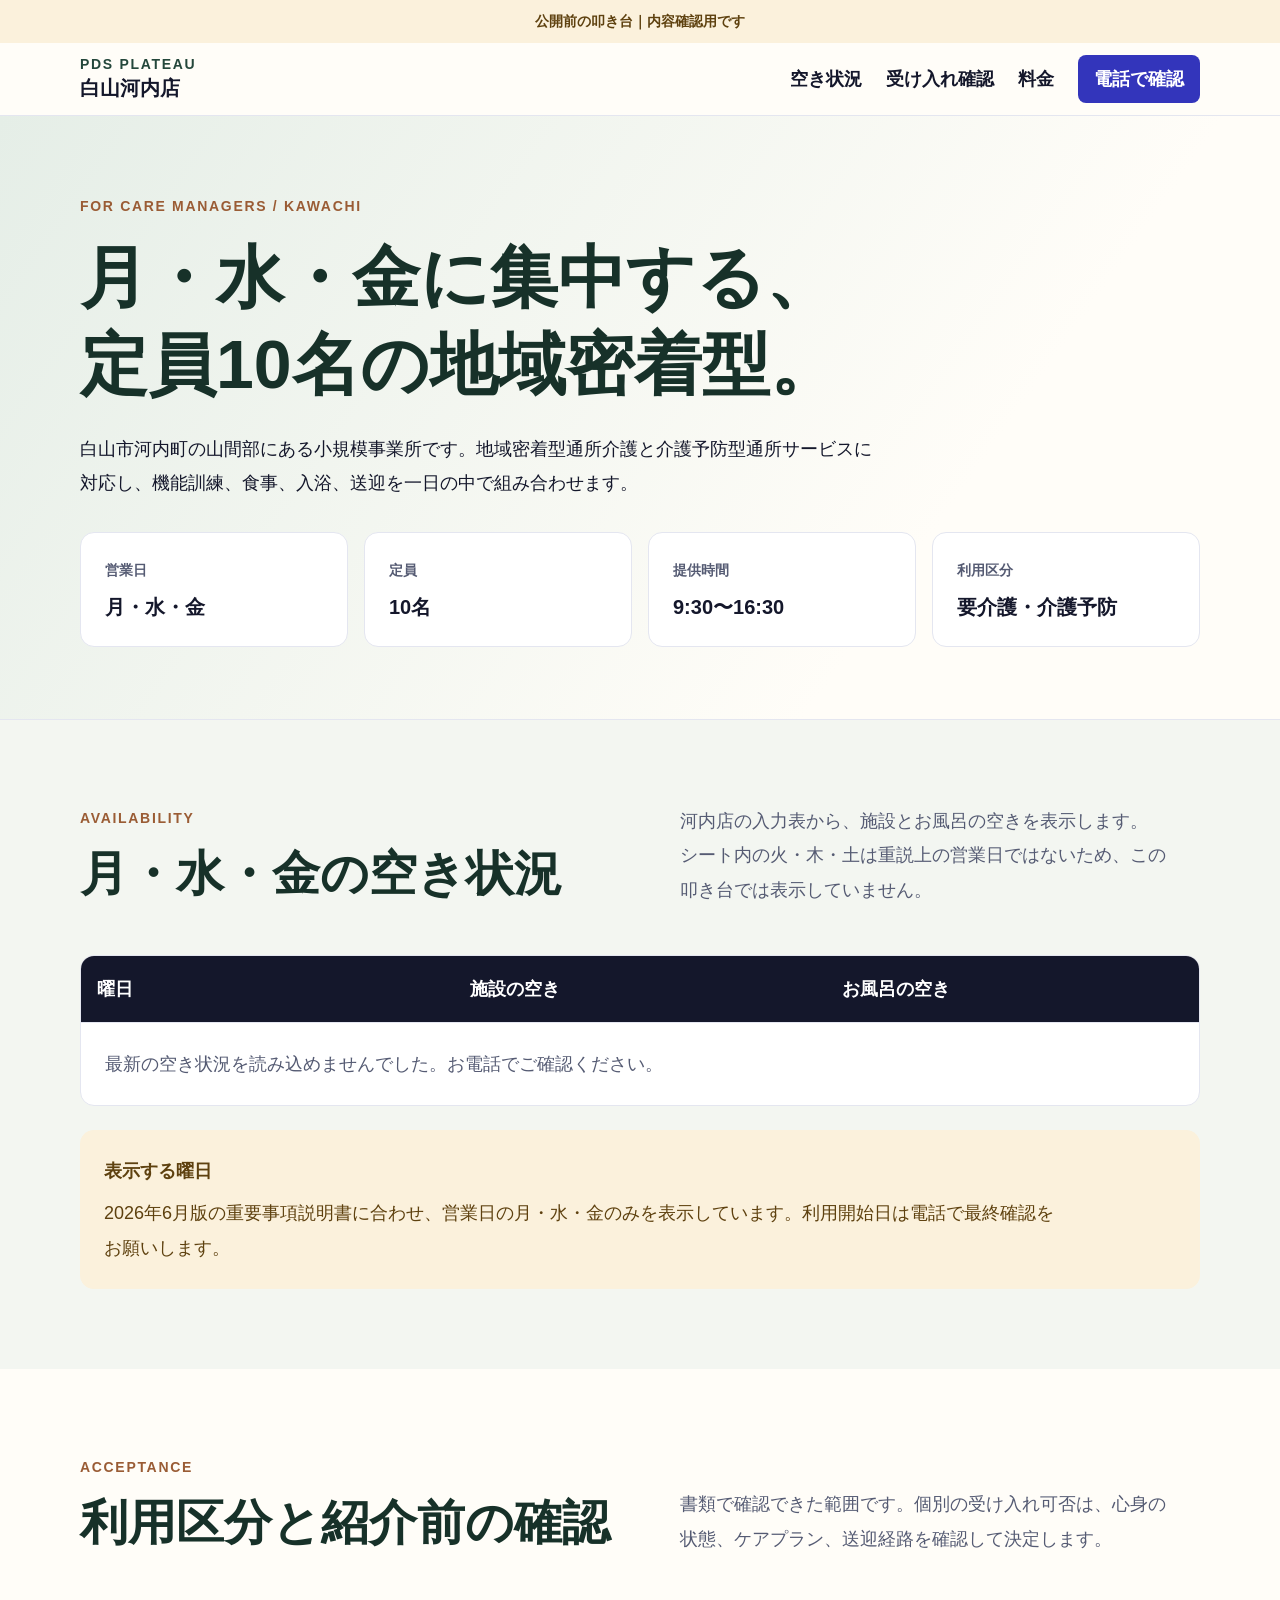
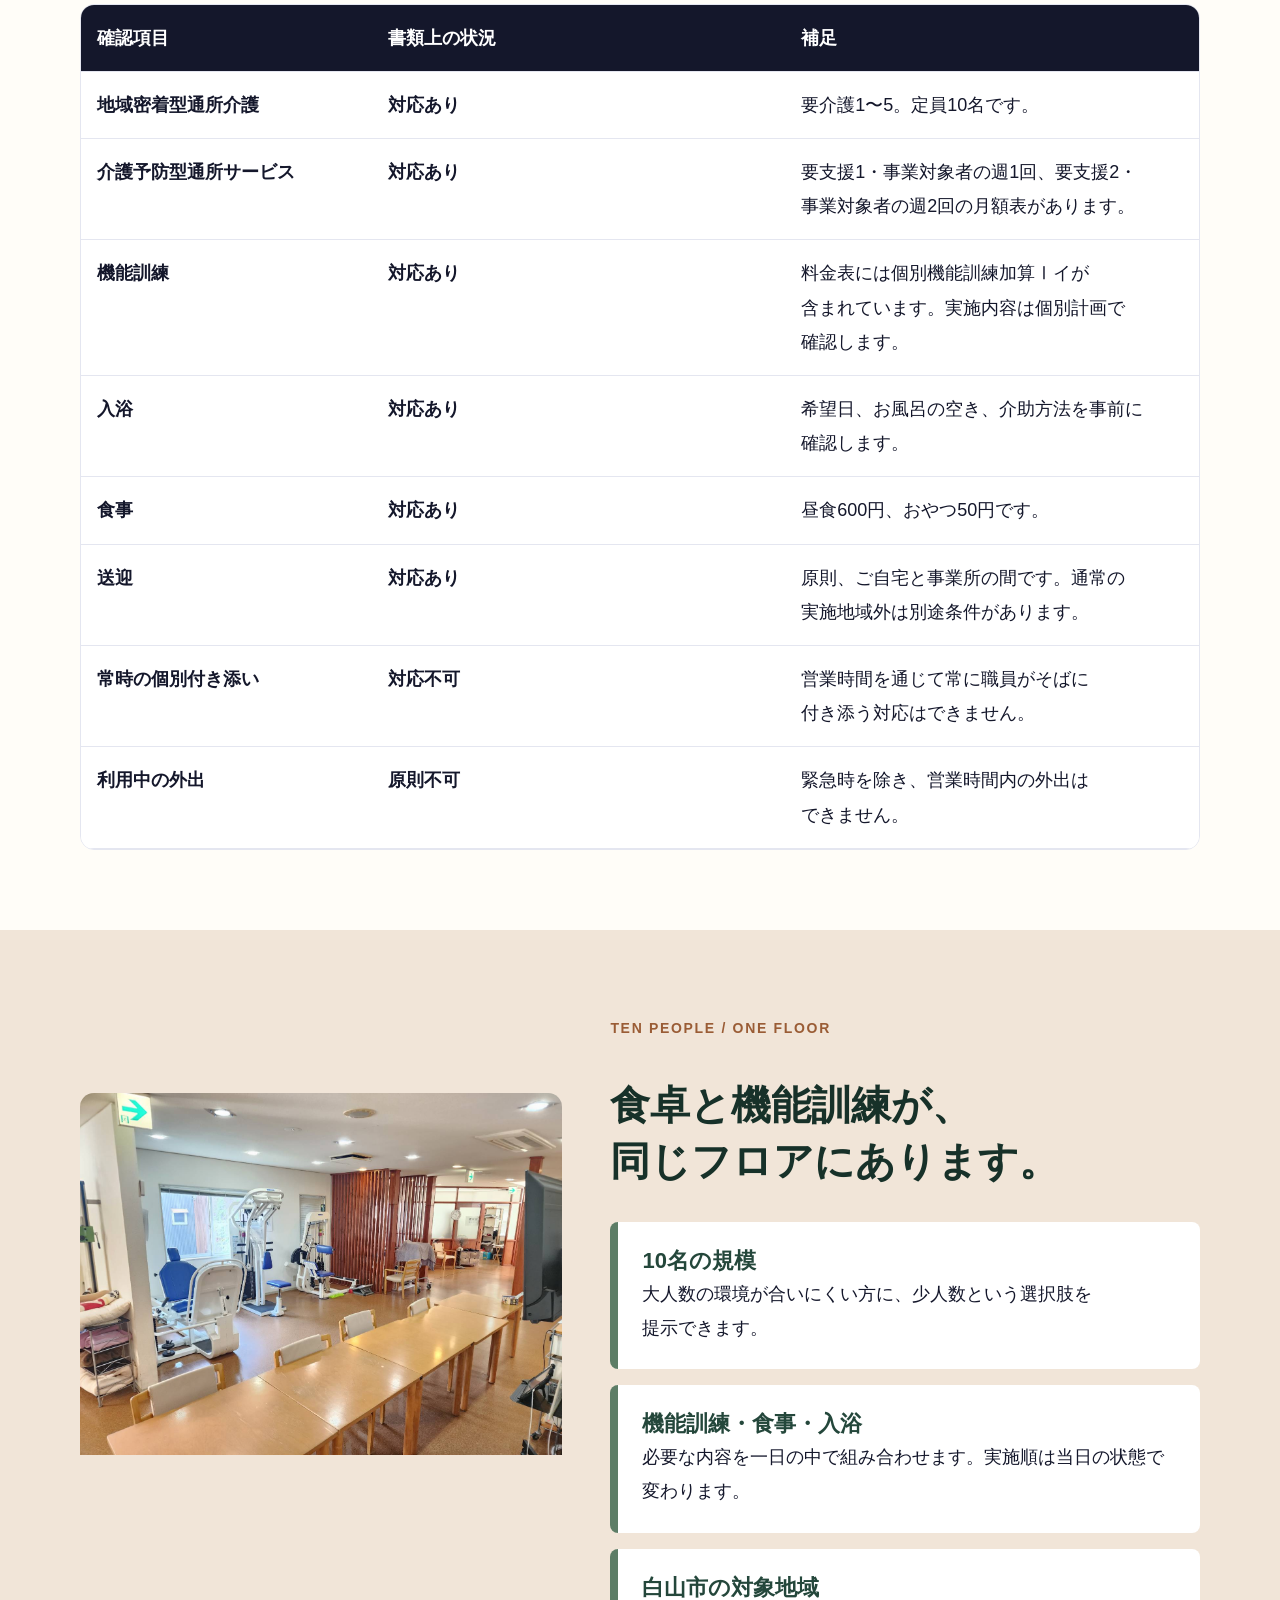
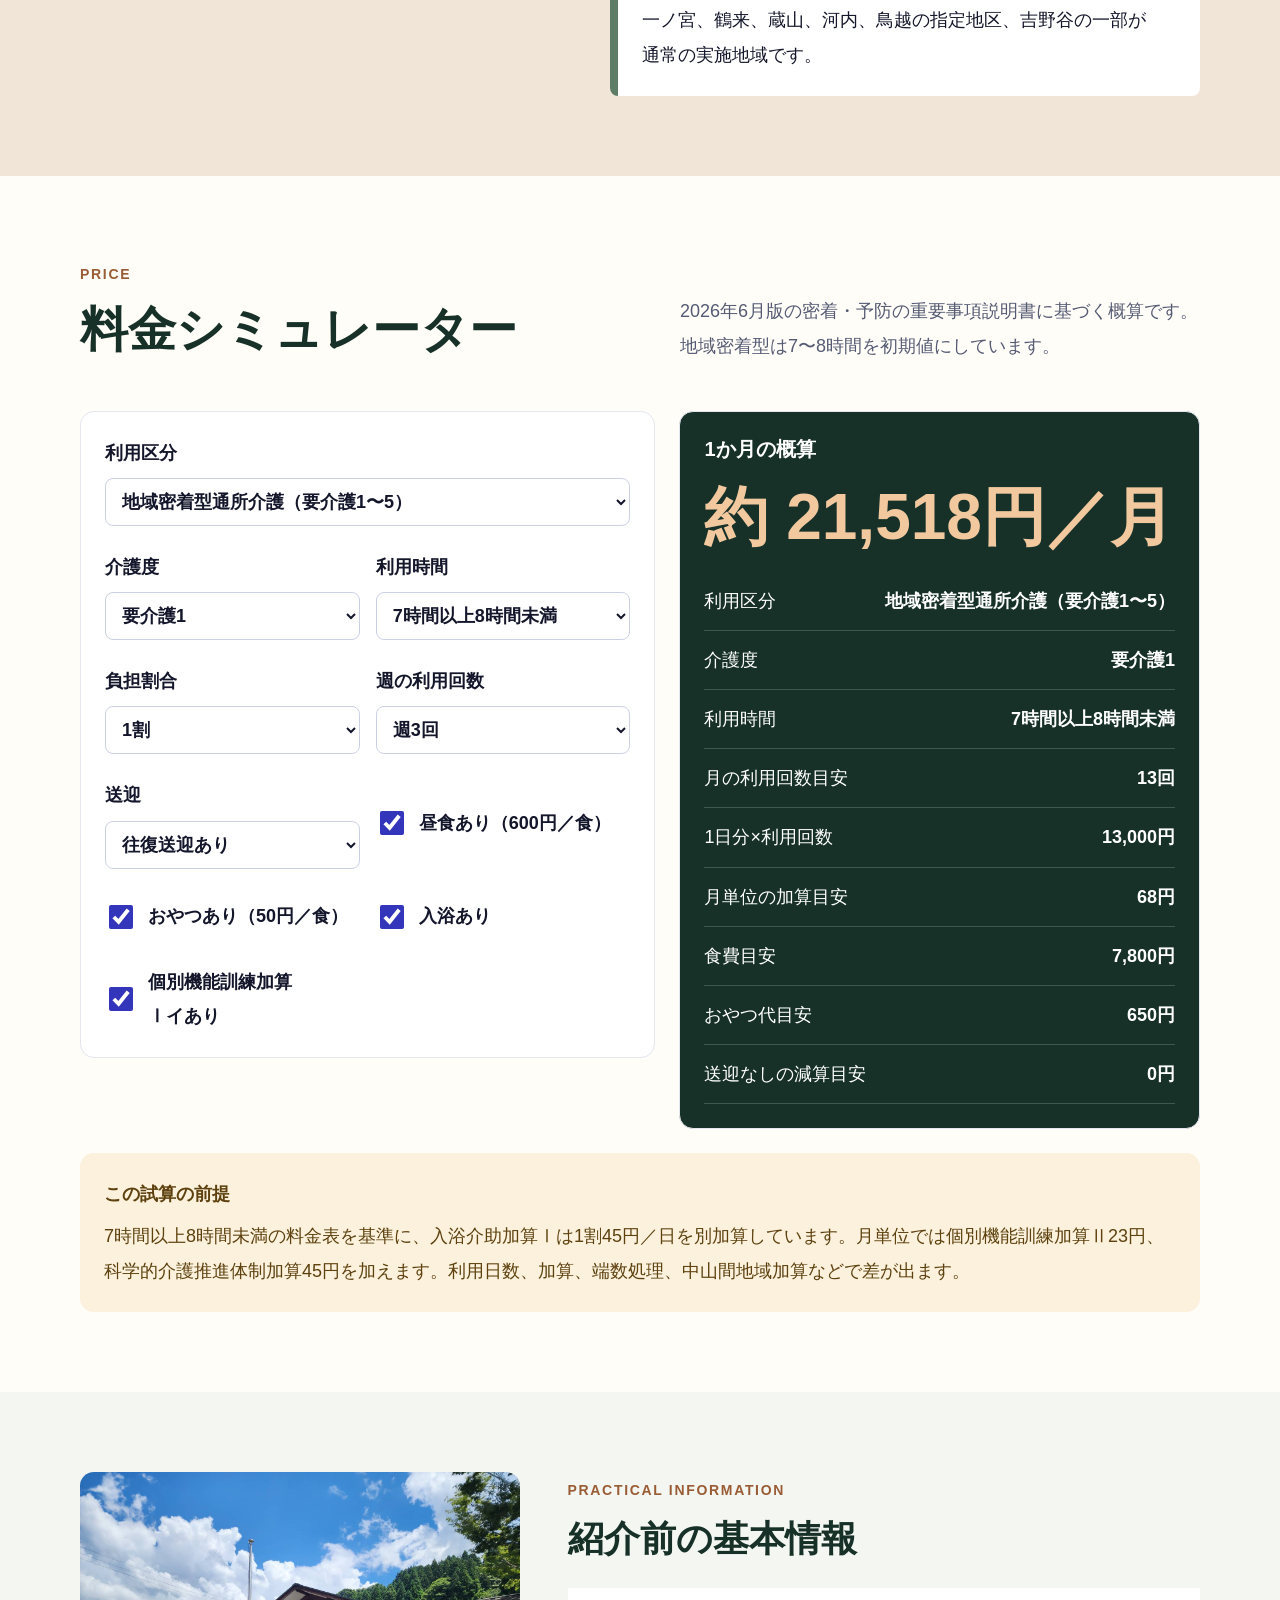
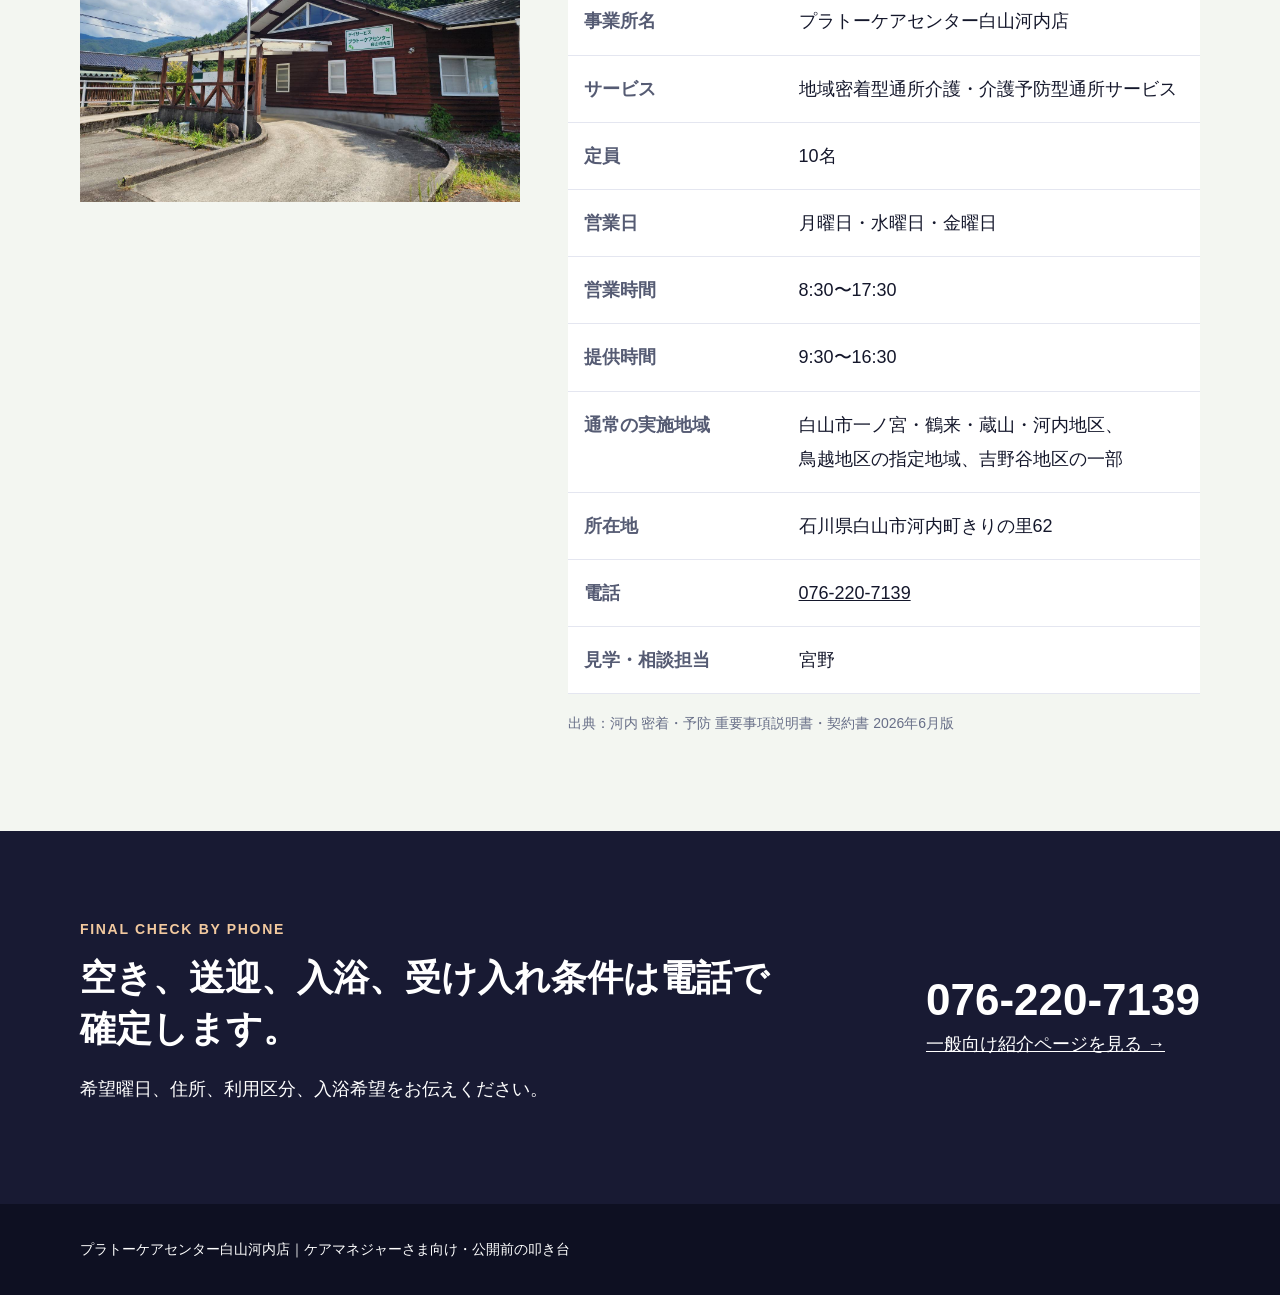
==== kawachi-caremanager.html @ 5f239e59 "河内店の確認用LPを準備" ====
<!doctype html>
<html lang="ja">
<head>
  <meta charset="utf-8">
  <meta name="viewport" content="width=device-width,initial-scale=1">
  <meta name="robots" content="noindex,nofollow">
  <meta name="description" content="ケアマネジャーさま向けに、プラトーケアセンター白山河内店の営業日、空き状況、受け入れ確認、料金をまとめています。">
  <title>ケアマネジャーさま向け｜プラトーケアセンター白山河内店</title>
  <link rel="stylesheet" href="assets/kawachi.css">
</head>
<body>
  <a class="skip" href="#main">本文へ移動</a>
  <div class="draft-banner">公開前の叩き台｜内容確認用です</div>
  <nav class="site-nav" aria-label="ページ内ナビゲーション">
    <div class="inner nav-row">
      <a class="brand" href="kawachi.html"><small>PDS PLATEAU</small>白山河内店</a>
      <div class="nav-links">
        <a href="#availability">空き状況</a>
        <a href="#acceptance">受け入れ確認</a>
        <a href="#price">料金</a>
        <a class="nav-cta" href="tel:0762207139">電話で確認</a>
      </div>
    </div>
  </nav>

  <main id="main">
    <header class="practical-hero">
      <div class="inner">
        <span class="eyebrow">FOR CARE MANAGERS / KAWACHI</span>
        <h1>月・水・金に集中する、<br>定員10名の地域密着型。</h1>
        <p>白山市河内町の山間部にある小規模事業所です。地域密着型通所介護と介護予防型通所サービスに対応し、機能訓練、食事、入浴、送迎を一日の中で組み合わせます。</p>
        <div class="quick-facts">
          <div class="quick-fact"><span>営業日</span><strong>月・水・金</strong></div>
          <div class="quick-fact"><span>定員</span><strong>10名</strong></div>
          <div class="quick-fact"><span>提供時間</span><strong>9:30〜16:30</strong></div>
          <div class="quick-fact"><span>利用区分</span><strong>要介護・介護予防</strong></div>
        </div>
      </div>
    </header>

    <section id="availability" class="mist">
      <div class="inner">
        <div class="section-head"><div><span class="eyebrow">AVAILABILITY</span><h2>月・水・金の空き状況</h2></div><p>河内店の入力表から、施設とお風呂の空きを表示します。シート内の火・木・土は重説上の営業日ではないため、この叩き台では表示していません。</p></div>
        <div class="availability-wrap">
          <table class="availability-table"><thead><tr><th>曜日</th><th>施設の空き</th><th>お風呂の空き</th></tr></thead><tbody id="availabilityBody"></tbody></table>
          <p id="availabilityMessage" class="availability-message">最新情報を読み込んでいます。</p>
        </div>
        <div class="notice"><strong>表示する曜日</strong>2026年6月版の重要事項説明書に合わせ、営業日の月・水・金のみを表示しています。利用開始日は電話で最終確認をお願いします。</div>
      </div>
    </section>

    <section id="acceptance">
      <div class="inner">
        <div class="section-head"><div><span class="eyebrow">ACCEPTANCE</span><h2>利用区分と紹介前の確認</h2></div><p>書類で確認できた範囲です。個別の受け入れ可否は、心身の状態、ケアプラン、送迎経路を確認して決定します。</p></div>
        <div class="availability-wrap">
          <table class="acceptance-table">
            <thead><tr><th>確認項目</th><th>書類上の状況</th><th>補足</th></tr></thead>
            <tbody>
              <tr><th scope="row">地域密着型通所介護</th><td>対応あり</td><td>要介護1〜5。定員10名です。</td></tr>
              <tr><th scope="row">介護予防型通所サービス</th><td>対応あり</td><td>要支援1・事業対象者の週1回、要支援2・事業対象者の週2回の月額表があります。</td></tr>
              <tr><th scope="row">機能訓練</th><td>対応あり</td><td>料金表には個別機能訓練加算Ⅰイが含まれています。実施内容は個別計画で確認します。</td></tr>
              <tr><th scope="row">入浴</th><td>対応あり</td><td>希望日、お風呂の空き、介助方法を事前に確認します。</td></tr>
              <tr><th scope="row">食事</th><td>対応あり</td><td>昼食600円、おやつ50円です。</td></tr>
              <tr><th scope="row">送迎</th><td>対応あり</td><td>原則、ご自宅と事業所の間です。通常の実施地域外は別途条件があります。</td></tr>
              <tr><th scope="row">常時の個別付き添い</th><td>対応不可</td><td>営業時間を通じて常に職員がそばに付き添う対応はできません。</td></tr>
              <tr><th scope="row">利用中の外出</th><td>原則不可</td><td>緊急時を除き、営業時間内の外出はできません。</td></tr>
            </tbody>
          </table>
        </div>
      </div>
    </section>

    <section class="wood-soft">
      <div class="inner cm-story">
        <div class="cm-story-photo"><img src="assets/kawachi/room.jpg" alt="食卓と機能訓練機器が同じフロアにある河内店の室内"></div>
        <div>
          <span class="eyebrow">TEN PEOPLE / ONE FLOOR</span>
          <h2>食卓と機能訓練が、同じフロアにあります。</h2>
          <div class="cm-points">
            <div class="cm-point"><strong>10名の規模</strong><span>大人数の環境が合いにくい方に、少人数という選択肢を提示できます。</span></div>
            <div class="cm-point"><strong>機能訓練・食事・入浴</strong><span>必要な内容を一日の中で組み合わせます。実施順は当日の状態で変わります。</span></div>
            <div class="cm-point"><strong>白山市の対象地域</strong><span>一ノ宮、鶴来、蔵山、河内、鳥越の指定地区、吉野谷の一部が通常の実施地域です。</span></div>
          </div>
        </div>
      </div>
    </section>

    <section id="price">
      <div class="inner">
        <div class="section-head"><div><span class="eyebrow">PRICE</span><h2>料金シミュレーター</h2></div><p>2026年6月版の密着・予防の重要事項説明書に基づく概算です。地域密着型は7〜8時間を初期値にしています。</p></div>
        <div class="simulator">
          <div class="sim-panel"><div class="form-grid">
            <label class="field field-wide">利用区分<select id="serviceType"><option value="daycare">地域密着型通所介護（要介護1〜5）</option><option value="preventive1">介護予防型（週1回）</option><option value="preventive2">介護予防型（週2回）</option></select></label>
            <label class="field" id="careLevelField">介護度<select id="careLevel"><option value="0">要介護1</option><option value="1">要介護2</option><option value="2">要介護3</option><option value="3">要介護4</option><option value="4">要介護5</option></select></label>
            <label class="field" id="timeSlotField">利用時間<select id="timeSlot"><option value="short3">3時間以上4時間未満</option><option value="short4">4時間以上5時間未満</option><option value="short5">5時間以上6時間未満</option><option value="short6">6時間以上7時間未満</option><option value="standard7" selected>7時間以上8時間未満</option></select></label>
            <label class="field">負担割合<select id="burden"><option value="1">1割</option><option value="2">2割</option><option value="3">3割</option></select></label>
            <label class="field" id="weeklyField">週の利用回数<select id="weekly"><option value="1">週1回</option><option value="2">週2回</option><option value="3" selected>週3回</option></select></label>
            <label class="field">送迎<select id="transport"><option value="0">往復送迎あり</option><option value="1">片道送迎なし</option><option value="2">往復送迎なし</option></select></label>
            <label class="check-field"><input id="lunch" type="checkbox" checked> 昼食あり（600円／食）</label>
            <label class="check-field"><input id="snack" type="checkbox" checked> おやつあり（50円／食）</label>
            <label class="check-field" id="bathField"><input id="bath" type="checkbox" checked> 入浴あり</label>
            <label class="check-field" id="trainingField"><input id="training" type="checkbox" checked> 個別機能訓練加算Ⅰイあり</label>
          </div></div>
          <aside class="result-panel" aria-live="polite"><h3>1か月の概算</h3><div id="totalPrice" class="total">—</div><ul id="breakdown" class="breakdown"></ul></aside>
        </div>
        <div class="notice"><strong>この試算の前提</strong>7時間以上8時間未満の料金表を基準に、入浴介助加算Ⅰは1割45円／日を別加算しています。月単位では個別機能訓練加算Ⅱ23円、科学的介護推進体制加算45円を加えます。利用日数、加算、端数処理、中山間地域加算などで差が出ます。</div>
      </div>
    </section>

    <section class="mist">
      <div class="inner facts-grid">
        <div class="facts-photo"><img src="assets/kawachi/exterior.jpg" alt="山を背景にした河内店の木造外観"></div>
        <div><span class="eyebrow">PRACTICAL INFORMATION</span><h2 style="font:900 36px/1.4 var(--pds-font-ui);margin:8px 0 24px;color:var(--forest-deep)">紹介前の基本情報</h2>
          <table class="fact-table"><tbody>
            <tr><th>事業所名</th><td>プラトーケアセンター白山河内店</td></tr>
            <tr><th>サービス</th><td>地域密着型通所介護・介護予防型通所サービス</td></tr>
            <tr><th>定員</th><td>10名</td></tr>
            <tr><th>営業日</th><td>月曜日・水曜日・金曜日</td></tr>
            <tr><th>営業時間</th><td>8:30〜17:30</td></tr>
            <tr><th>提供時間</th><td>9:30〜16:30</td></tr>
            <tr><th>通常の実施地域</th><td>白山市一ノ宮・鶴来・蔵山・河内地区、鳥越地区の指定地域、吉野谷地区の一部</td></tr>
            <tr><th>所在地</th><td>石川県白山市河内町きりの里62</td></tr>
            <tr><th>電話</th><td><a href="tel:0762207139">076-220-7139</a></td></tr>
            <tr><th>見学・相談担当</th><td>宮野</td></tr>
          </tbody></table>
          <p class="source-note">出典：河内 密着・予防 重要事項説明書・契約書 2026年6月版</p>
        </div>
      </div>
    </section>

    <section class="contact-band"><div class="inner contact-row"><div><span class="eyebrow" style="color:#F2C99F">FINAL CHECK BY PHONE</span><h2>空き、送迎、入浴、受け入れ条件は電話で確定します。</h2><p>希望曜日、住所、利用区分、入浴希望をお伝えください。</p></div><div><a class="phone" href="tel:0762207139">076-220-7139</a><br><a href="kawachi.html">一般向け紹介ページを見る →</a></div></div></section>
  </main>

  <footer><div class="inner">プラトーケアセンター白山河内店｜ケアマネジャーさま向け・公開前の叩き台</div></footer>
  <script src="assets/facility-tools.js"></script>
  <script src="assets/kawachi-config.js"></script>
  <script>PDSFacilityTools.init(PDSKawachiConfig);</script>
</body>
</html>
---- assets/kawachi.css ----
@import url("tokens.css");

:root{
  --forest:#24473B;
  --forest-deep:#173129;
  --leaf:#5D7D66;
  --wood:#9A5C35;
  --wood-soft:#F1E5D8;
  --mist:#F3F6F1;
  --paper:#FFFDF8;
  --ink:#14172B;
}

*{box-sizing:border-box;}
html{scroll-behavior:smooth;}
body{margin:0;background:var(--paper);color:var(--ink);font-family:var(--pds-font-body);font-size:18px;line-height:1.9;word-break:auto-phrase;}
img{display:block;width:100%;height:100%;object-fit:cover;}
a{color:inherit;}
button,select,input{font:inherit;}
.skip{position:absolute;left:-9999px;top:8px;z-index:100;background:#fff;padding:12px 16px;}
.skip:focus{left:8px;}
.draft-banner{background:var(--pds-warning-bg);color:#5E410F;padding:8px 16px;text-align:center;font-size:14px;font-weight:700;}
.inner{width:min(1120px,calc(100% - 48px));margin-inline:auto;}
.site-nav{position:sticky;top:0;z-index:30;background:rgba(255,253,248,.96);border-bottom:1px solid var(--pds-border);backdrop-filter:blur(12px);}
.nav-row{min-height:72px;display:flex;align-items:center;justify-content:space-between;gap:24px;}
.brand{text-decoration:none;font:900 20px/1.4 var(--pds-font-ui);}
.brand small{display:block;color:var(--forest);font-size:14px;letter-spacing:.12em;}
.nav-links{display:flex;align-items:center;gap:24px;font-weight:700;}
.nav-links a{text-decoration:none;}
.nav-cta{min-height:48px;padding:0 16px;border-radius:8px;display:inline-flex;align-items:center;background:var(--pds-primary);color:#fff;}

.hero{position:relative;min-height:720px;display:grid;align-items:end;overflow:hidden;background:var(--forest-deep);}
.hero-media{position:absolute;inset:0;}
.hero-media::after{content:"";position:absolute;inset:0;background:linear-gradient(90deg,rgba(20,36,31,.78) 0%,rgba(20,36,31,.30) 56%,rgba(20,36,31,.04) 100%);}
.hero-media img{object-position:center 52%;}
.hero-copy{position:relative;z-index:1;padding-block:96px;}
.hero-paper{width:min(700px,100%);padding:48px;border-left:8px solid #D3A06D;background:rgba(255,253,248,.94);box-shadow:0 32px 80px rgba(0,0,0,.25);}
.eyebrow{display:inline-block;color:var(--wood);font:900 14px/1.4 var(--pds-font-ui);letter-spacing:.12em;text-transform:uppercase;}
.hero h1,.practical-hero h1{font:900 clamp(40px,6vw,68px)/1.28 var(--pds-font-ui);margin:12px 0 24px;color:var(--forest-deep);}
.hero-lead{font-size:20px;margin:0 0 32px;max-width:620px;}
.hero-actions{display:flex;flex-wrap:wrap;gap:12px;align-items:center;}
.btn{min-height:48px;min-width:88px;padding:0 16px;border:2px solid transparent;border-radius:8px;display:inline-flex;align-items:center;justify-content:center;text-decoration:none;font-weight:700;}
.btn-primary{background:var(--pds-primary);color:#fff;}
.btn-secondary{background:#fff;color:var(--pds-primary);border-color:var(--pds-primary);}

.fact-strip{background:var(--forest-deep);color:#fff;}
.fact-strip-grid{display:grid;grid-template-columns:1.2fr .8fr 1fr 1.4fr;}
.fact-strip-item{padding:24px;border-left:1px solid rgba(255,255,255,.18);}
.fact-strip-item:last-child{border-right:1px solid rgba(255,255,255,.18);}
.fact-strip-item span{display:block;color:#D7E6DC;font-size:14px;font-weight:700;}
.fact-strip-item strong{display:block;margin-top:4px;font:900 22px/1.5 var(--pds-font-ui);}

section{padding-block:80px;}
.mist{background:var(--mist);}
.wood-soft{background:var(--wood-soft);}
.section-head{display:grid;grid-template-columns:minmax(0,1fr) minmax(280px,520px);gap:48px;align-items:end;margin-bottom:48px;}
.section-head>*{min-width:0;}
.section-head h2{font:900 clamp(32px,4vw,48px)/1.35 var(--pds-font-ui);margin:8px 0 0;color:var(--forest-deep);}
.section-head p{margin:0;color:var(--pds-text-sub);}

.fit-layout{display:grid;grid-template-columns:1.12fr .88fr;gap:24px;align-items:stretch;}
.fit-main{padding:40px;border-radius:14px;background:var(--forest-deep);color:#fff;}
.fit-main h3{font:900 32px/1.45 var(--pds-font-ui);margin:8px 0 24px;}
.fit-main ul{margin:0;padding-left:24px;}
.fit-main li+li{margin-top:12px;}
.fit-side{display:grid;gap:16px;}
.fit-card{padding:32px;border-radius:14px;background:#fff;border:1px solid var(--pds-border);}
.fit-card strong{display:block;font:900 24px/1.5 var(--pds-font-ui);color:var(--forest);}
.fit-card p{margin:12px 0 0;}
.mismatch{margin-top:24px;padding:24px 32px;border-left:8px solid var(--pds-warning);border-radius:8px;background:var(--pds-warning-bg);}

.room-story{display:grid;grid-template-columns:1.24fr .76fr;gap:0;align-items:stretch;}
.room-photo{min-height:600px;overflow:hidden;border-radius:14px 0 0 14px;}
.room-copy{padding:48px;background:#fff;border:1px solid var(--pds-border);border-left:0;border-radius:0 14px 14px 0;display:flex;flex-direction:column;justify-content:center;}
.room-copy h2,.bath-copy h2{font:900 40px/1.4 var(--pds-font-ui);margin:8px 0 24px;color:var(--forest-deep);}
.vertical-label{font:900 18px/1.2 var(--pds-font-ui);color:var(--wood);letter-spacing:.18em;writing-mode:vertical-rl;position:absolute;right:16px;top:16px;}
.room-copy-wrap{position:relative;}

.bath-layout{display:grid;grid-template-columns:.82fr 1.18fr;gap:48px;align-items:center;}
.bath-layout>*{min-width:0;}
.bath-copy{padding:40px;background:var(--paper);border-top:8px solid var(--wood);border-radius:14px;box-shadow:0 24px 64px rgba(74,53,34,.12);}
.bath-photo{min-height:560px;border-radius:14px;overflow:hidden;box-shadow:0 24px 64px rgba(74,53,34,.16);}
.bath-points{display:grid;grid-template-columns:1fr 1fr;gap:16px;margin-top:24px;}
.bath-point{padding:16px;border-radius:8px;background:#fff;border:1px solid #E1C8B0;}
.bath-point strong{display:block;color:var(--wood);}

.day-flow{display:grid;grid-template-columns:repeat(5,1fr);border-top:1px solid var(--pds-border);border-bottom:1px solid var(--pds-border);}
.day-step{min-height:210px;padding:24px 16px;border-left:1px solid var(--pds-border);}
.day-step:first-child{border-left:0;}
.day-step time{display:block;color:var(--forest);font-weight:900;font-variant-numeric:tabular-nums;}
.day-step strong{display:block;font:700 20px/1.5 var(--pds-font-ui);margin:8px 0;}

.availability-wrap{max-width:100%;overflow-x:auto;border:1px solid var(--pds-border);border-radius:14px;background:#fff;}
.availability-table,.fact-table,.acceptance-table{width:100%;border-collapse:collapse;background:#fff;table-layout:fixed;}
.availability-table{min-width:600px;}
.availability-table th,.availability-table td,.fact-table th,.fact-table td,.acceptance-table th,.acceptance-table td{padding:16px;border-bottom:1px solid var(--pds-border);text-align:left;vertical-align:top;}
.availability-table thead th,.acceptance-table thead th{background:#14172B;color:#fff;}
.availability-table tbody th{width:24%;background:#E4EEE7;color:var(--forest-deep);}
.availability-table td{height:64px;}
.status{display:inline-flex;align-items:center;min-height:36px;padding:4px 12px;border-radius:999px;font-weight:700;}
.status-many{color:var(--pds-success);background:var(--pds-success-bg);}
.status-few{color:var(--pds-warning);background:var(--pds-warning-bg);}
.status-none{color:var(--pds-danger);background:var(--pds-danger-bg);}
.status-info{color:var(--pds-info);background:var(--pds-info-bg);}
.availability-message{padding:24px;margin:0;color:var(--pds-text-sub);}

.simulator{display:grid;grid-template-columns:1.05fr .95fr;gap:24px;align-items:start;}
.simulator>*{min-width:0;}
.sim-panel,.result-panel{padding:24px;border:1px solid var(--pds-border);border-radius:14px;background:#fff;}
.form-grid{display:grid;grid-template-columns:1fr 1fr;gap:24px 16px;}
.field{display:grid;gap:8px;font-weight:700;}
.field select{width:100%;min-height:48px;padding:0 12px;border:1px solid var(--pds-border-input);border-radius:8px;background:#fff;color:var(--ink);}
.field-wide{grid-column:1/-1;}
.check-field{display:flex;align-items:center;gap:12px;min-height:48px;font-weight:700;}
.check-field input{width:24px;height:24px;accent-color:var(--pds-primary);}
.hidden{display:none!important;}
.result-panel{position:sticky;top:96px;background:var(--forest-deep);color:#fff;}
.result-panel h3{margin:0;font:700 20px var(--pds-font-ui);}
.total{margin:16px 0;color:#F2C99F;font:900 clamp(40px,6vw,64px)/1.2 var(--pds-font-ui);font-variant-numeric:tabular-nums;}
.breakdown{list-style:none;padding:0;margin:0;}
.breakdown li{display:flex;justify-content:space-between;gap:24px;padding:12px 0;border-bottom:1px solid rgba(255,255,255,.18);}
.breakdown b{text-align:right;font-variant-numeric:tabular-nums;}
.notice{margin-top:24px;padding:24px;border-radius:14px;background:var(--pds-warning-bg);color:#5E410F;}
.notice strong{display:block;margin-bottom:8px;}

.facts-grid{display:grid;grid-template-columns:.82fr 1.18fr;gap:48px;align-items:start;}
.facts-photo{min-height:560px;border-radius:14px;overflow:hidden;}
.fact-table th{width:34%;color:var(--pds-text-sub);}
.fact-table td{overflow-wrap:anywhere;}
.source-note{font-size:14px;color:var(--pds-text-muted);margin-top:16px;}
.contact-band{background:#181A33;color:#fff;}
.contact-row{display:grid;grid-template-columns:1fr auto;gap:48px;align-items:center;}
.contact-row>*{min-width:0;}
.contact-row h2{font:900 36px/1.4 var(--pds-font-ui);margin:8px 0;}
.phone{font:900 clamp(28px,4vw,44px)/1.2 var(--pds-font-ui);text-decoration:none;font-variant-numeric:tabular-nums;}
footer{padding:32px 0;background:#0E1022;color:#fff;font-size:14px;}

.practical-hero{padding-block:72px;background:linear-gradient(125deg,#E5EEE7,#FFFDF8 72%);border-bottom:1px solid var(--pds-border);}
.practical-hero p{max-width:820px;margin:16px 0 0;}
.quick-facts{display:grid;grid-template-columns:repeat(4,1fr);gap:16px;margin-top:32px;}
.quick-fact{padding:24px;border:1px solid var(--pds-border);border-radius:14px;background:#fff;}
.quick-fact span{display:block;color:var(--pds-text-sub);font-size:14px;font-weight:700;}
.quick-fact strong{display:block;margin-top:8px;font:900 20px/1.5 var(--pds-font-ui);}
.acceptance-table th:first-child{width:26%;}
.acceptance-table td:nth-child(2){width:20%;font-weight:900;}
.cm-story{display:grid;grid-template-columns:.9fr 1.1fr;gap:48px;align-items:center;}
.cm-story-photo{min-height:520px;border-radius:14px;overflow:hidden;}
.cm-story h2{font:900 40px/1.4 var(--pds-font-ui);color:var(--forest-deep);}
.cm-points{display:grid;gap:16px;}
.cm-point{padding:24px;border-left:8px solid var(--leaf);border-radius:8px;background:#fff;}
.cm-point strong{display:block;font:900 22px/1.4 var(--pds-font-ui);color:var(--forest);}

@media(max-width:900px){
  .nav-links a:not(.nav-cta){display:none;}
  .section-head,.fit-layout,.room-story,.bath-layout,.simulator,.facts-grid,.contact-row,.cm-story{grid-template-columns:1fr;}
  .fact-strip-grid,.quick-facts{grid-template-columns:1fr 1fr;}
  .room-photo{min-height:520px;border-radius:14px 14px 0 0;}
  .room-copy{border-left:1px solid var(--pds-border);border-top:0;border-radius:0 0 14px 14px;}
  .result-panel{position:static;}
}

@media(max-width:620px){
  .inner{width:min(100% - 32px,1120px);}
  .hero{min-height:640px;}
  .hero-copy{padding-block:48px;}
  .hero-paper{padding:32px 24px;}
  .fact-strip-grid,.quick-facts,.form-grid,.day-flow,.bath-points{grid-template-columns:1fr;}
  .fact-strip-item{border-right:1px solid rgba(255,255,255,.18);}
  section{padding-block:64px;}
  .section-head{gap:16px;margin-bottom:32px;}
  .fit-main,.room-copy,.bath-copy{padding:24px;}
  .room-photo,.bath-photo,.facts-photo,.cm-story-photo{min-height:360px;}
  .vertical-label{display:none;}
  .day-step{min-height:auto;border-left:0;border-bottom:1px solid var(--pds-border);}
  .contact-row{gap:24px;}
  .breakdown li{display:grid;gap:4px;}
  .breakdown b{text-align:left;}
}

@media(prefers-reduced-motion:reduce){html{scroll-behavior:auto;}}
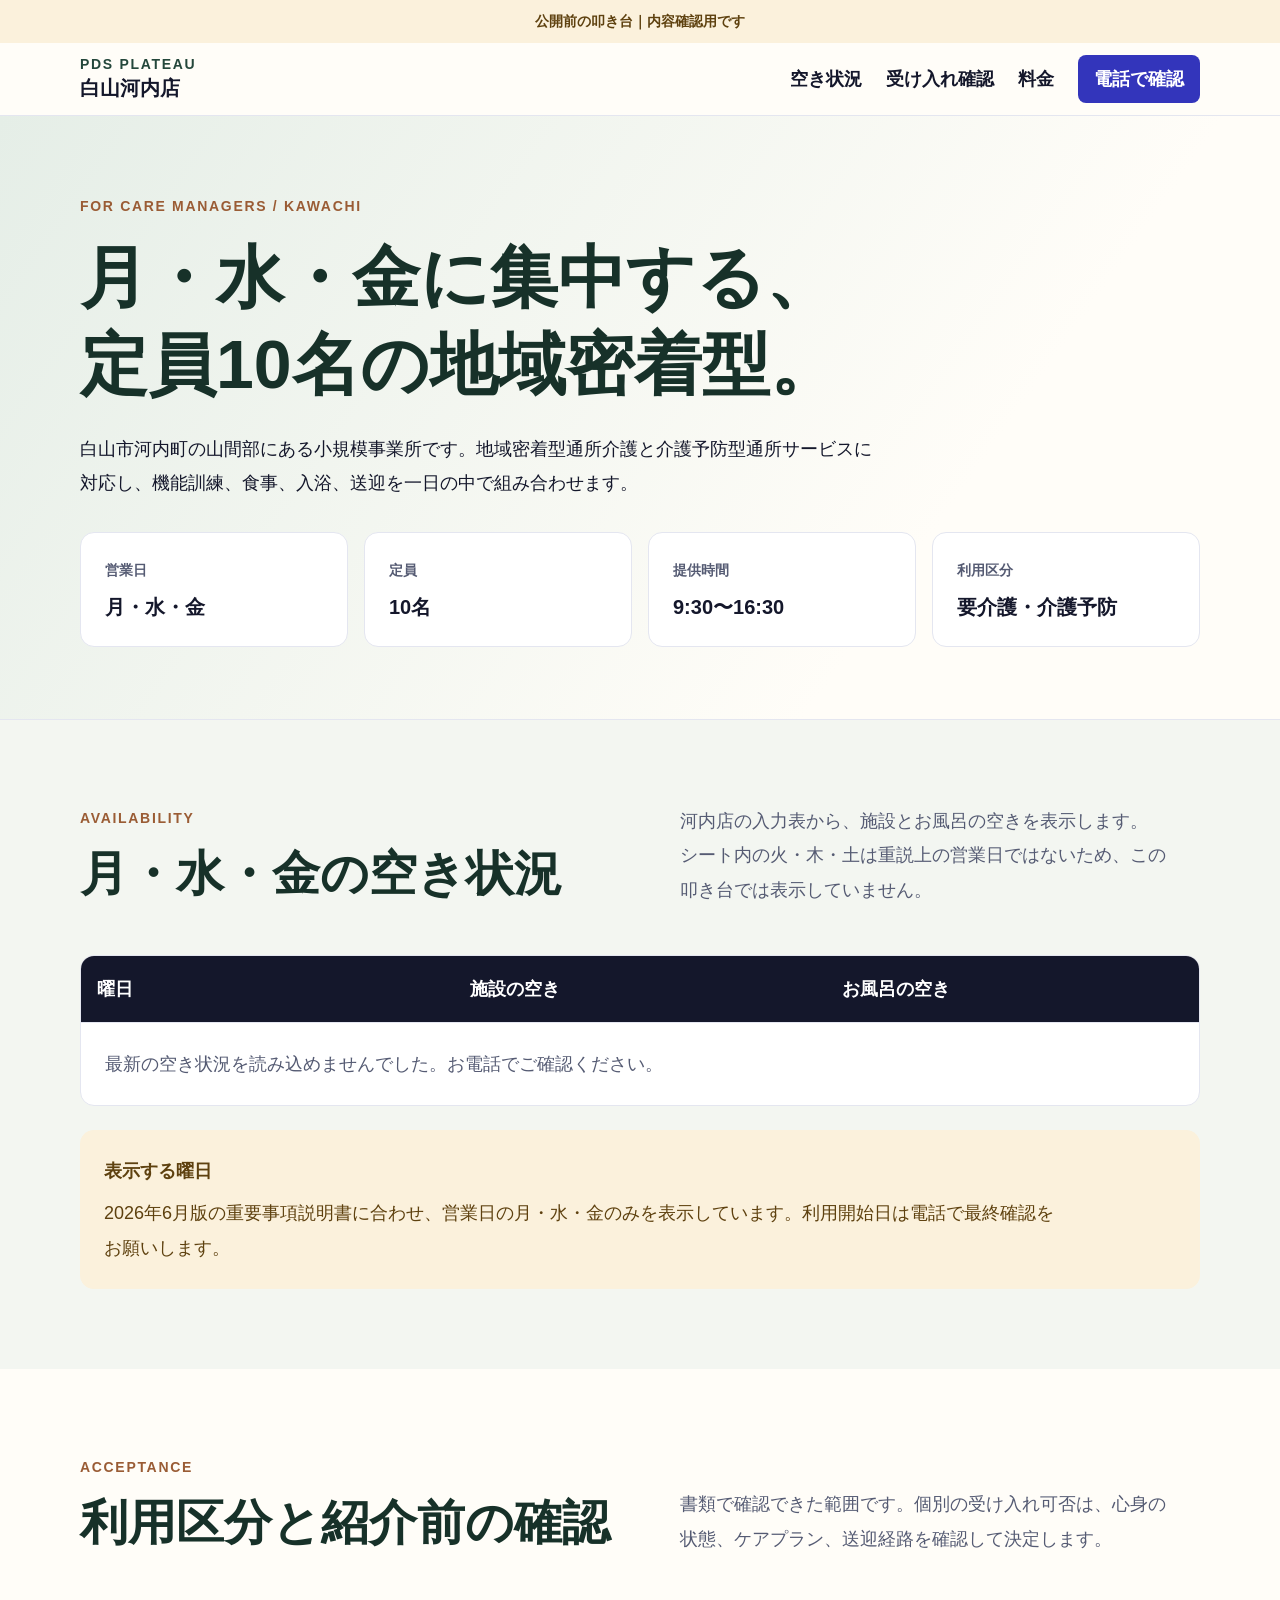
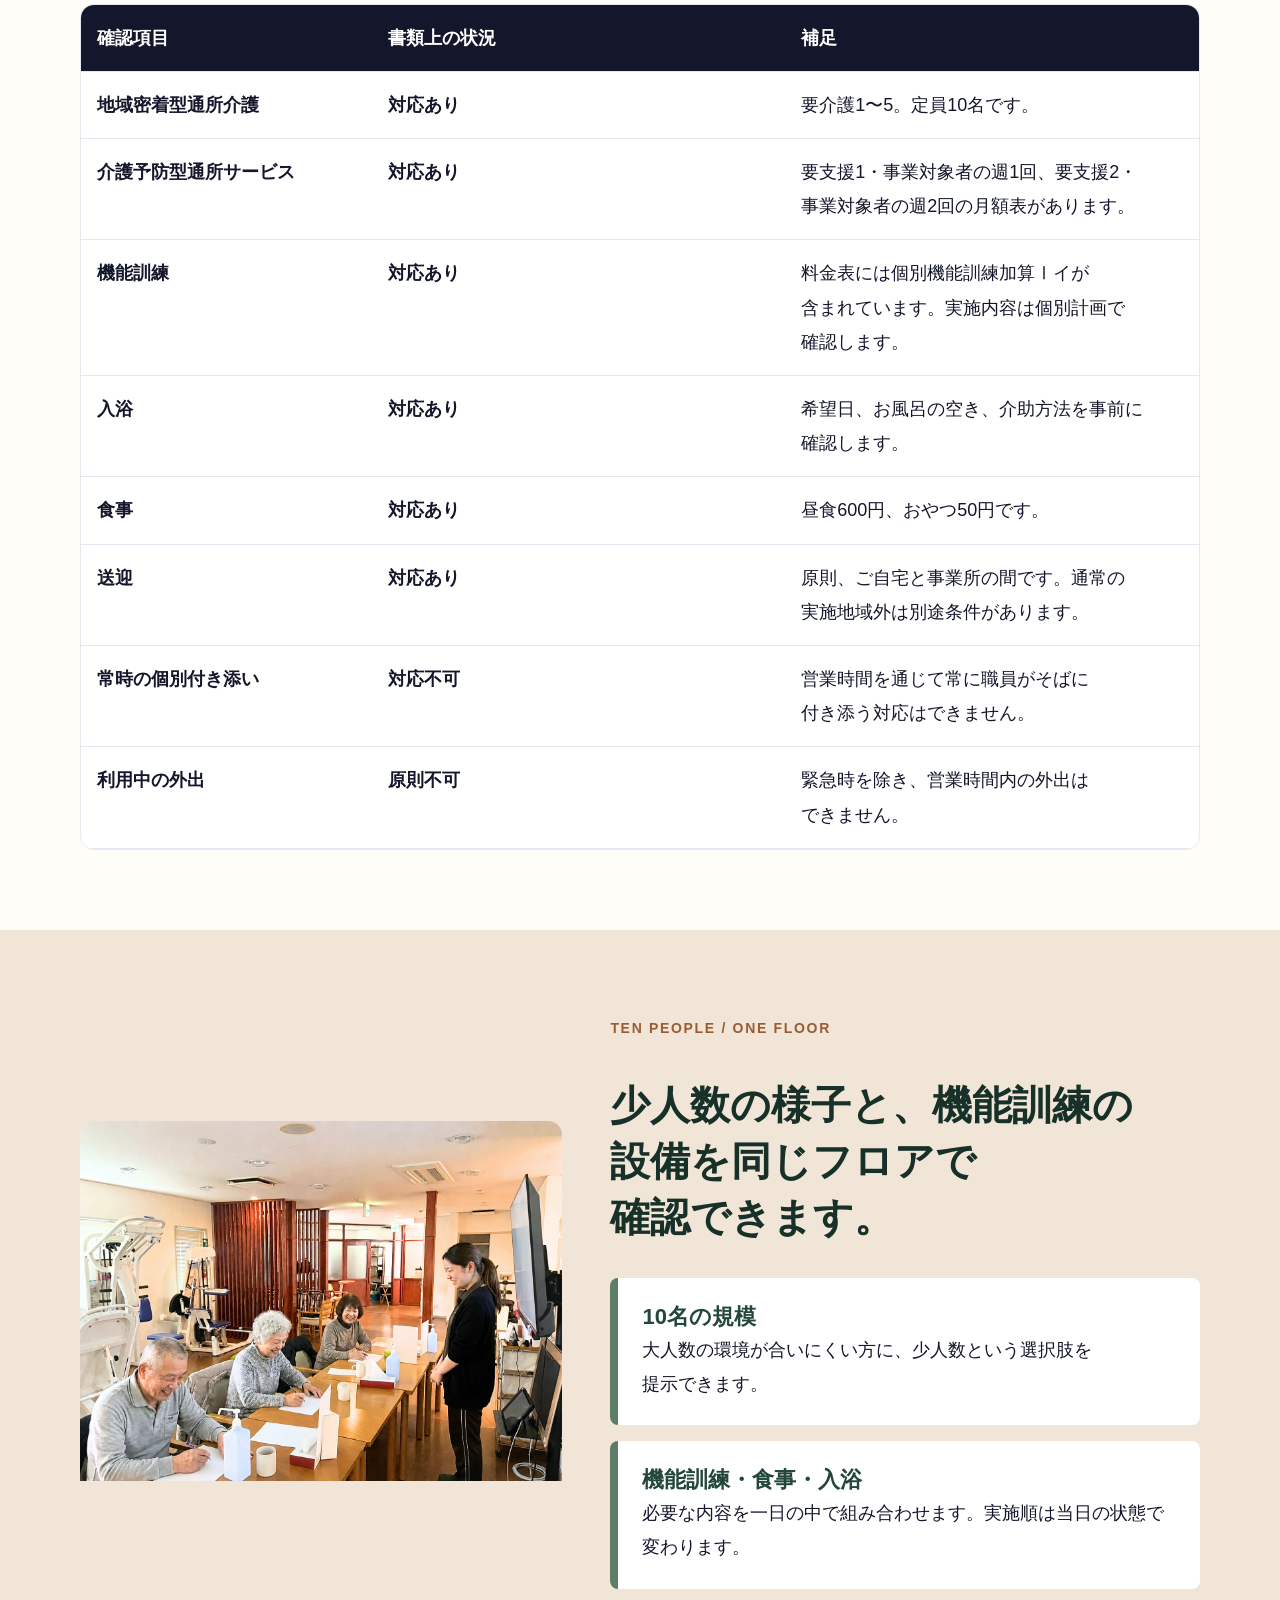
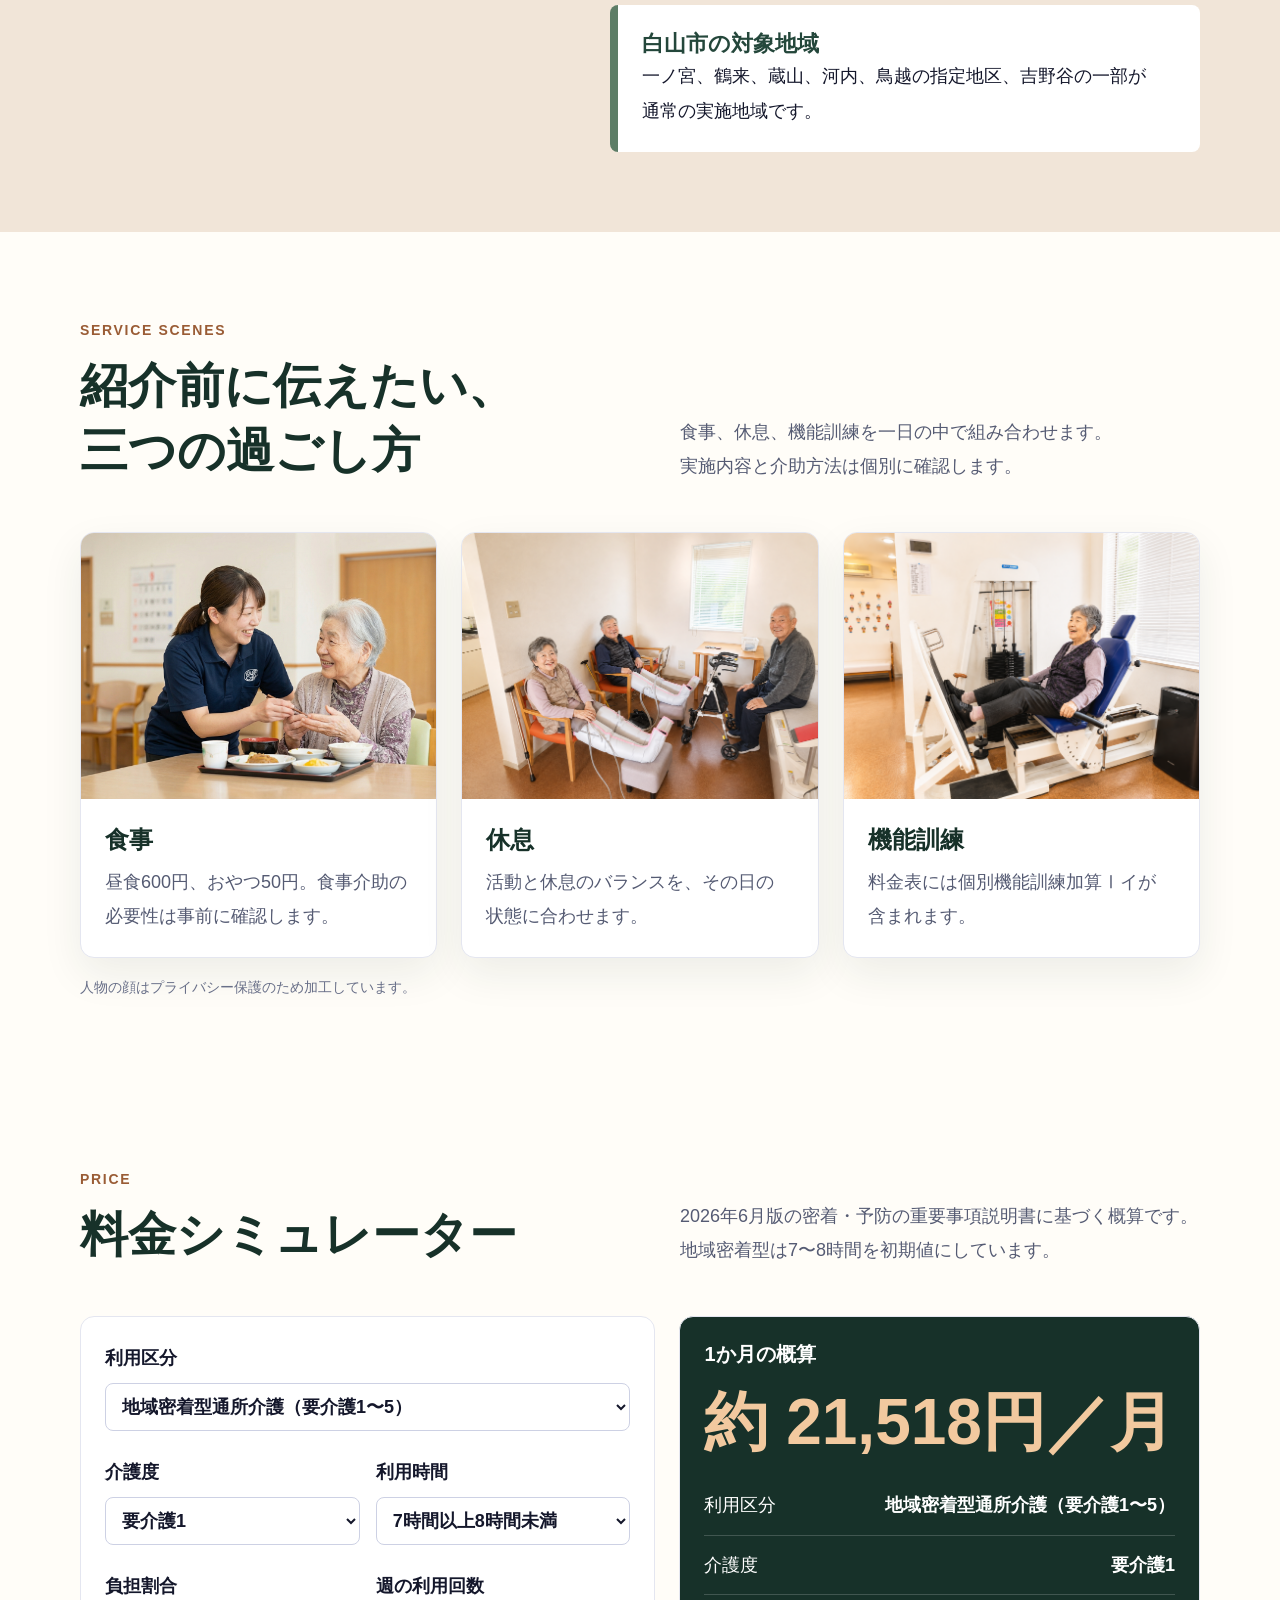
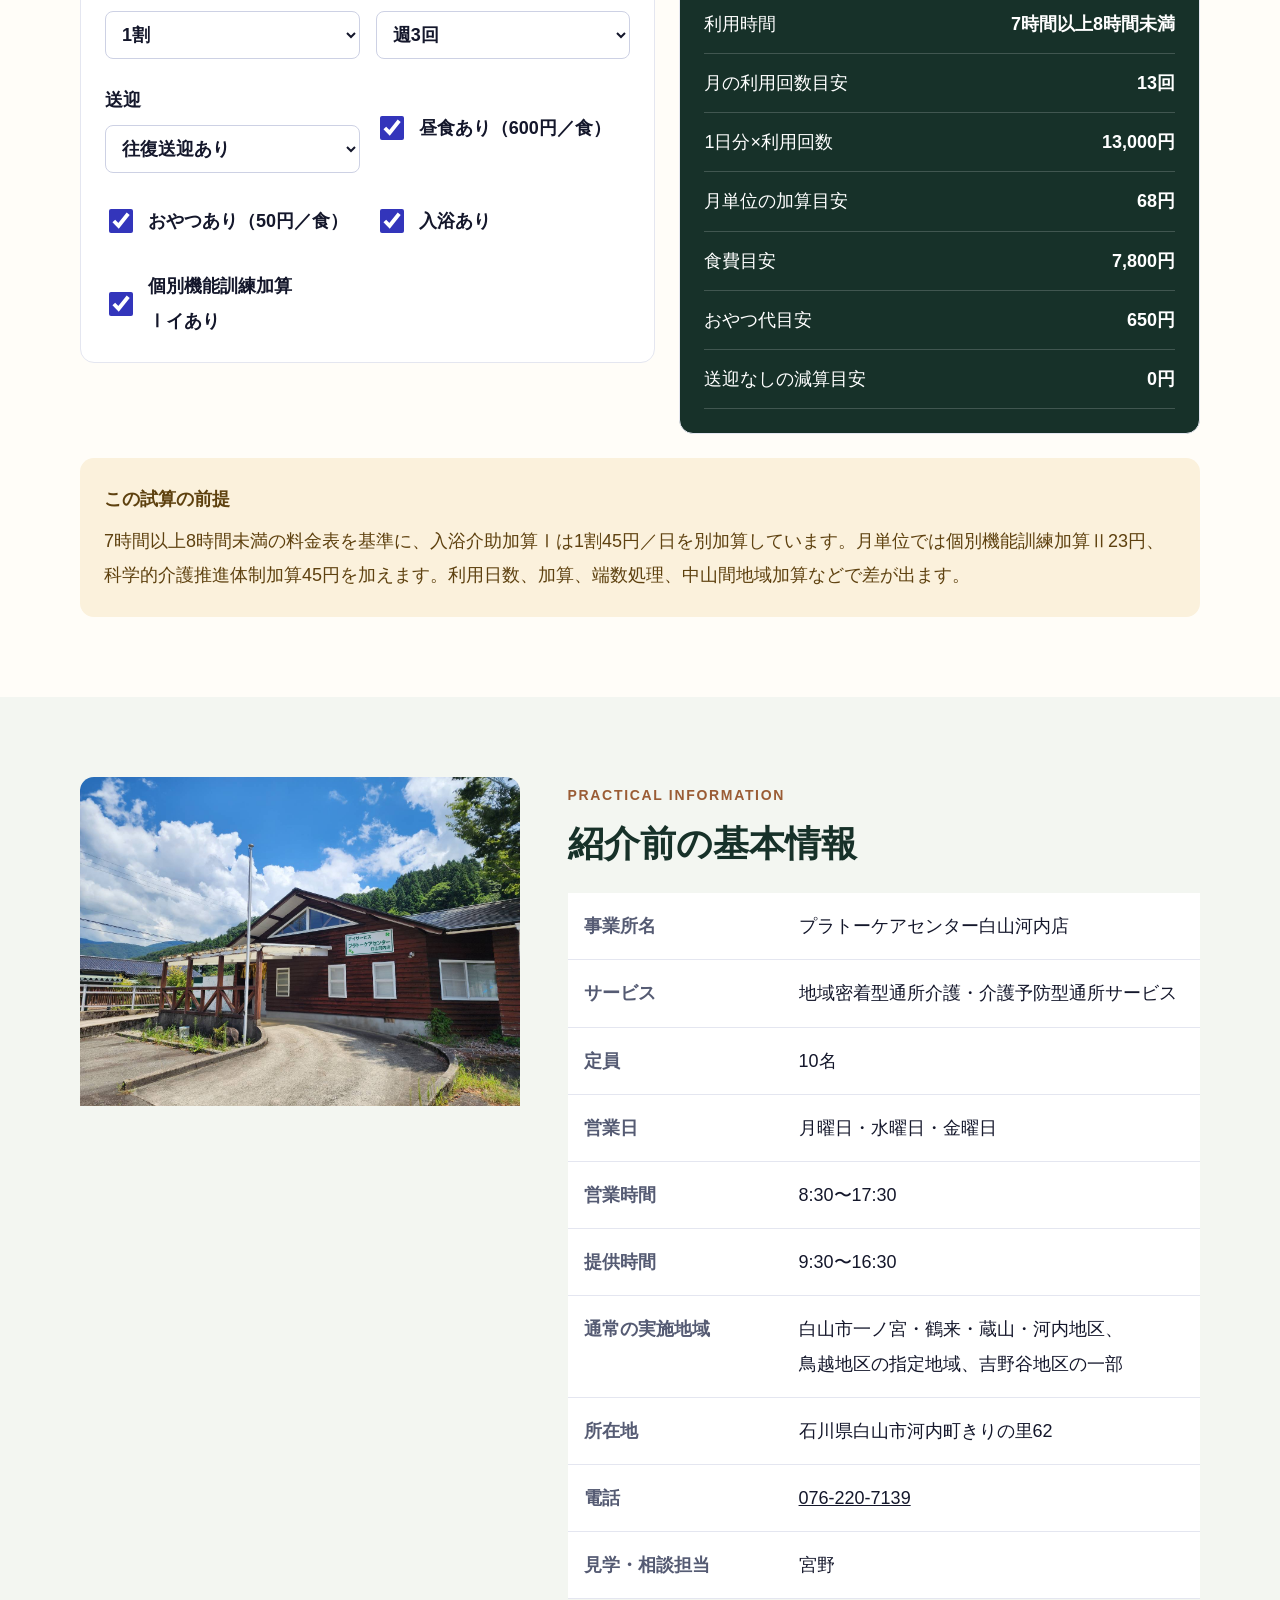
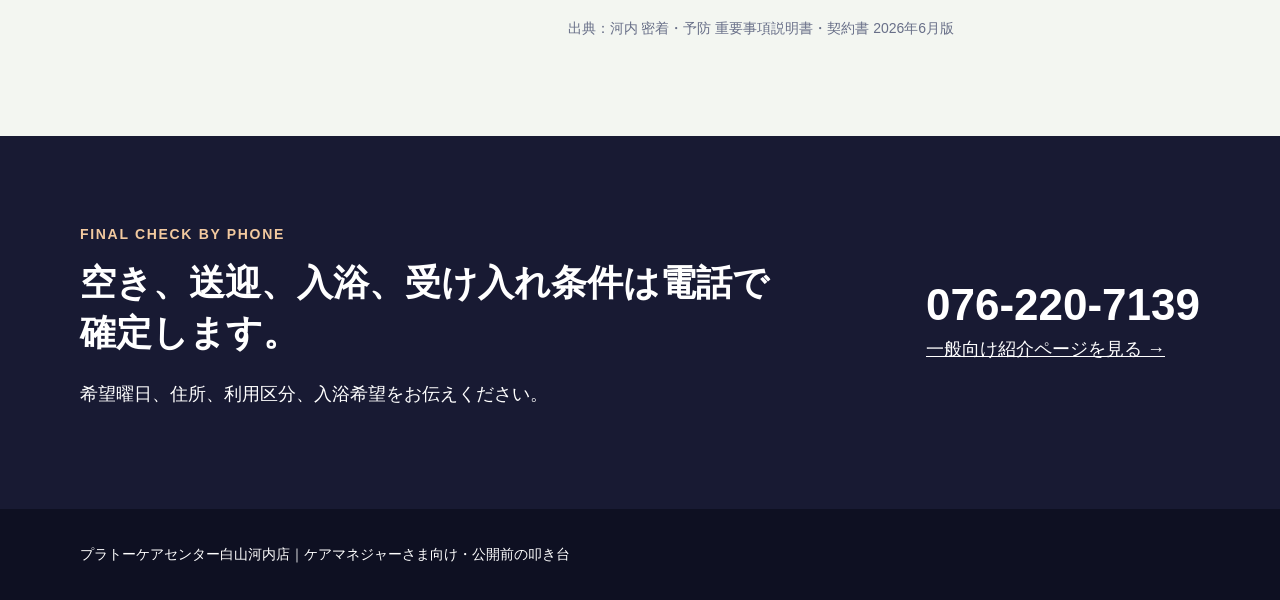
==== commit 3ac43a34: "河内店LPの案内写真を更新" ====
--- a/kawachi-caremanager.html
+++ b/kawachi-caremanager.html
@@ -72,16 +72,28 @@
 
     <section class="wood-soft">
       <div class="inner cm-story">
-        <div class="cm-story-photo"><img src="assets/kawachi/room.jpg" alt="食卓と機能訓練機器が同じフロアにある河内店の室内"></div>
+        <div class="cm-story-photo"><img src="assets/kawachi/activity-floor-privacy.png" alt="少人数の利用者と職員が同じフロアで過ごす河内店の室内"></div>
         <div>
           <span class="eyebrow">TEN PEOPLE / ONE FLOOR</span>
-          <h2>食卓と機能訓練が、同じフロアにあります。</h2>
+          <h2>少人数の様子と、機能訓練の設備を同じフロアで確認できます。</h2>
           <div class="cm-points">
             <div class="cm-point"><strong>10名の規模</strong><span>大人数の環境が合いにくい方に、少人数という選択肢を提示できます。</span></div>
             <div class="cm-point"><strong>機能訓練・食事・入浴</strong><span>必要な内容を一日の中で組み合わせます。実施順は当日の状態で変わります。</span></div>
             <div class="cm-point"><strong>白山市の対象地域</strong><span>一ノ宮、鶴来、蔵山、河内、鳥越の指定地区、吉野谷の一部が通常の実施地域です。</span></div>
           </div>
         </div>
+      </div>
+    </section>
+
+    <section>
+      <div class="inner">
+        <div class="section-head"><div><span class="eyebrow">SERVICE SCENES</span><h2>紹介前に伝えたい、<br>三つの過ごし方</h2></div><p>食事、休息、機能訓練を一日の中で組み合わせます。実施内容と介助方法は個別に確認します。</p></div>
+        <div class="scene-grid">
+          <figure class="scene-card"><img src="assets/kawachi/meal-support-ai.jpeg" alt="職員が高齢の利用者の食事を支援する様子"><figcaption><strong>食事</strong><span>昼食600円、おやつ50円。食事介助の必要性は事前に確認します。</span></figcaption></figure>
+          <figure class="scene-card"><img src="assets/kawachi/relaxation-ai.png" alt="利用者がリラクゼーション機器を使いながら休憩する様子"><figcaption><strong>休息</strong><span>活動と休息のバランスを、その日の状態に合わせます。</span></figcaption></figure>
+          <figure class="scene-card"><img src="assets/kawachi/training-ai.png" alt="高齢の利用者が機能訓練機器で運動する様子"><figcaption><strong>機能訓練</strong><span>料金表には個別機能訓練加算Ⅰイが含まれます。</span></figcaption></figure>
+        </div>
+        <p class="photo-note">人物の顔はプライバシー保護のため加工しています。</p>
       </div>
     </section>
 
--- a/assets/kawachi.css
+++ b/assets/kawachi.css
@@ -75,6 +75,14 @@
 .room-copy h2,.bath-copy h2{font:900 40px/1.4 var(--pds-font-ui);margin:8px 0 24px;color:var(--forest-deep);}
 .vertical-label{font:900 18px/1.2 var(--pds-font-ui);color:var(--wood);letter-spacing:.18em;writing-mode:vertical-rl;position:absolute;right:16px;top:16px;}
 .room-copy-wrap{position:relative;}
+
+.scene-grid{display:grid;grid-template-columns:repeat(3,minmax(0,1fr));gap:24px;}
+.scene-card{margin:0;overflow:hidden;border:1px solid var(--pds-border);border-radius:14px;background:#fff;box-shadow:0 16px 40px rgba(23,49,41,.08);}
+.scene-card img{aspect-ratio:4/3;height:auto;object-position:center;}
+.scene-card figcaption{display:grid;gap:8px;padding:24px;}
+.scene-card strong{font:900 24px/1.4 var(--pds-font-ui);color:var(--forest-deep);}
+.scene-card span{color:var(--pds-text-sub);}
+.photo-note{margin:16px 0 0;color:var(--pds-text-muted);font-size:14px;}
 
 .bath-layout{display:grid;grid-template-columns:.82fr 1.18fr;gap:48px;align-items:center;}
 .bath-layout>*{min-width:0;}
@@ -157,6 +165,7 @@
   .room-photo{min-height:520px;border-radius:14px 14px 0 0;}
   .room-copy{border-left:1px solid var(--pds-border);border-top:0;border-radius:0 0 14px 14px;}
   .result-panel{position:static;}
+  .scene-grid{grid-template-columns:1fr 1fr;}
 }
 
 @media(max-width:620px){
@@ -165,6 +174,7 @@
   .hero-copy{padding-block:48px;}
   .hero-paper{padding:32px 24px;}
   .fact-strip-grid,.quick-facts,.form-grid,.day-flow,.bath-points{grid-template-columns:1fr;}
+  .scene-grid{grid-template-columns:1fr;}
   .fact-strip-item{border-right:1px solid rgba(255,255,255,.18);}
   section{padding-block:64px;}
   .section-head{gap:16px;margin-bottom:32px;}
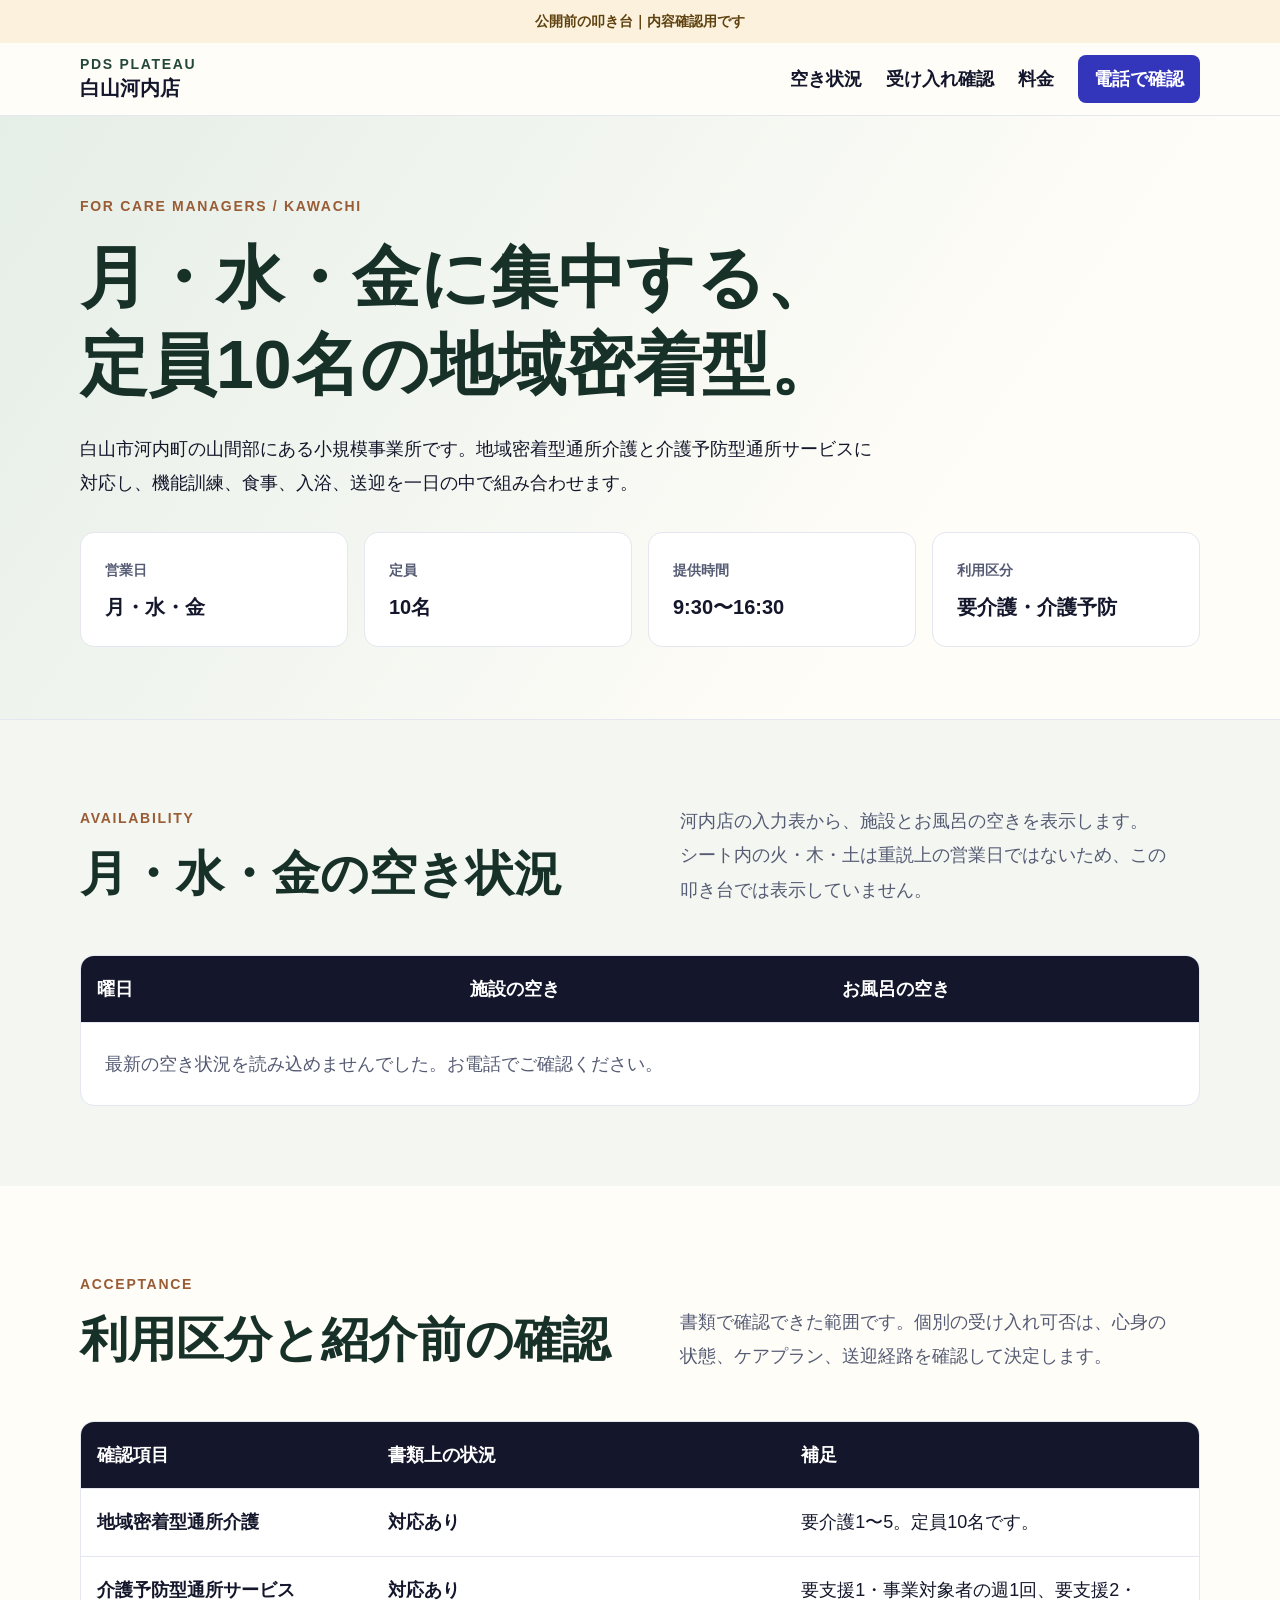
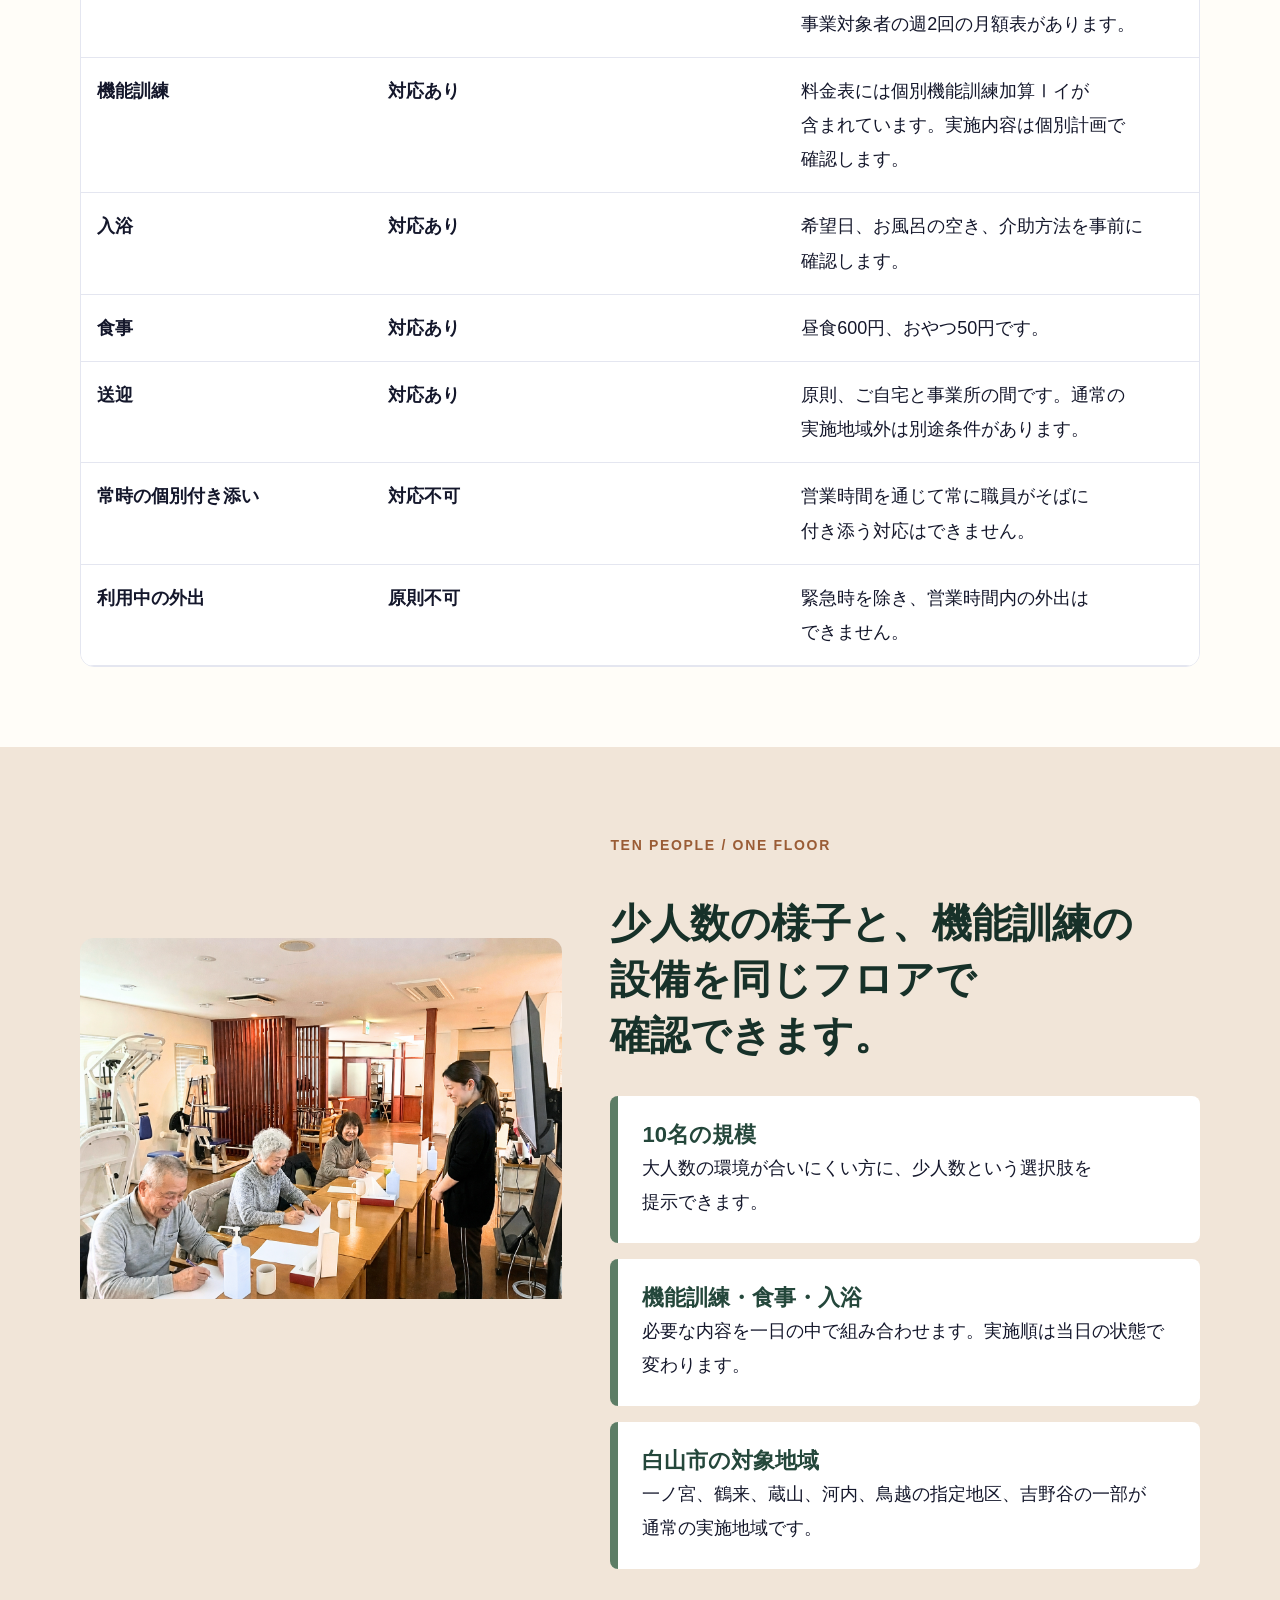
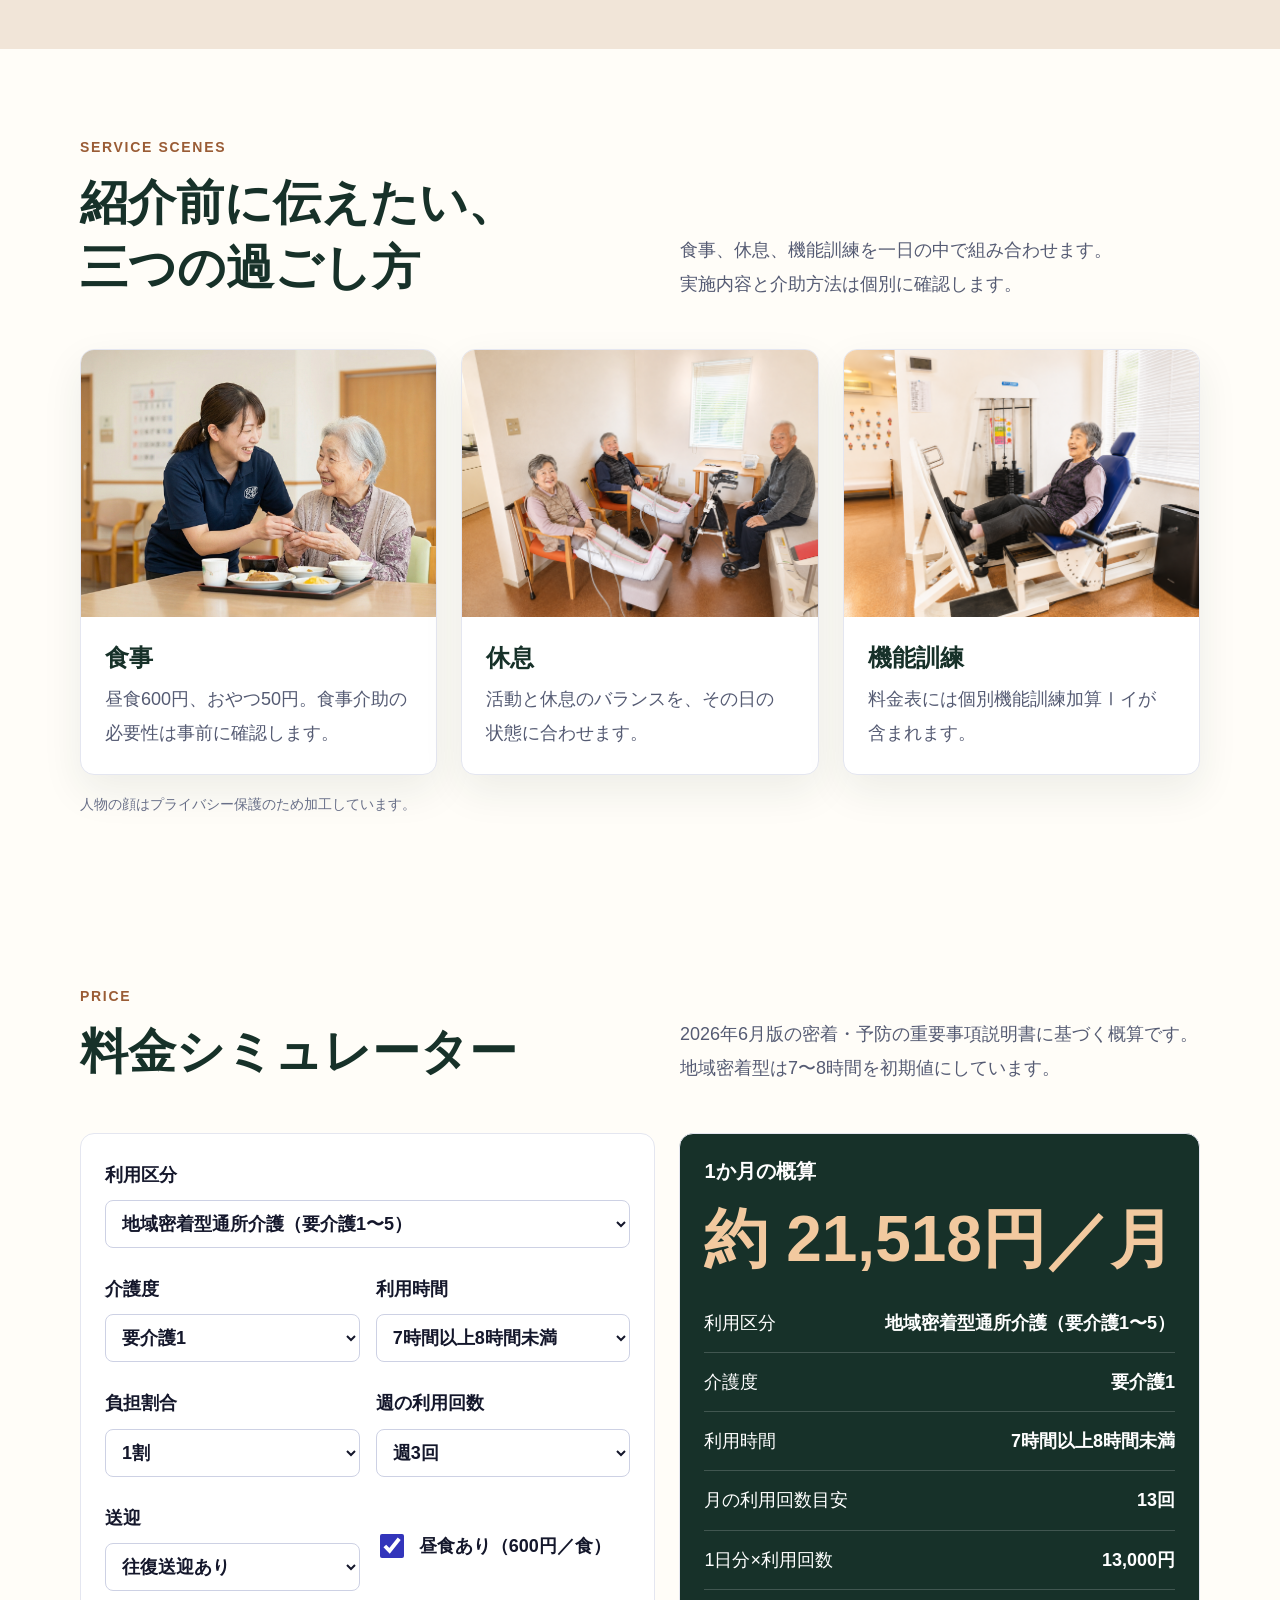
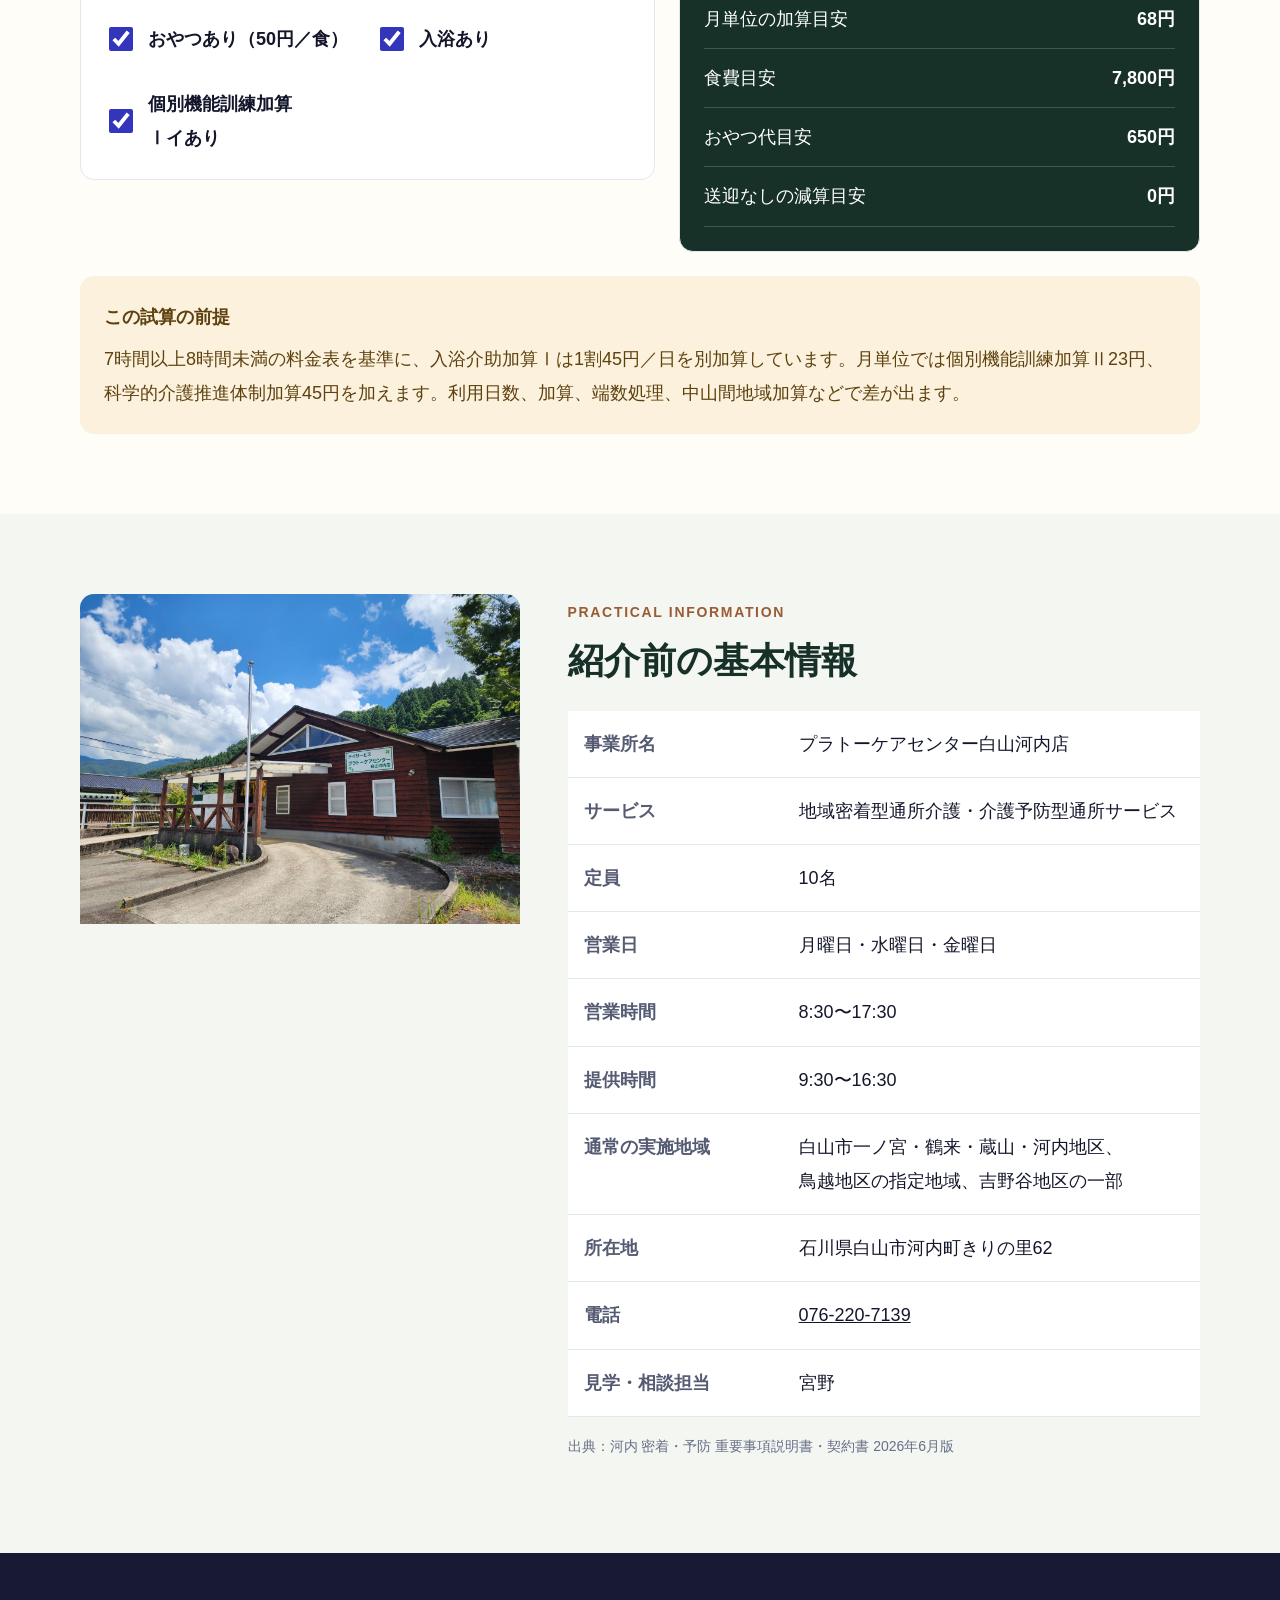
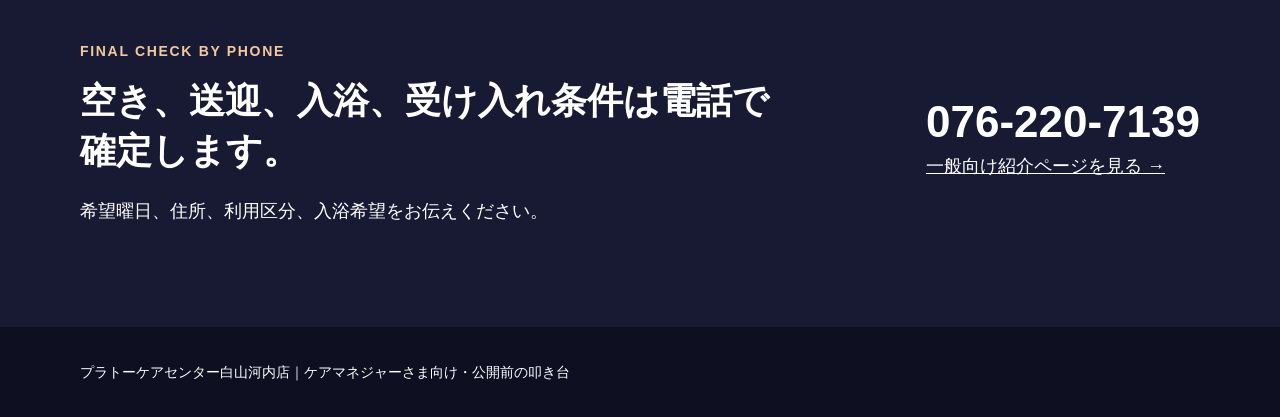
==== commit dfec786d: "河内店ケアマネLPの曜日案内を削除" ====
--- a/kawachi-caremanager.html
+++ b/kawachi-caremanager.html
@@ -45,7 +45,6 @@
           <table class="availability-table"><thead><tr><th>曜日</th><th>施設の空き</th><th>お風呂の空き</th></tr></thead><tbody id="availabilityBody"></tbody></table>
           <p id="availabilityMessage" class="availability-message">最新情報を読み込んでいます。</p>
         </div>
-        <div class="notice"><strong>表示する曜日</strong>2026年6月版の重要事項説明書に合わせ、営業日の月・水・金のみを表示しています。利用開始日は電話で最終確認をお願いします。</div>
       </div>
     </section>
 
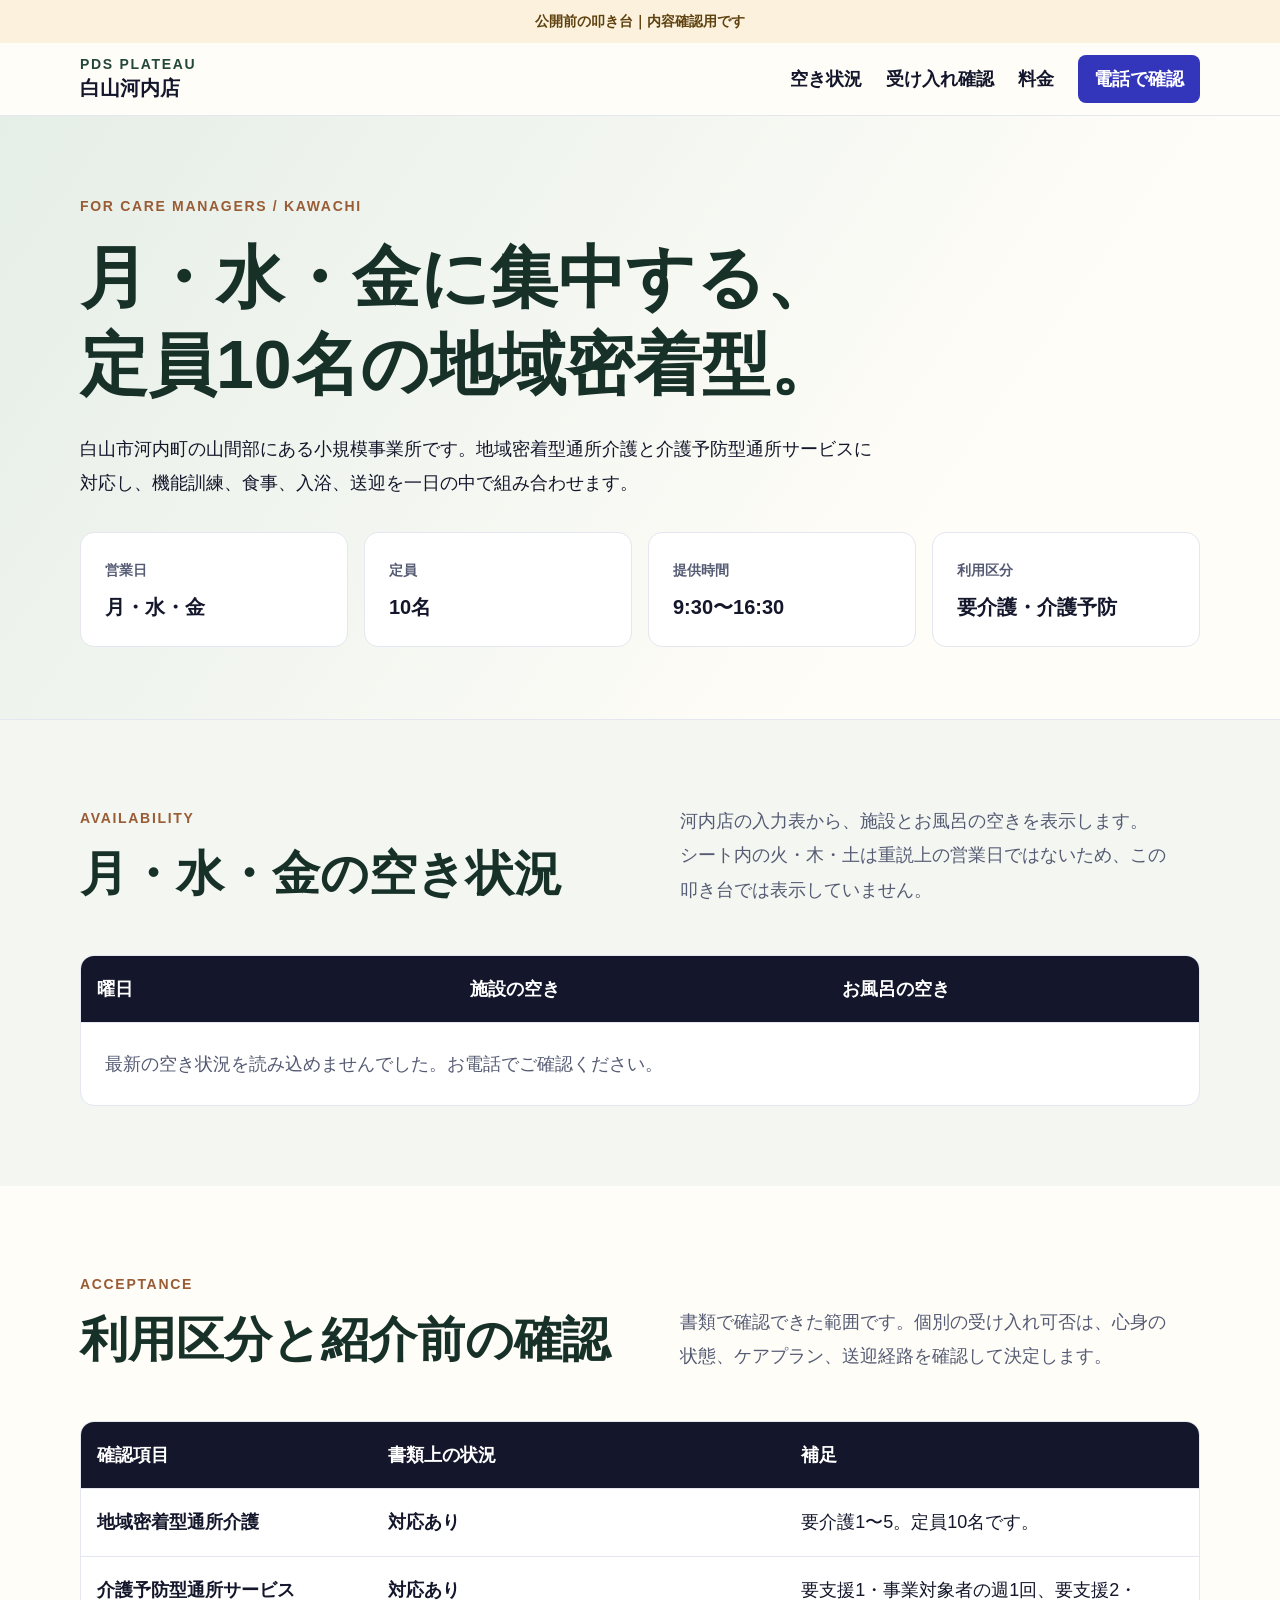
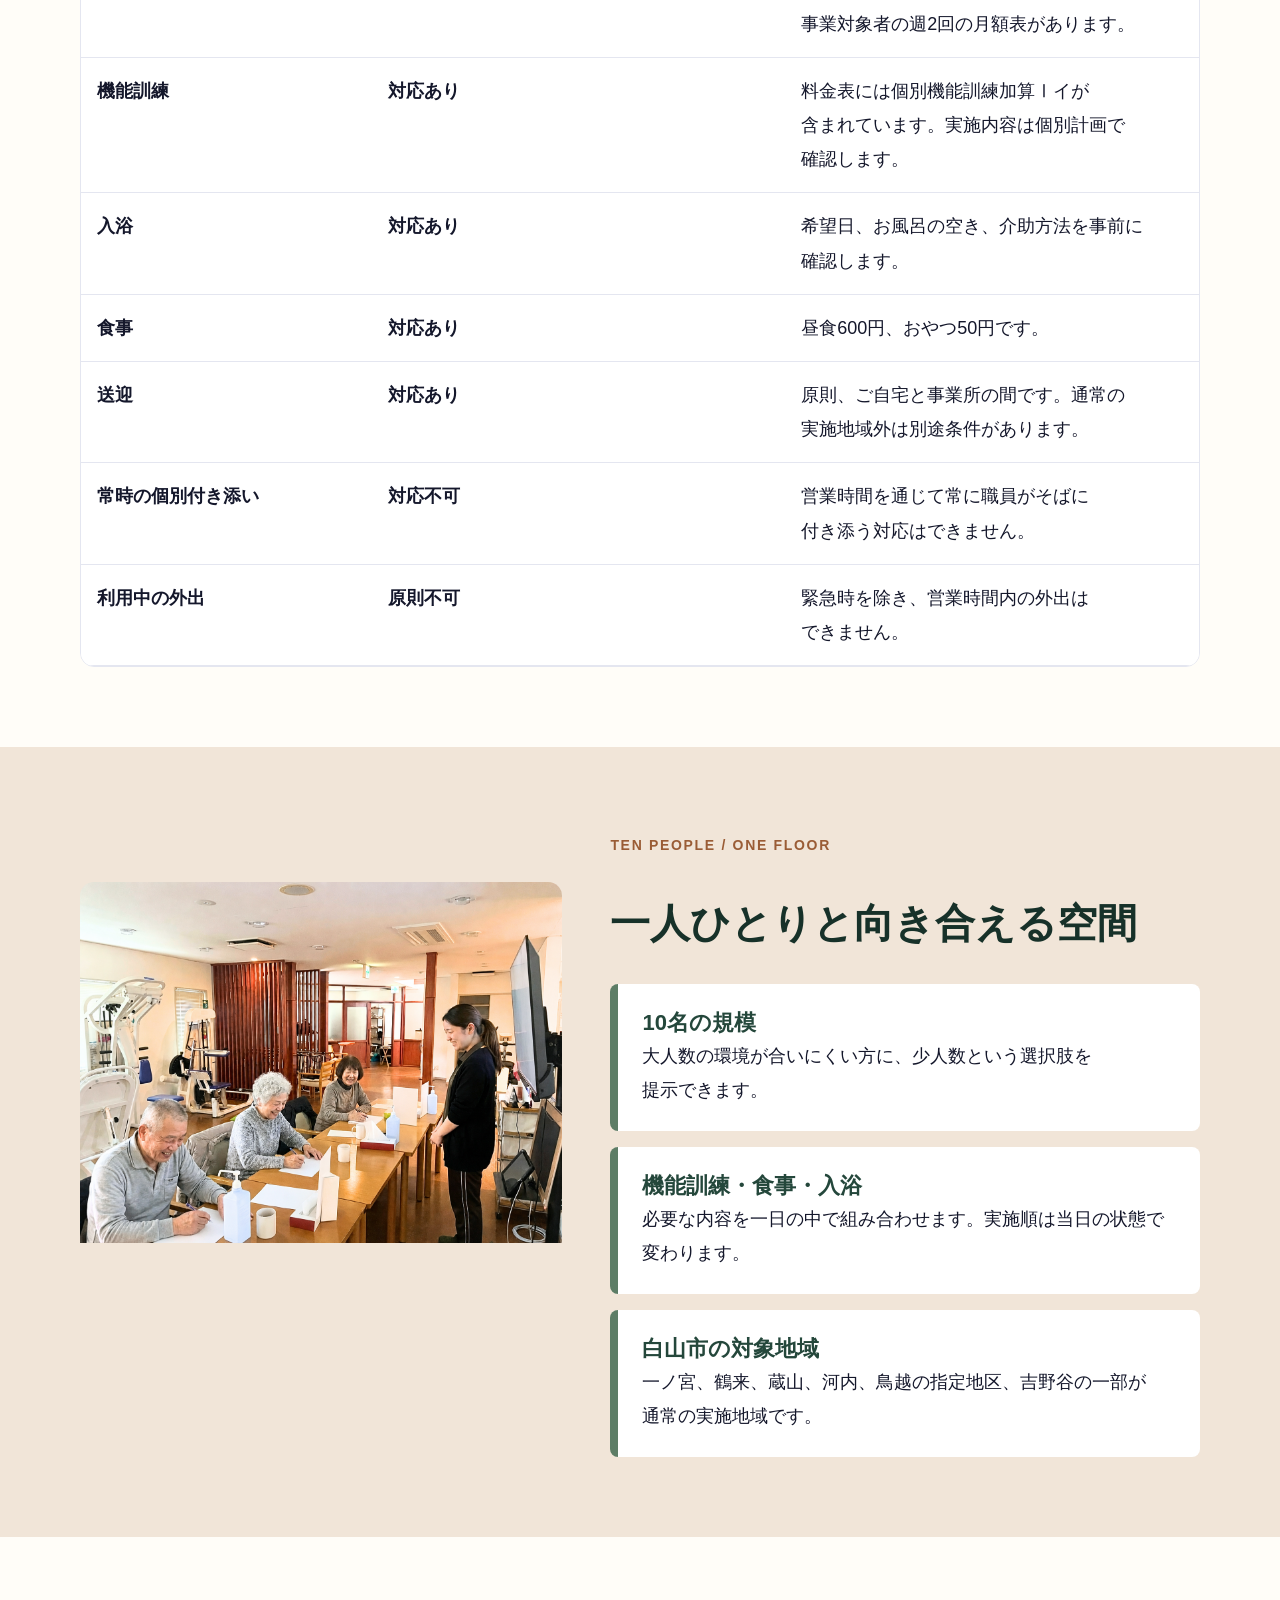
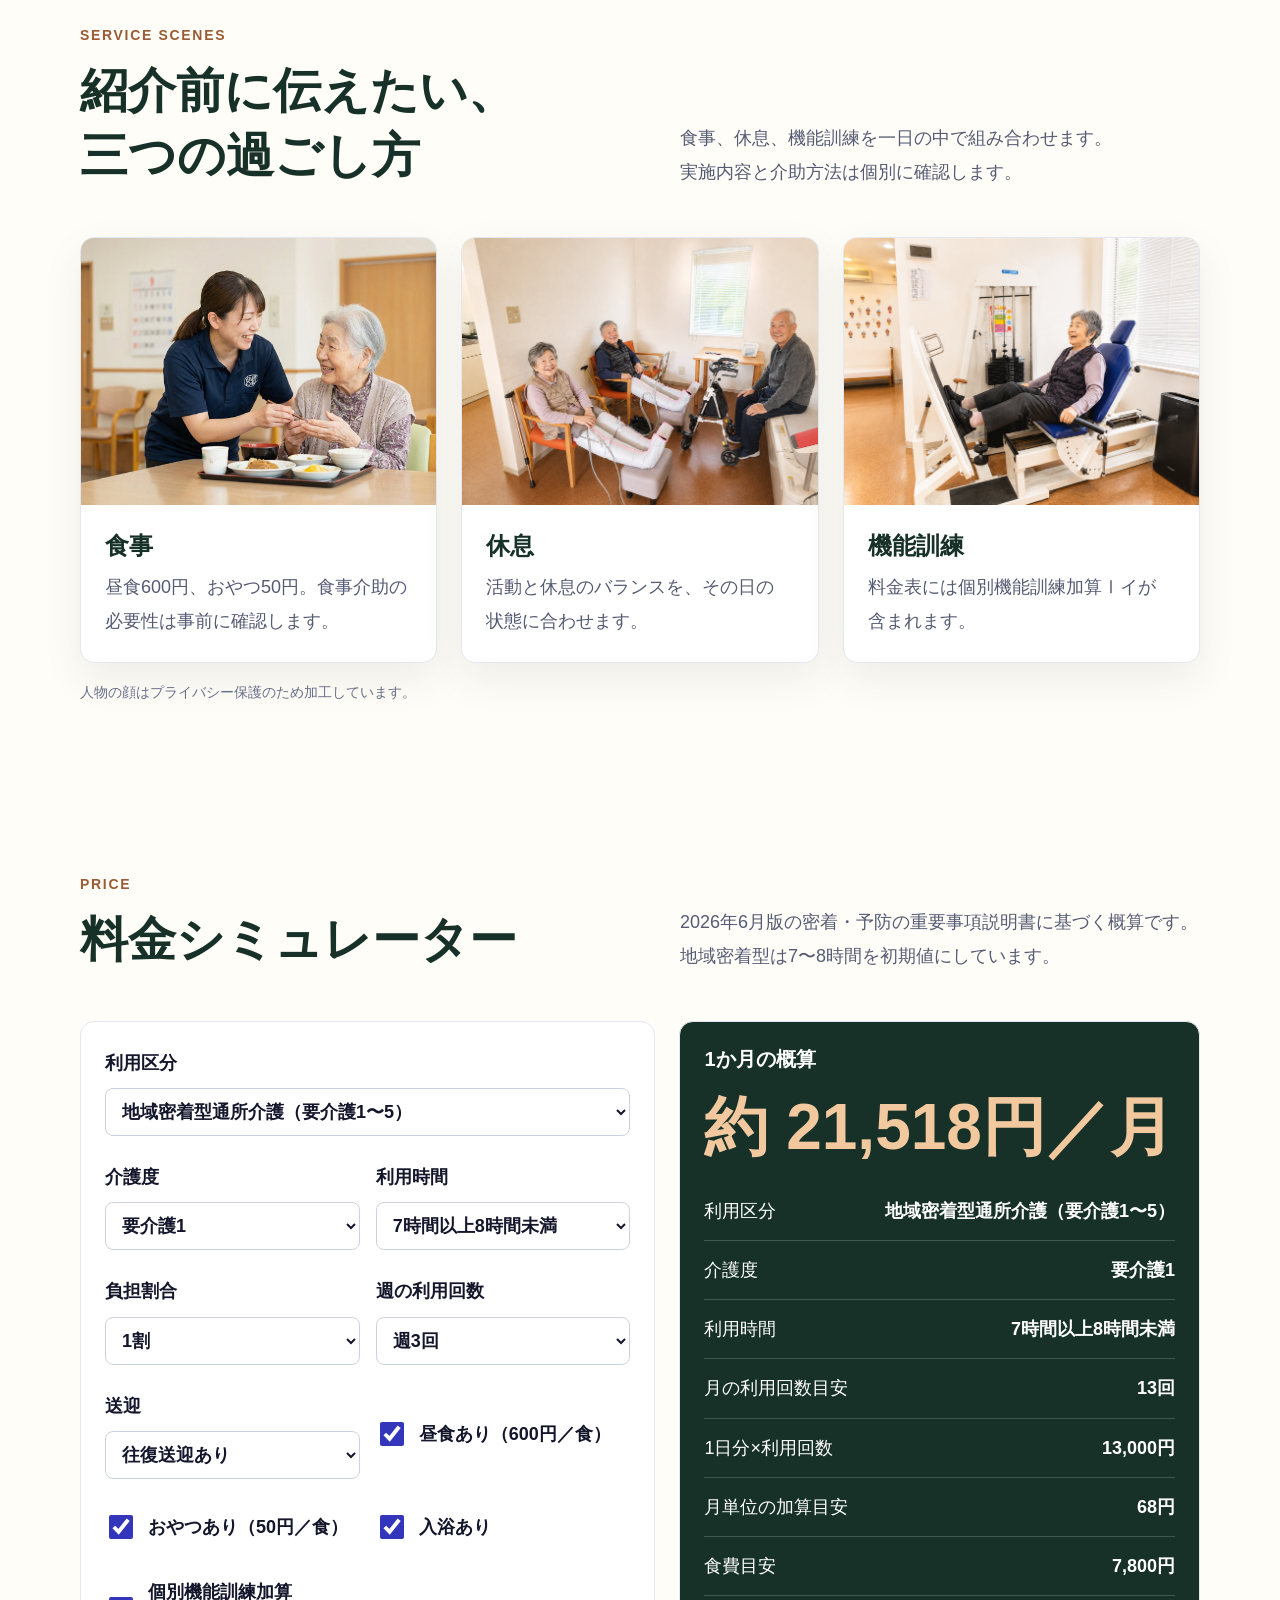
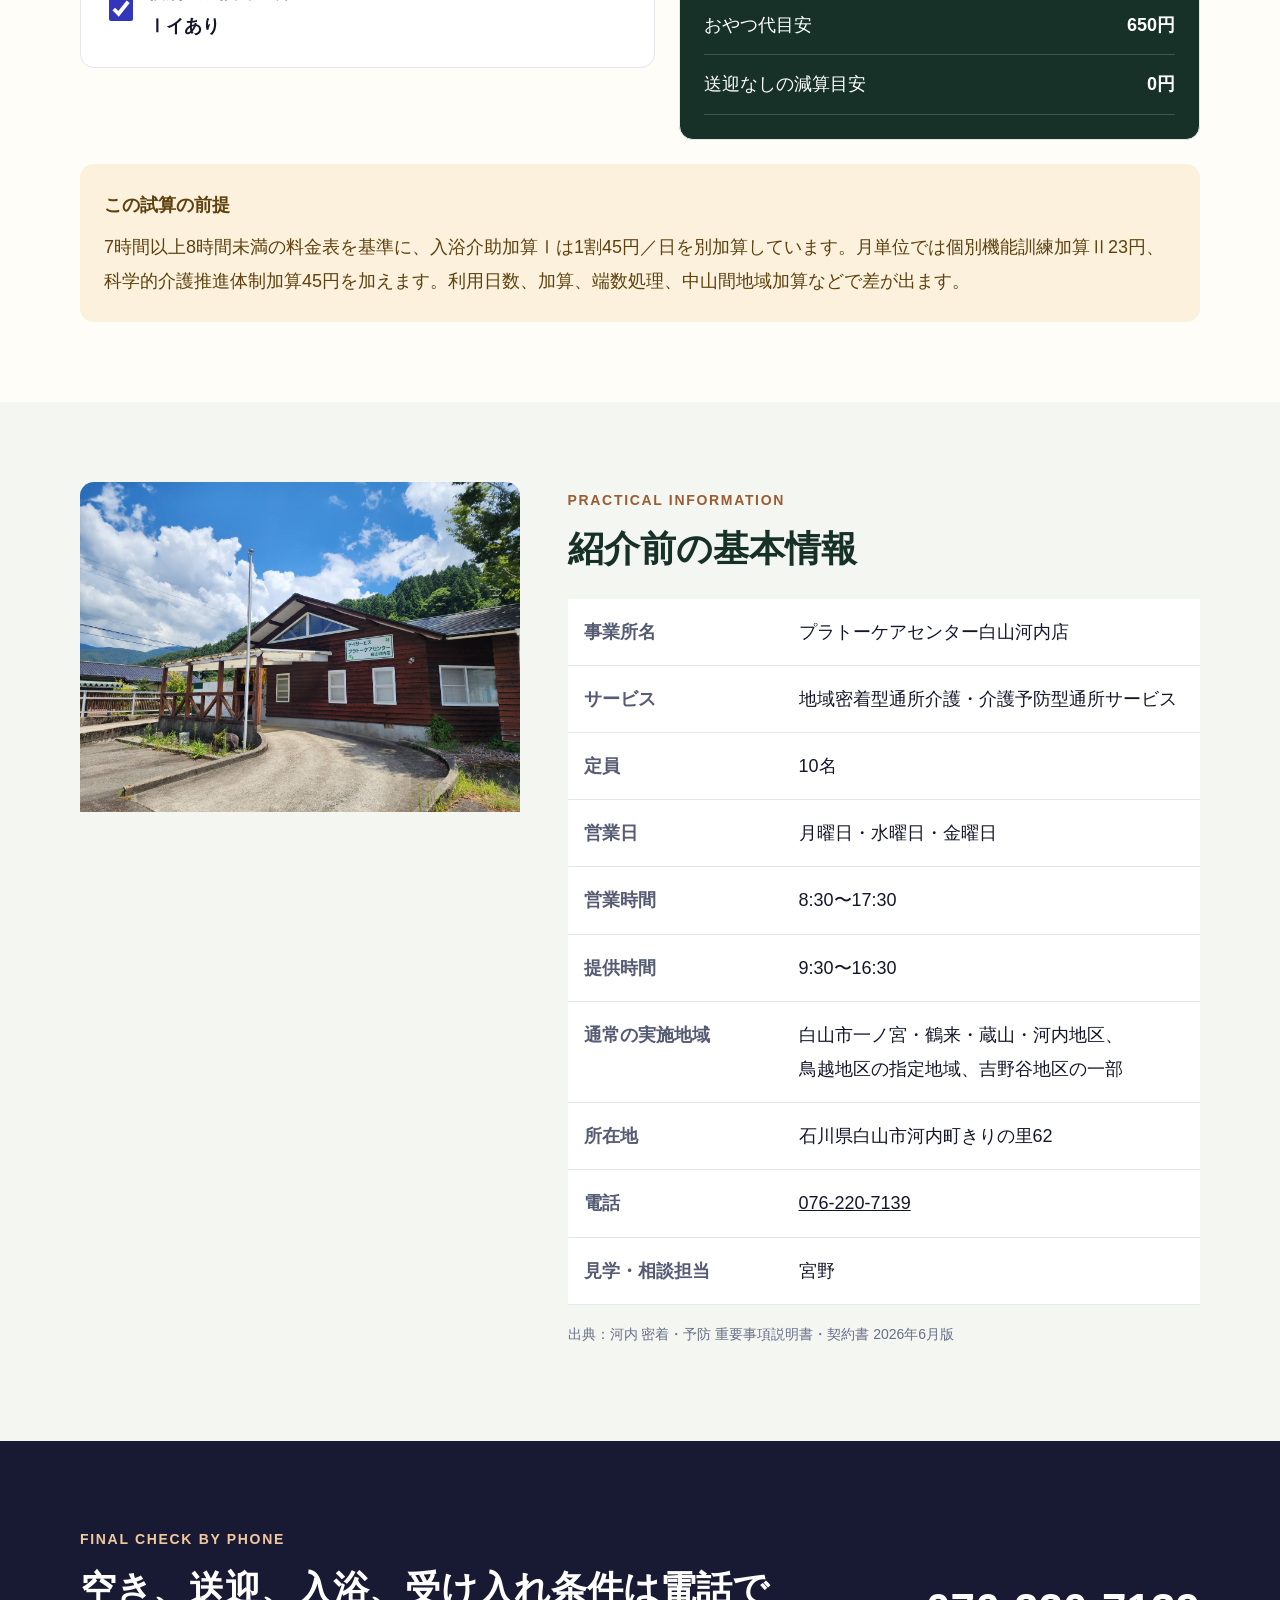
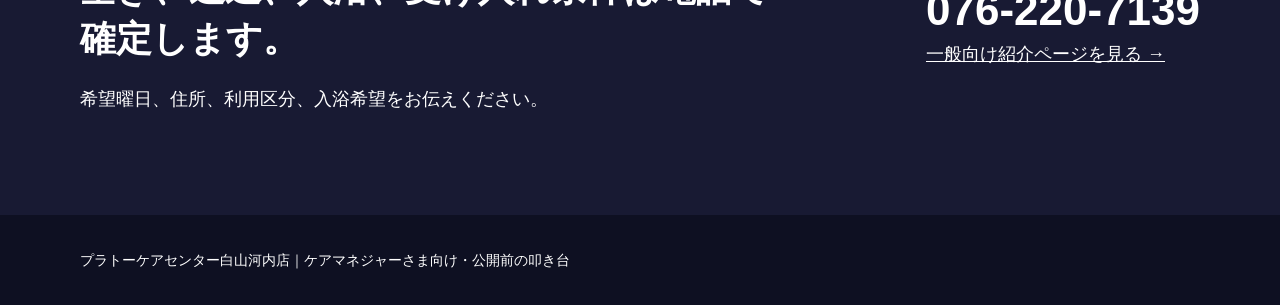
==== commit ab12cf09: "河内店ケアマネLPの見出しを調整" ====
--- a/kawachi-caremanager.html
+++ b/kawachi-caremanager.html
@@ -74,7 +74,7 @@
         <div class="cm-story-photo"><img src="assets/kawachi/activity-floor-privacy.png" alt="少人数の利用者と職員が同じフロアで過ごす河内店の室内"></div>
         <div>
           <span class="eyebrow">TEN PEOPLE / ONE FLOOR</span>
-          <h2>少人数の様子と、機能訓練の設備を同じフロアで確認できます。</h2>
+          <h2>一人ひとりと向き合える空間</h2>
           <div class="cm-points">
             <div class="cm-point"><strong>10名の規模</strong><span>大人数の環境が合いにくい方に、少人数という選択肢を提示できます。</span></div>
             <div class="cm-point"><strong>機能訓練・食事・入浴</strong><span>必要な内容を一日の中で組み合わせます。実施順は当日の状態で変わります。</span></div>
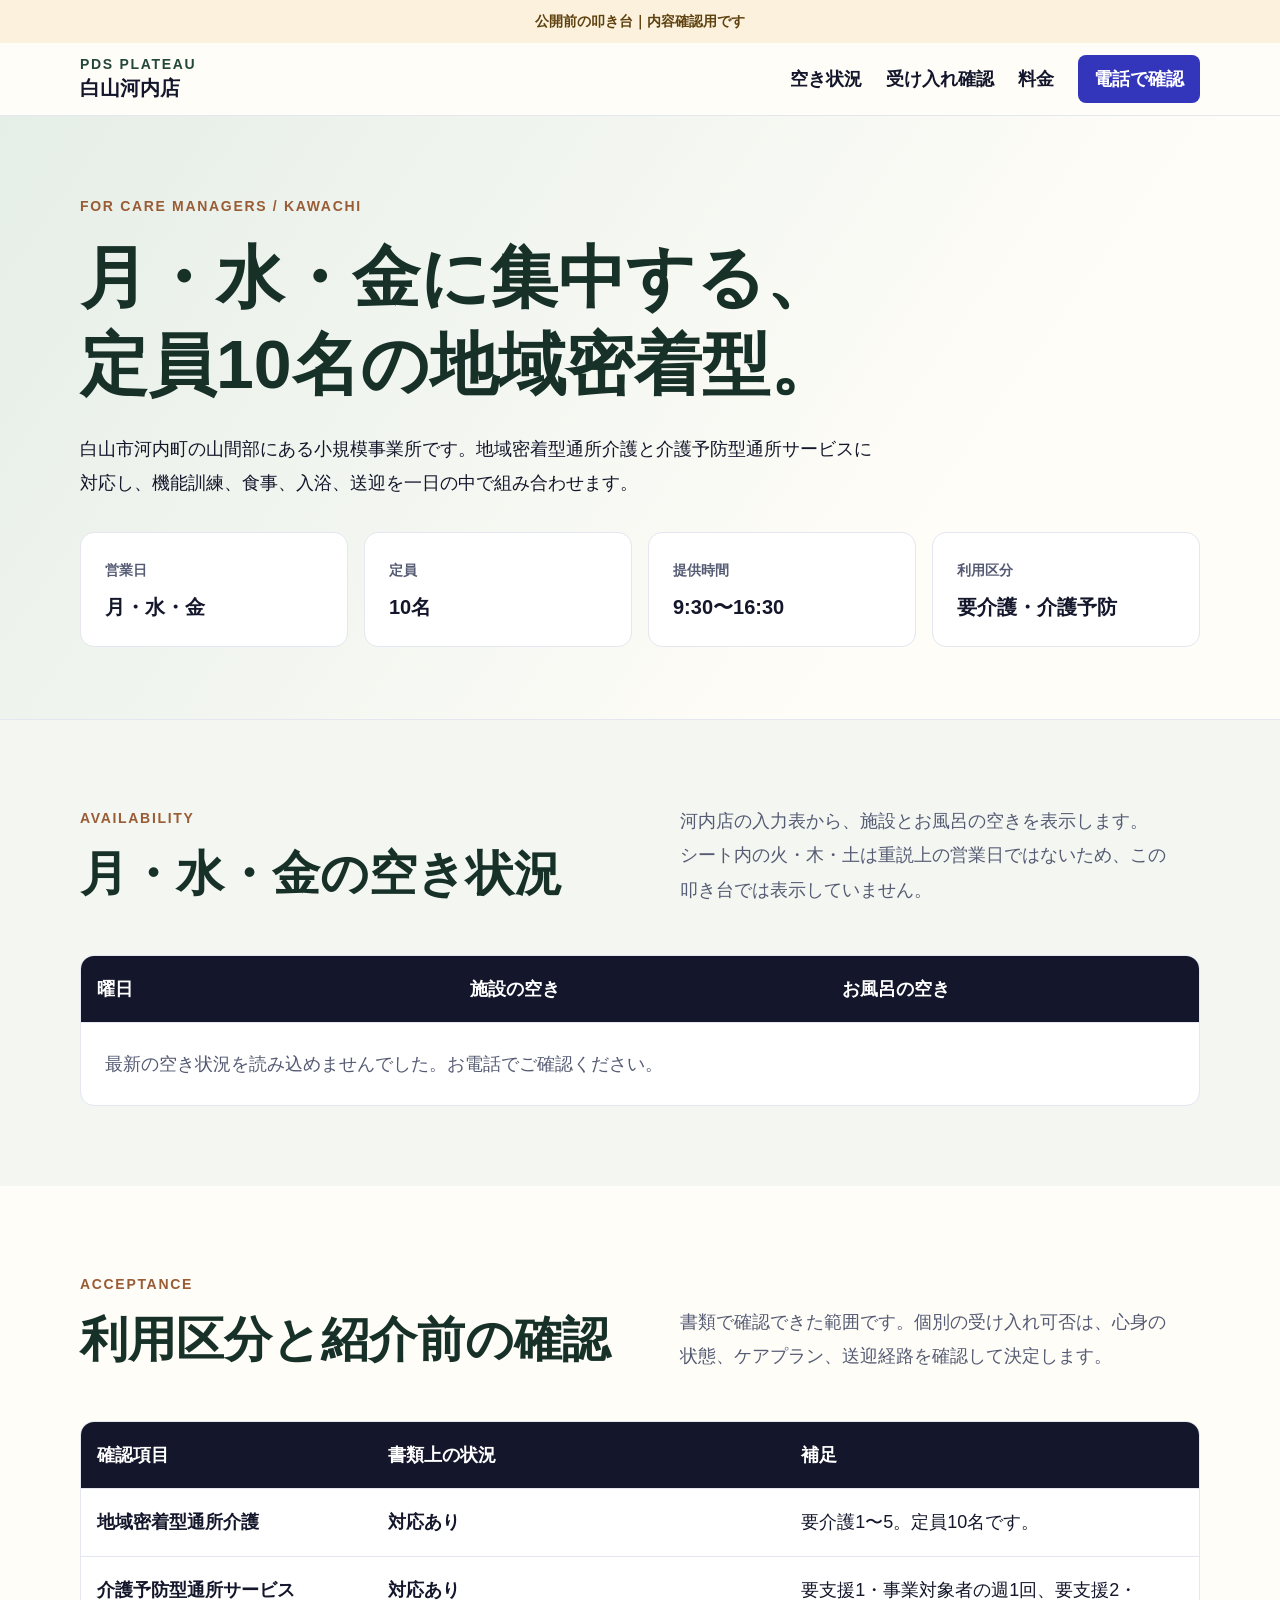
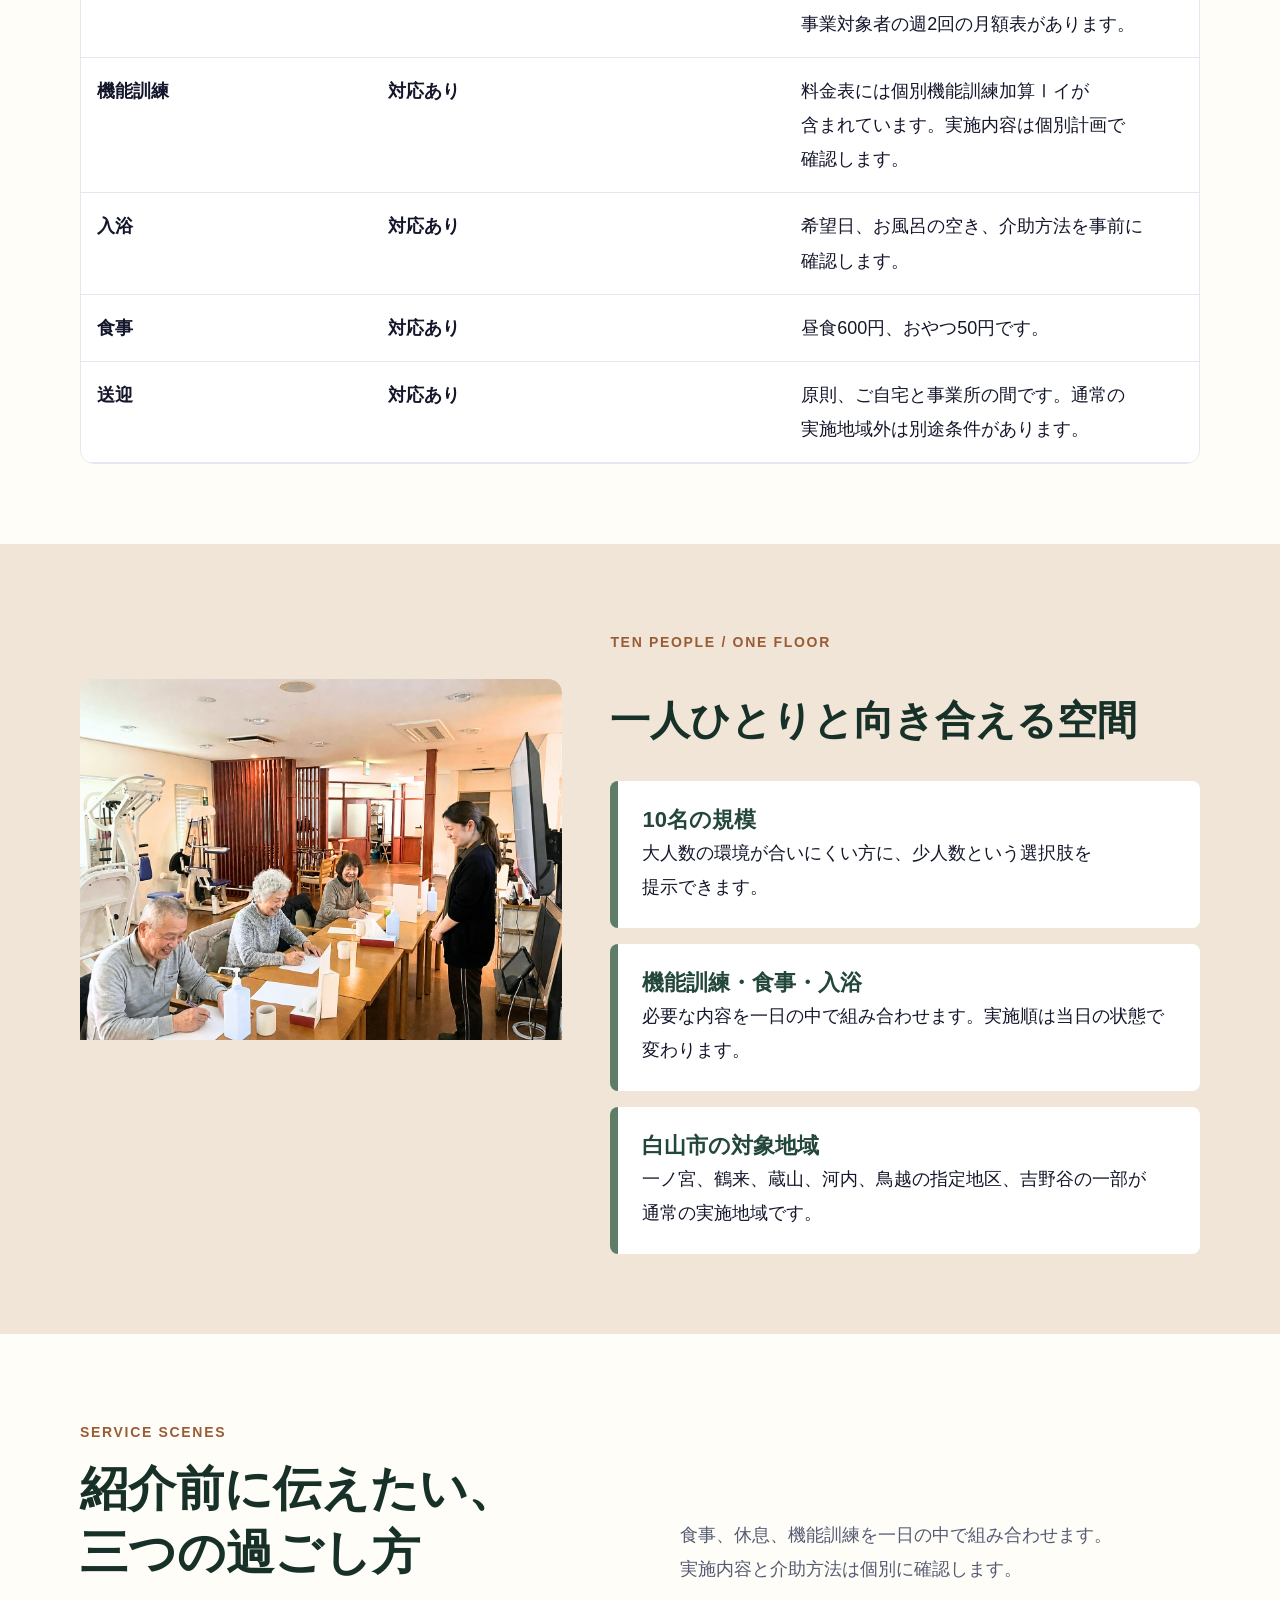
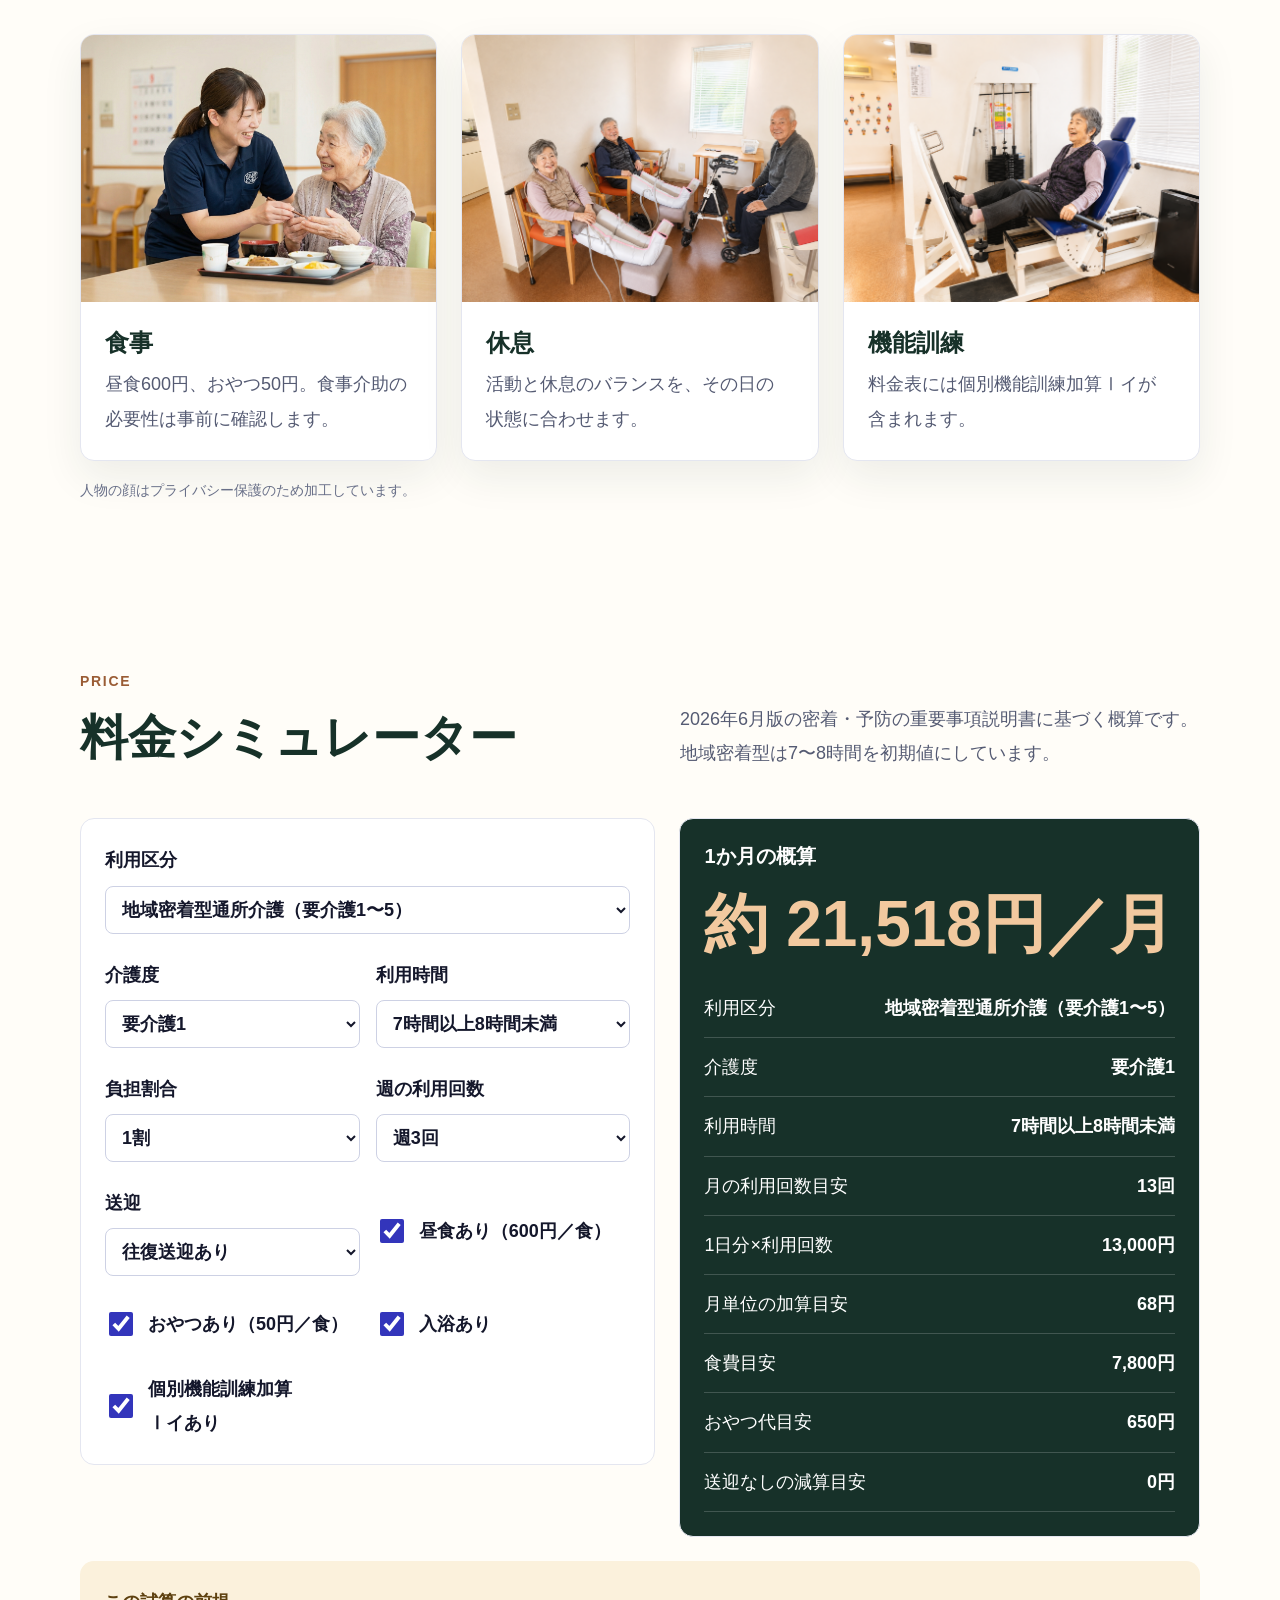
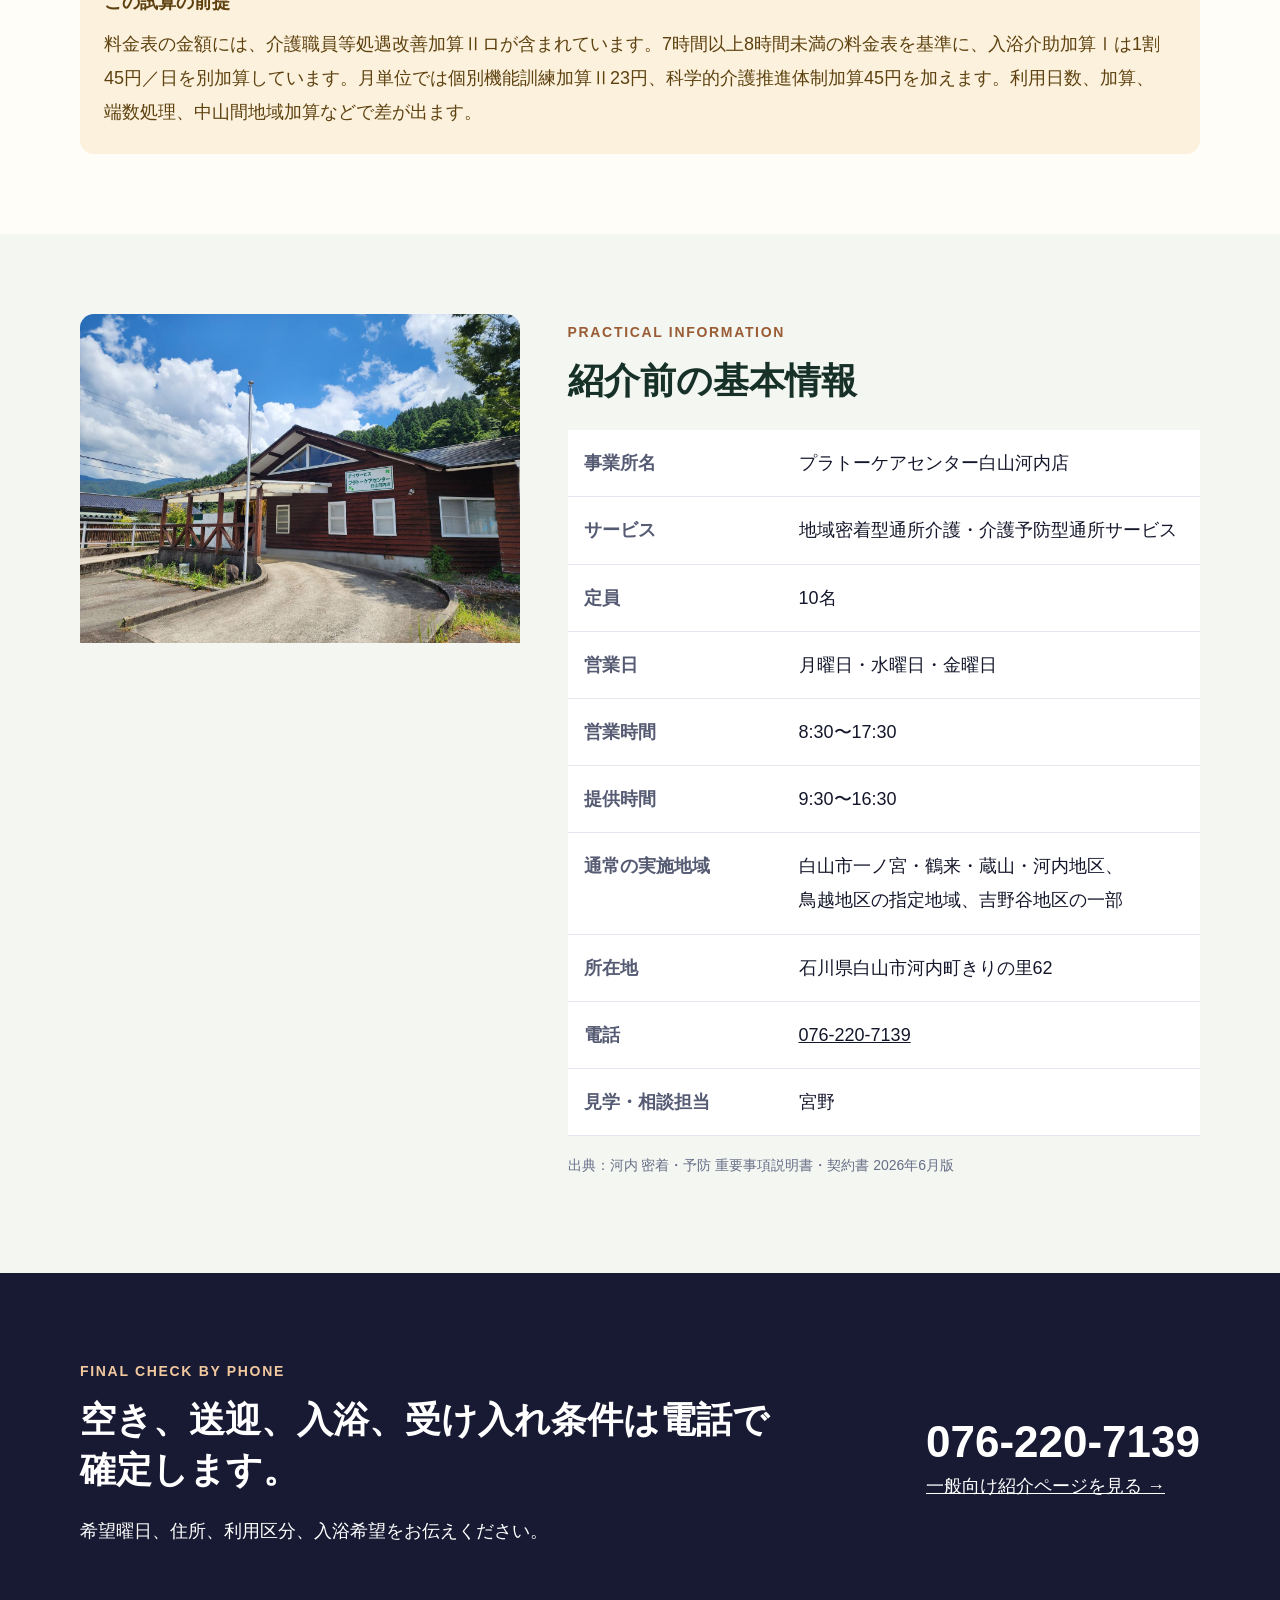
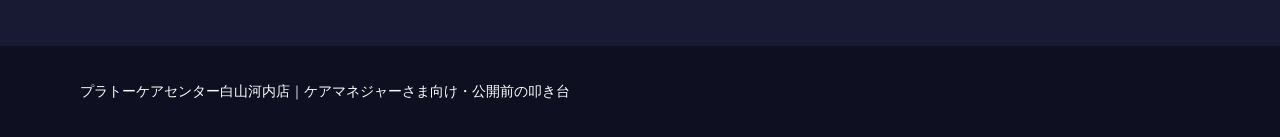
==== commit 7da04bfd: "河内店ケアマネLPの確認項目と料金注記を修正" ====
--- a/kawachi-caremanager.html
+++ b/kawachi-caremanager.html
@@ -61,8 +61,6 @@
               <tr><th scope="row">入浴</th><td>対応あり</td><td>希望日、お風呂の空き、介助方法を事前に確認します。</td></tr>
               <tr><th scope="row">食事</th><td>対応あり</td><td>昼食600円、おやつ50円です。</td></tr>
               <tr><th scope="row">送迎</th><td>対応あり</td><td>原則、ご自宅と事業所の間です。通常の実施地域外は別途条件があります。</td></tr>
-              <tr><th scope="row">常時の個別付き添い</th><td>対応不可</td><td>営業時間を通じて常に職員がそばに付き添う対応はできません。</td></tr>
-              <tr><th scope="row">利用中の外出</th><td>原則不可</td><td>緊急時を除き、営業時間内の外出はできません。</td></tr>
             </tbody>
           </table>
         </div>
@@ -114,7 +112,7 @@
           </div></div>
           <aside class="result-panel" aria-live="polite"><h3>1か月の概算</h3><div id="totalPrice" class="total">—</div><ul id="breakdown" class="breakdown"></ul></aside>
         </div>
-        <div class="notice"><strong>この試算の前提</strong>7時間以上8時間未満の料金表を基準に、入浴介助加算Ⅰは1割45円／日を別加算しています。月単位では個別機能訓練加算Ⅱ23円、科学的介護推進体制加算45円を加えます。利用日数、加算、端数処理、中山間地域加算などで差が出ます。</div>
+        <div class="notice"><strong>この試算の前提</strong>料金表の金額には、介護職員等処遇改善加算Ⅱロが含まれています。7時間以上8時間未満の料金表を基準に、入浴介助加算Ⅰは1割45円／日を別加算しています。月単位では個別機能訓練加算Ⅱ23円、科学的介護推進体制加算45円を加えます。利用日数、加算、端数処理、中山間地域加算などで差が出ます。</div>
       </div>
     </section>
 
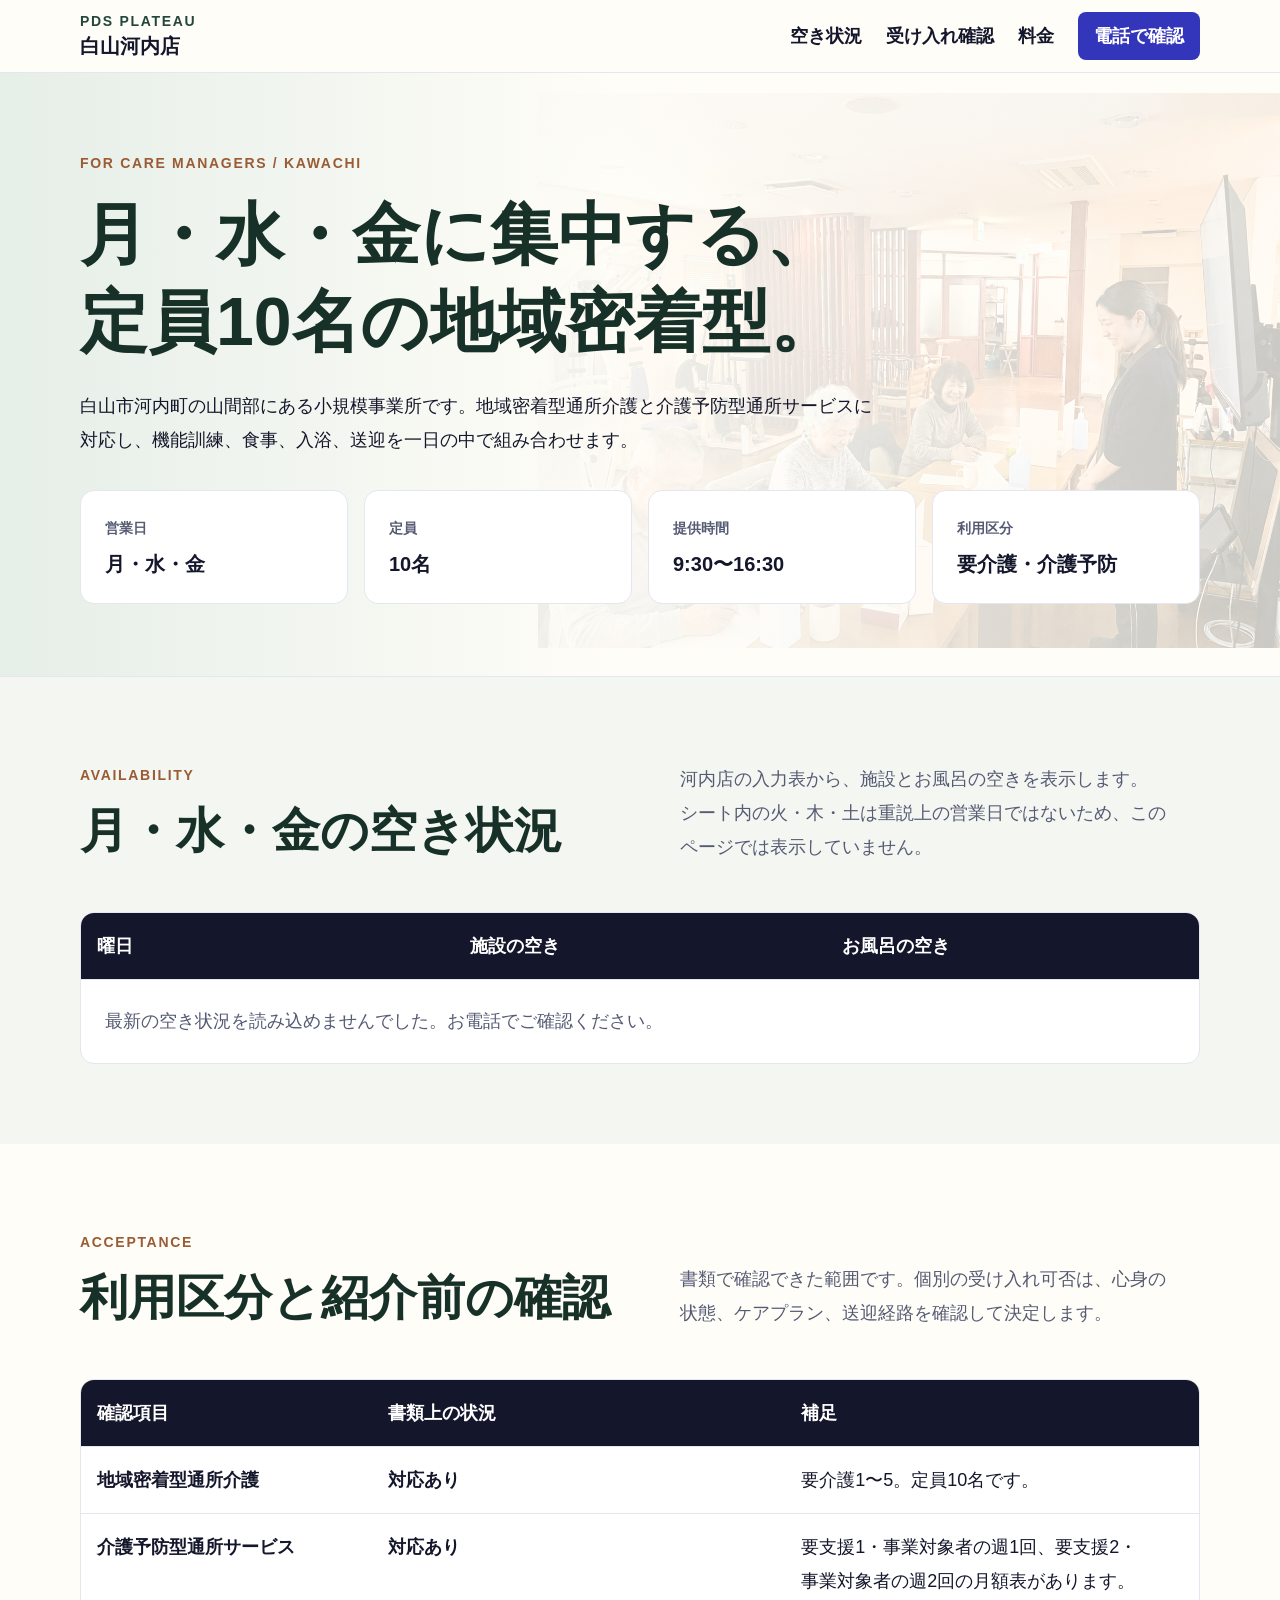
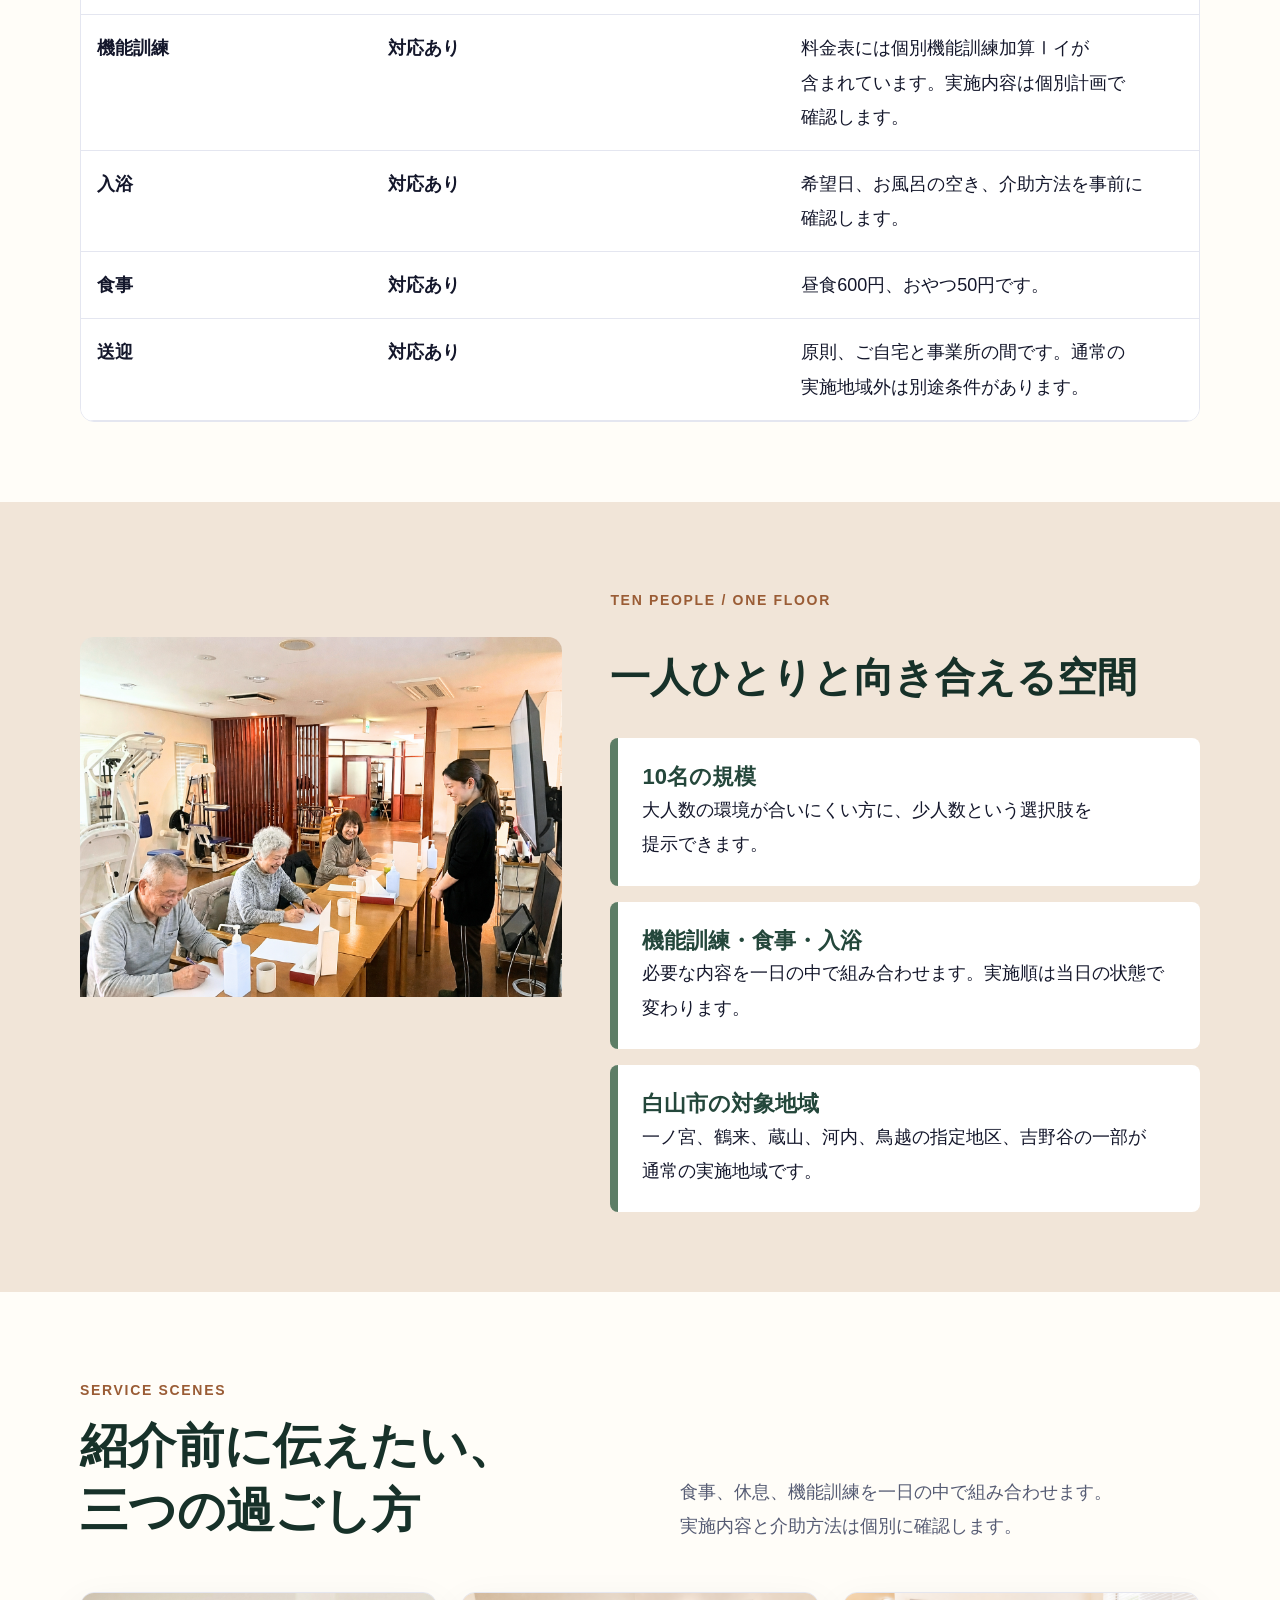
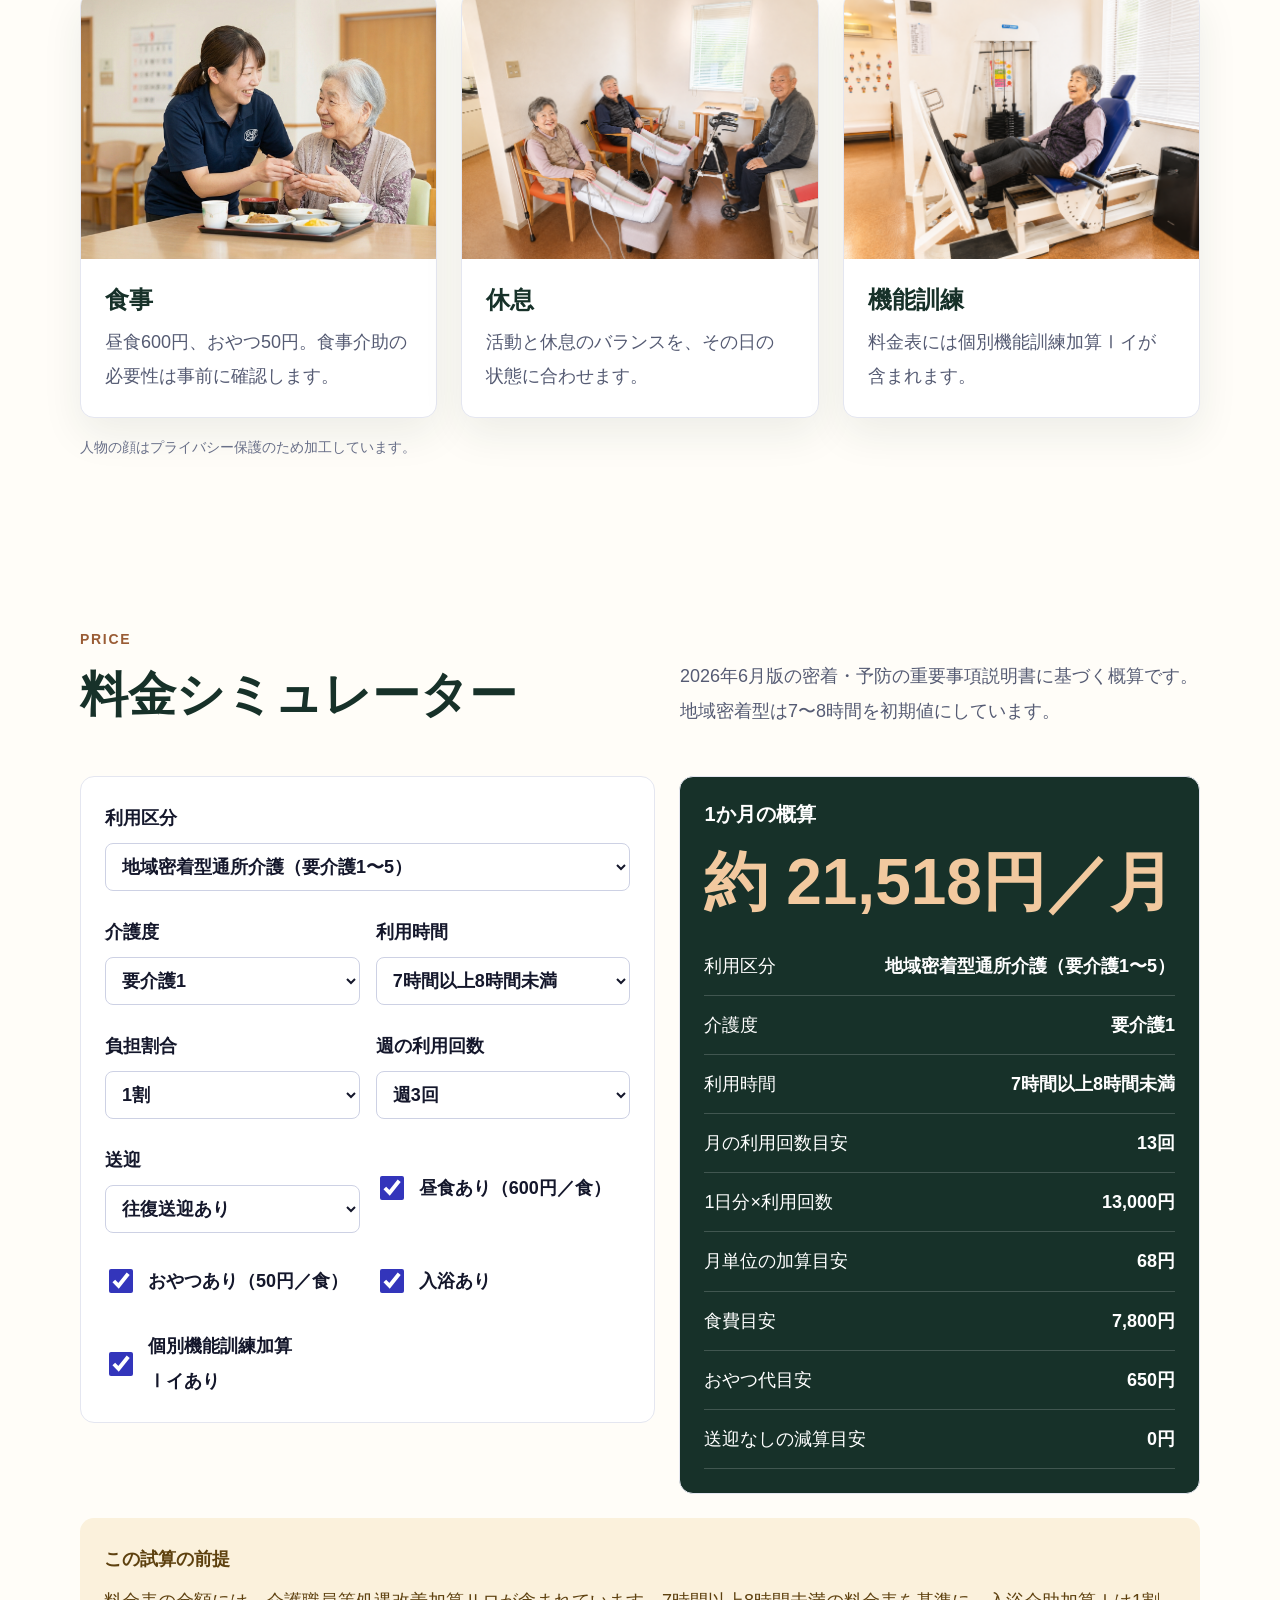
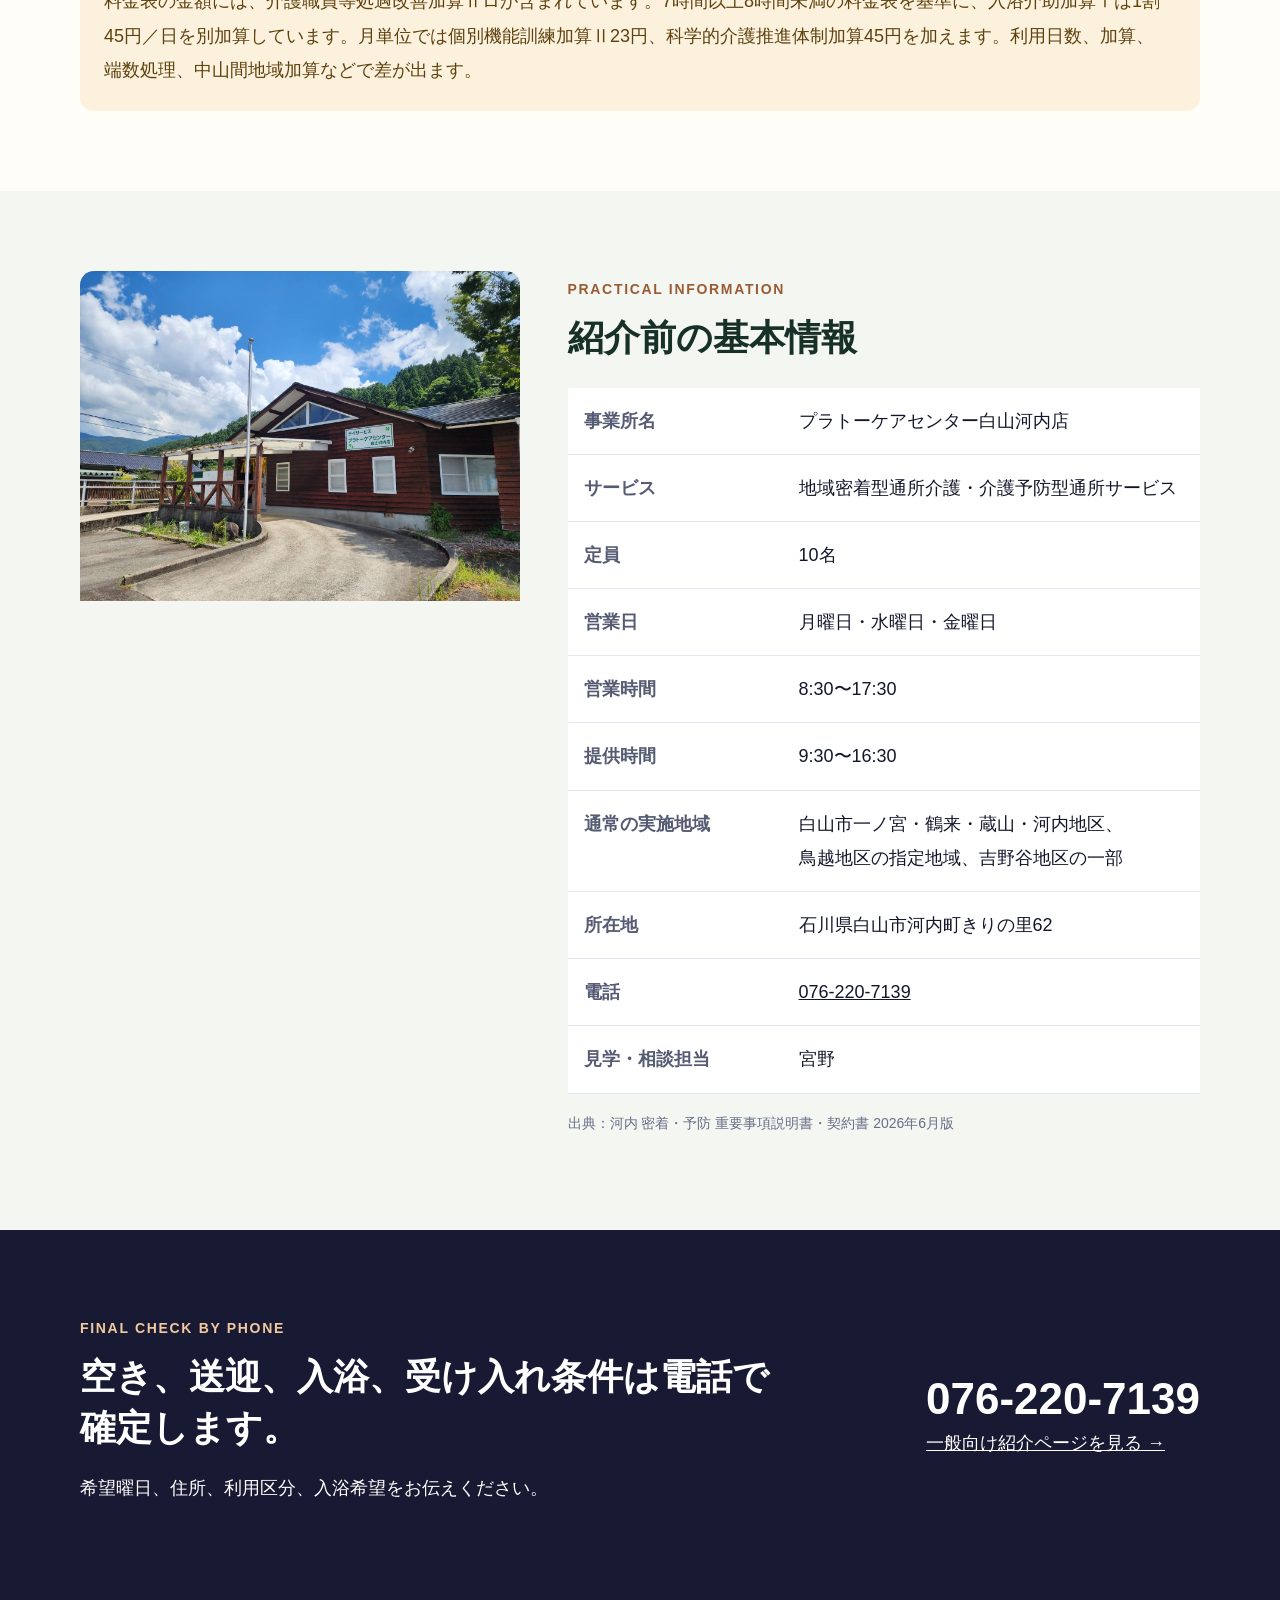
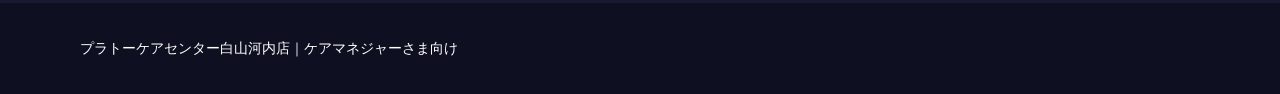
==== commit 83481ee6: "河内店LPの確認用表記を削除" ====
--- a/kawachi-caremanager.html
+++ b/kawachi-caremanager.html
@@ -10,7 +10,6 @@
 </head>
 <body>
   <a class="skip" href="#main">本文へ移動</a>
-  <div class="draft-banner">公開前の叩き台｜内容確認用です</div>
   <nav class="site-nav" aria-label="ページ内ナビゲーション">
     <div class="inner nav-row">
       <a class="brand" href="kawachi.html"><small>PDS PLATEAU</small>白山河内店</a>
@@ -40,7 +39,7 @@
 
     <section id="availability" class="mist">
       <div class="inner">
-        <div class="section-head"><div><span class="eyebrow">AVAILABILITY</span><h2>月・水・金の空き状況</h2></div><p>河内店の入力表から、施設とお風呂の空きを表示します。シート内の火・木・土は重説上の営業日ではないため、この叩き台では表示していません。</p></div>
+        <div class="section-head"><div><span class="eyebrow">AVAILABILITY</span><h2>月・水・金の空き状況</h2></div><p>河内店の入力表から、施設とお風呂の空きを表示します。シート内の火・木・土は重説上の営業日ではないため、このページでは表示していません。</p></div>
         <div class="availability-wrap">
           <table class="availability-table"><thead><tr><th>曜日</th><th>施設の空き</th><th>お風呂の空き</th></tr></thead><tbody id="availabilityBody"></tbody></table>
           <p id="availabilityMessage" class="availability-message">最新情報を読み込んでいます。</p>
@@ -140,7 +139,7 @@
     <section class="contact-band"><div class="inner contact-row"><div><span class="eyebrow" style="color:#F2C99F">FINAL CHECK BY PHONE</span><h2>空き、送迎、入浴、受け入れ条件は電話で確定します。</h2><p>希望曜日、住所、利用区分、入浴希望をお伝えください。</p></div><div><a class="phone" href="tel:0762207139">076-220-7139</a><br><a href="kawachi.html">一般向け紹介ページを見る →</a></div></div></section>
   </main>
 
-  <footer><div class="inner">プラトーケアセンター白山河内店｜ケアマネジャーさま向け・公開前の叩き台</div></footer>
+  <footer><div class="inner">プラトーケアセンター白山河内店｜ケアマネジャーさま向け</div></footer>
   <script src="assets/facility-tools.js"></script>
   <script src="assets/kawachi-config.js"></script>
   <script>PDSFacilityTools.init(PDSKawachiConfig);</script>
--- a/assets/kawachi.css
+++ b/assets/kawachi.css
@@ -143,7 +143,7 @@
 .phone{font:900 clamp(28px,4vw,44px)/1.2 var(--pds-font-ui);text-decoration:none;font-variant-numeric:tabular-nums;}
 footer{padding:32px 0;background:#0E1022;color:#fff;font-size:14px;}
 
-.practical-hero{padding-block:72px;background:linear-gradient(125deg,#E5EEE7,#FFFDF8 72%);border-bottom:1px solid var(--pds-border);}
+.practical-hero{padding-block:72px;background-image:linear-gradient(90deg,rgba(229,238,231,.98) 0%,rgba(255,253,248,.94) 48%,rgba(255,253,248,.78) 100%),url("kawachi/activity-floor-privacy.png");background-position:center,right 42%;background-size:cover,58% auto;background-repeat:no-repeat;border-bottom:1px solid var(--pds-border);}
 .practical-hero p{max-width:820px;margin:16px 0 0;}
 .quick-facts{display:grid;grid-template-columns:repeat(4,1fr);gap:16px;margin-top:32px;}
 .quick-fact{padding:24px;border:1px solid var(--pds-border);border-radius:14px;background:#fff;}
@@ -173,6 +173,7 @@
   .hero{min-height:640px;}
   .hero-copy{padding-block:48px;}
   .hero-paper{padding:32px 24px;}
+  .practical-hero{background-image:linear-gradient(rgba(255,253,248,.90),rgba(255,253,248,.96)),url("kawachi/activity-floor-privacy.png");background-position:center;background-size:cover;}
   .fact-strip-grid,.quick-facts,.form-grid,.day-flow,.bath-points{grid-template-columns:1fr;}
   .scene-grid{grid-template-columns:1fr;}
   .fact-strip-item{border-right:1px solid rgba(255,255,255,.18);}
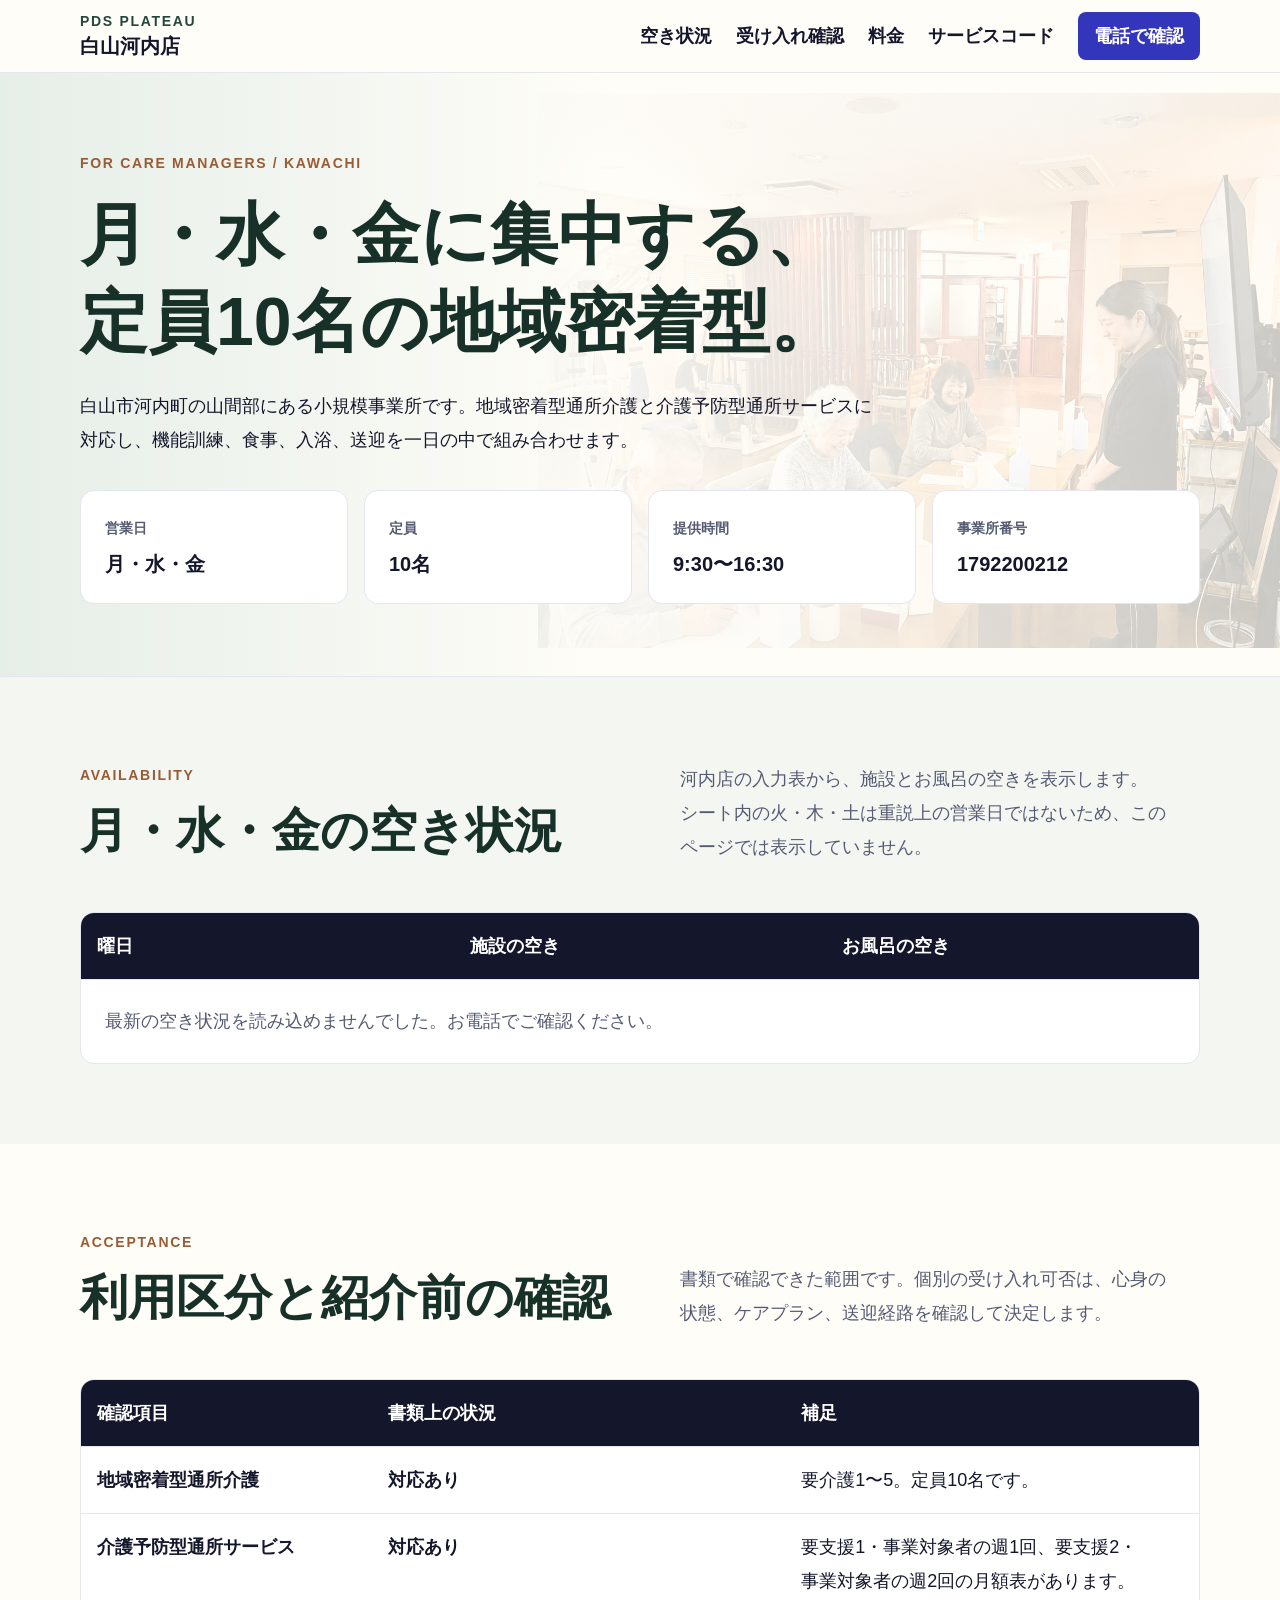
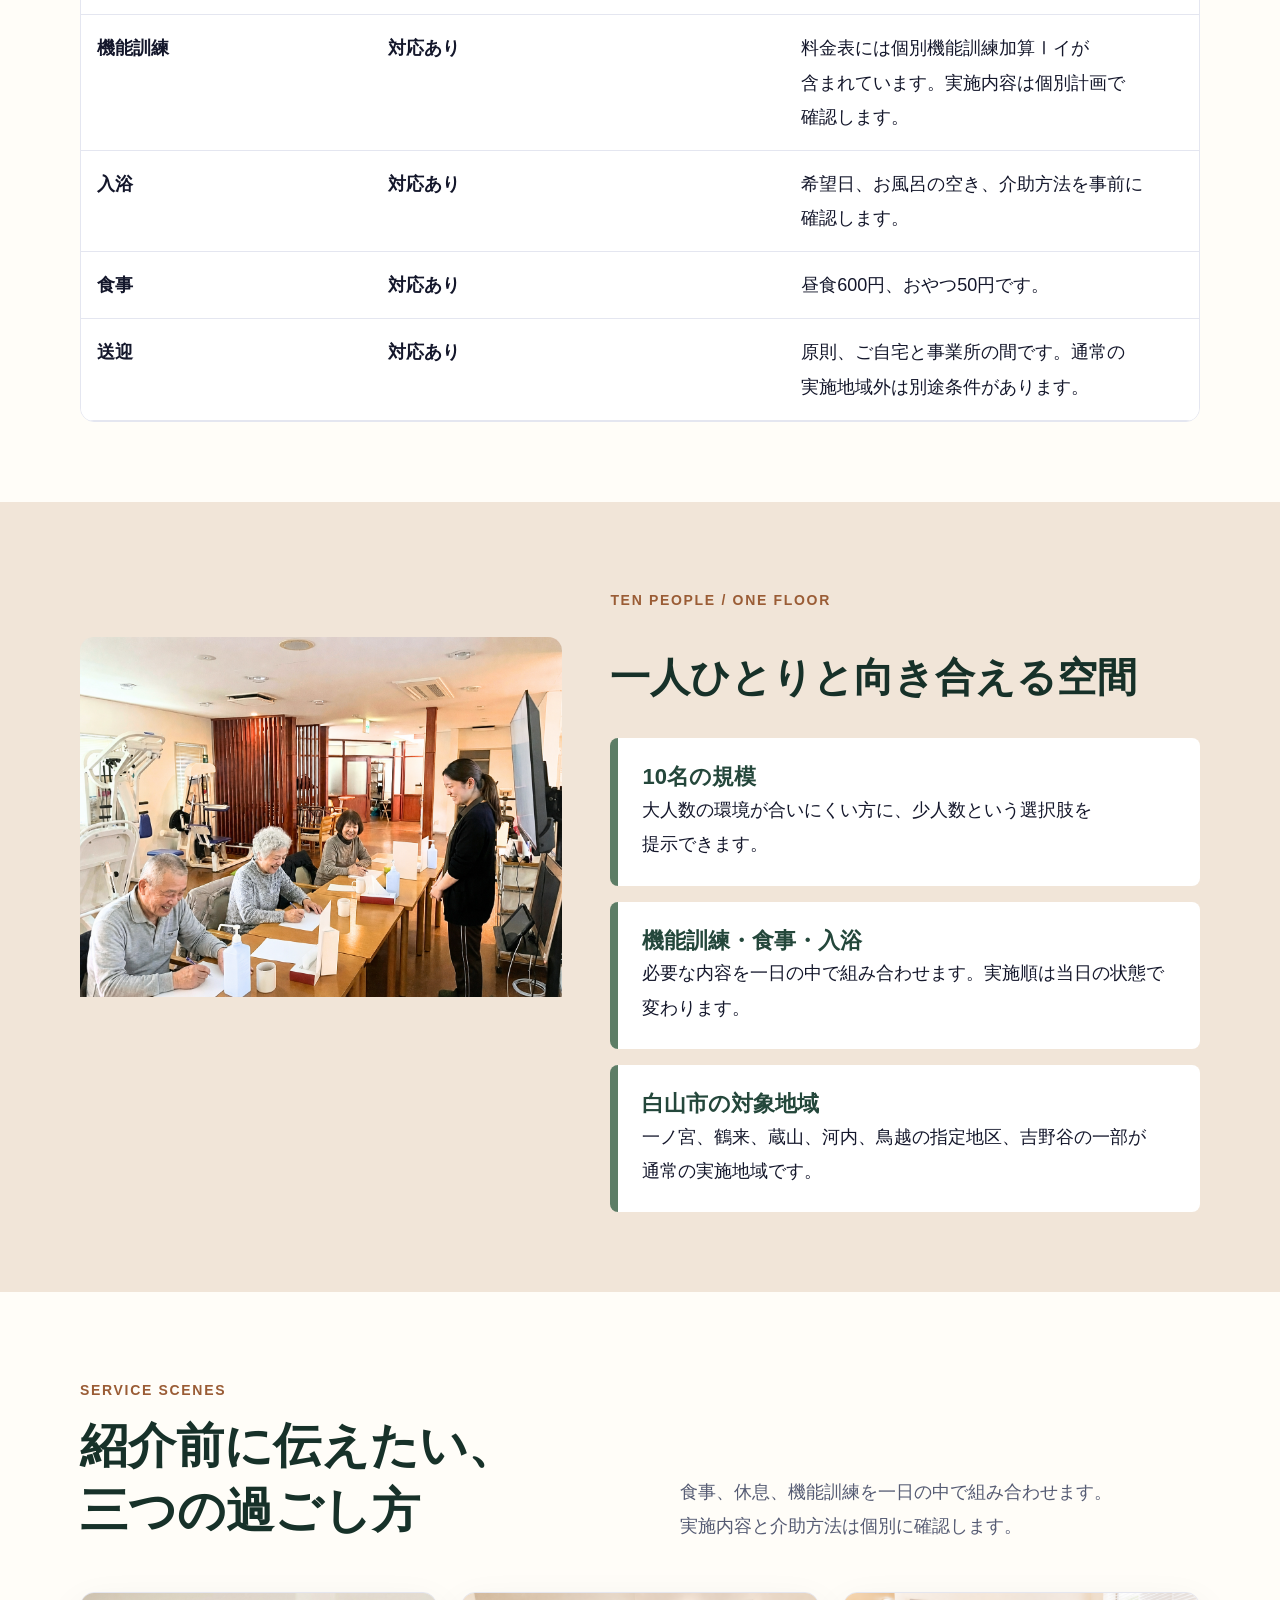
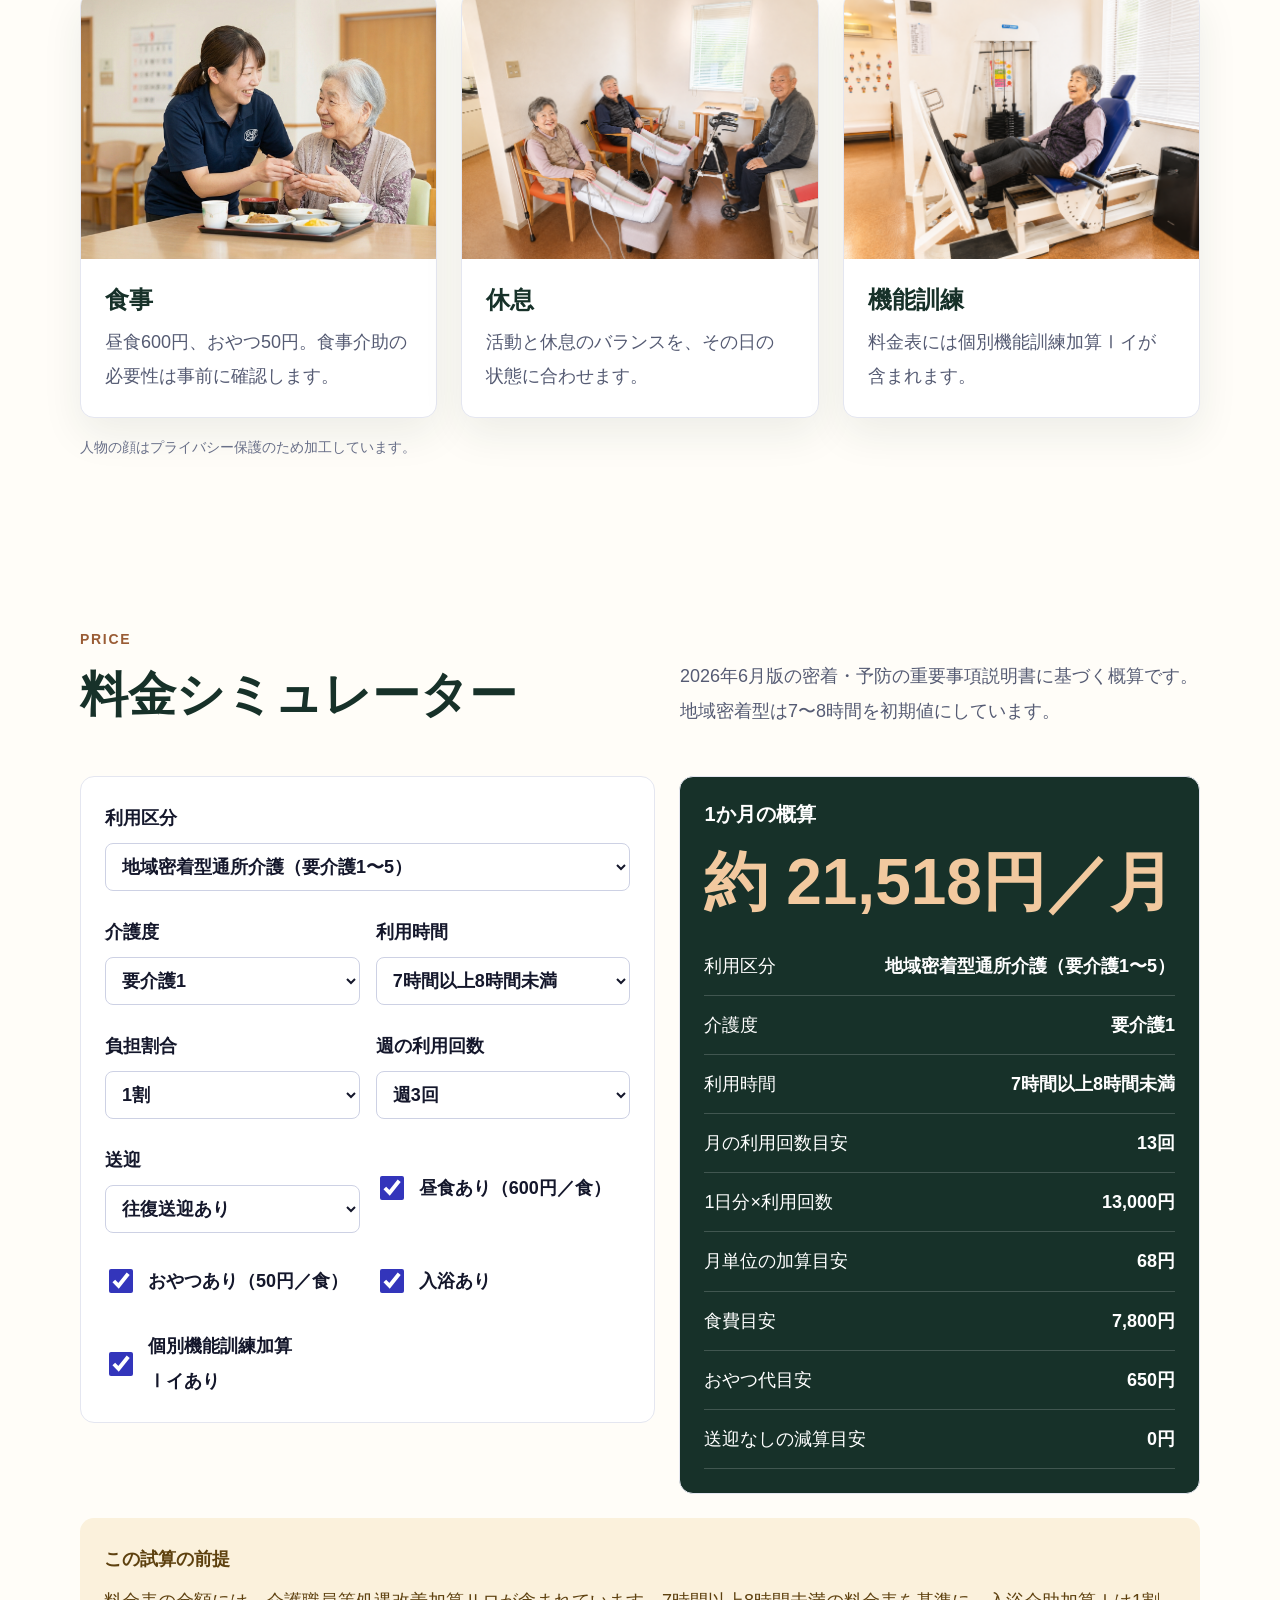
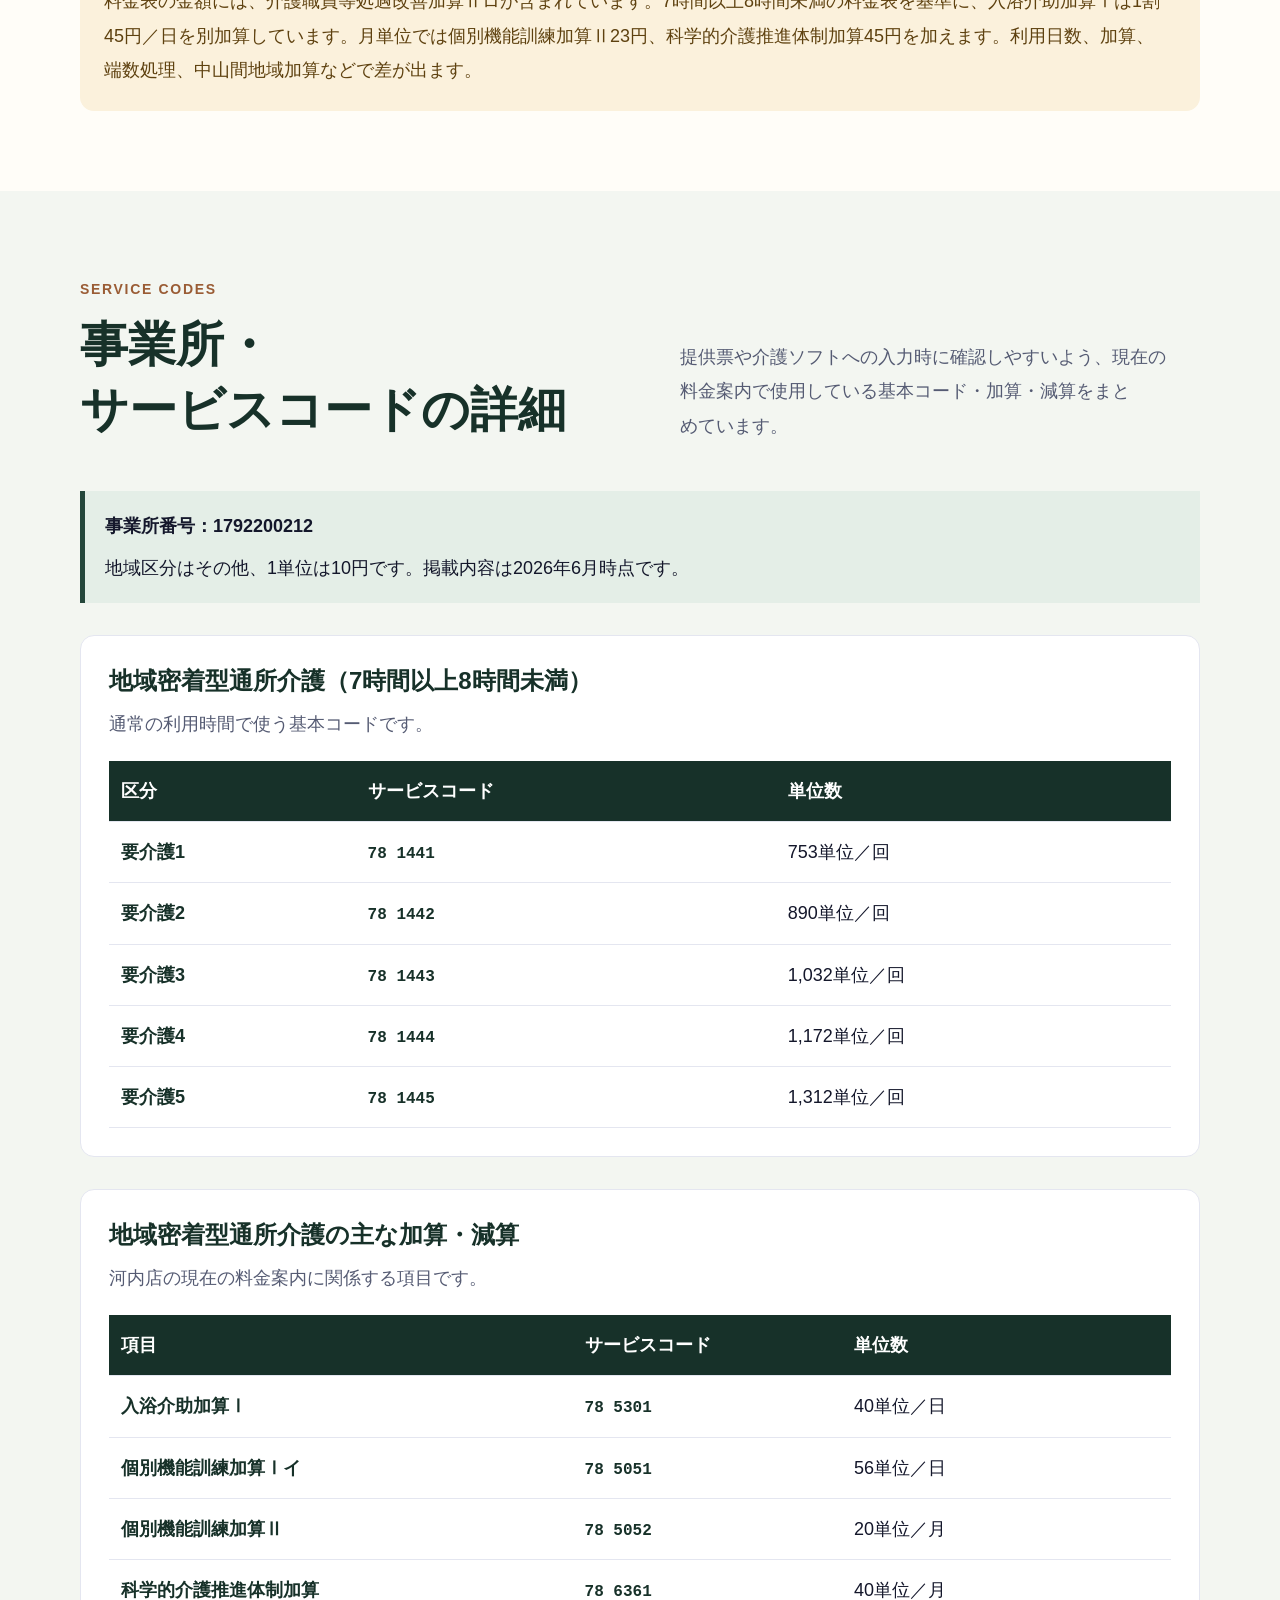
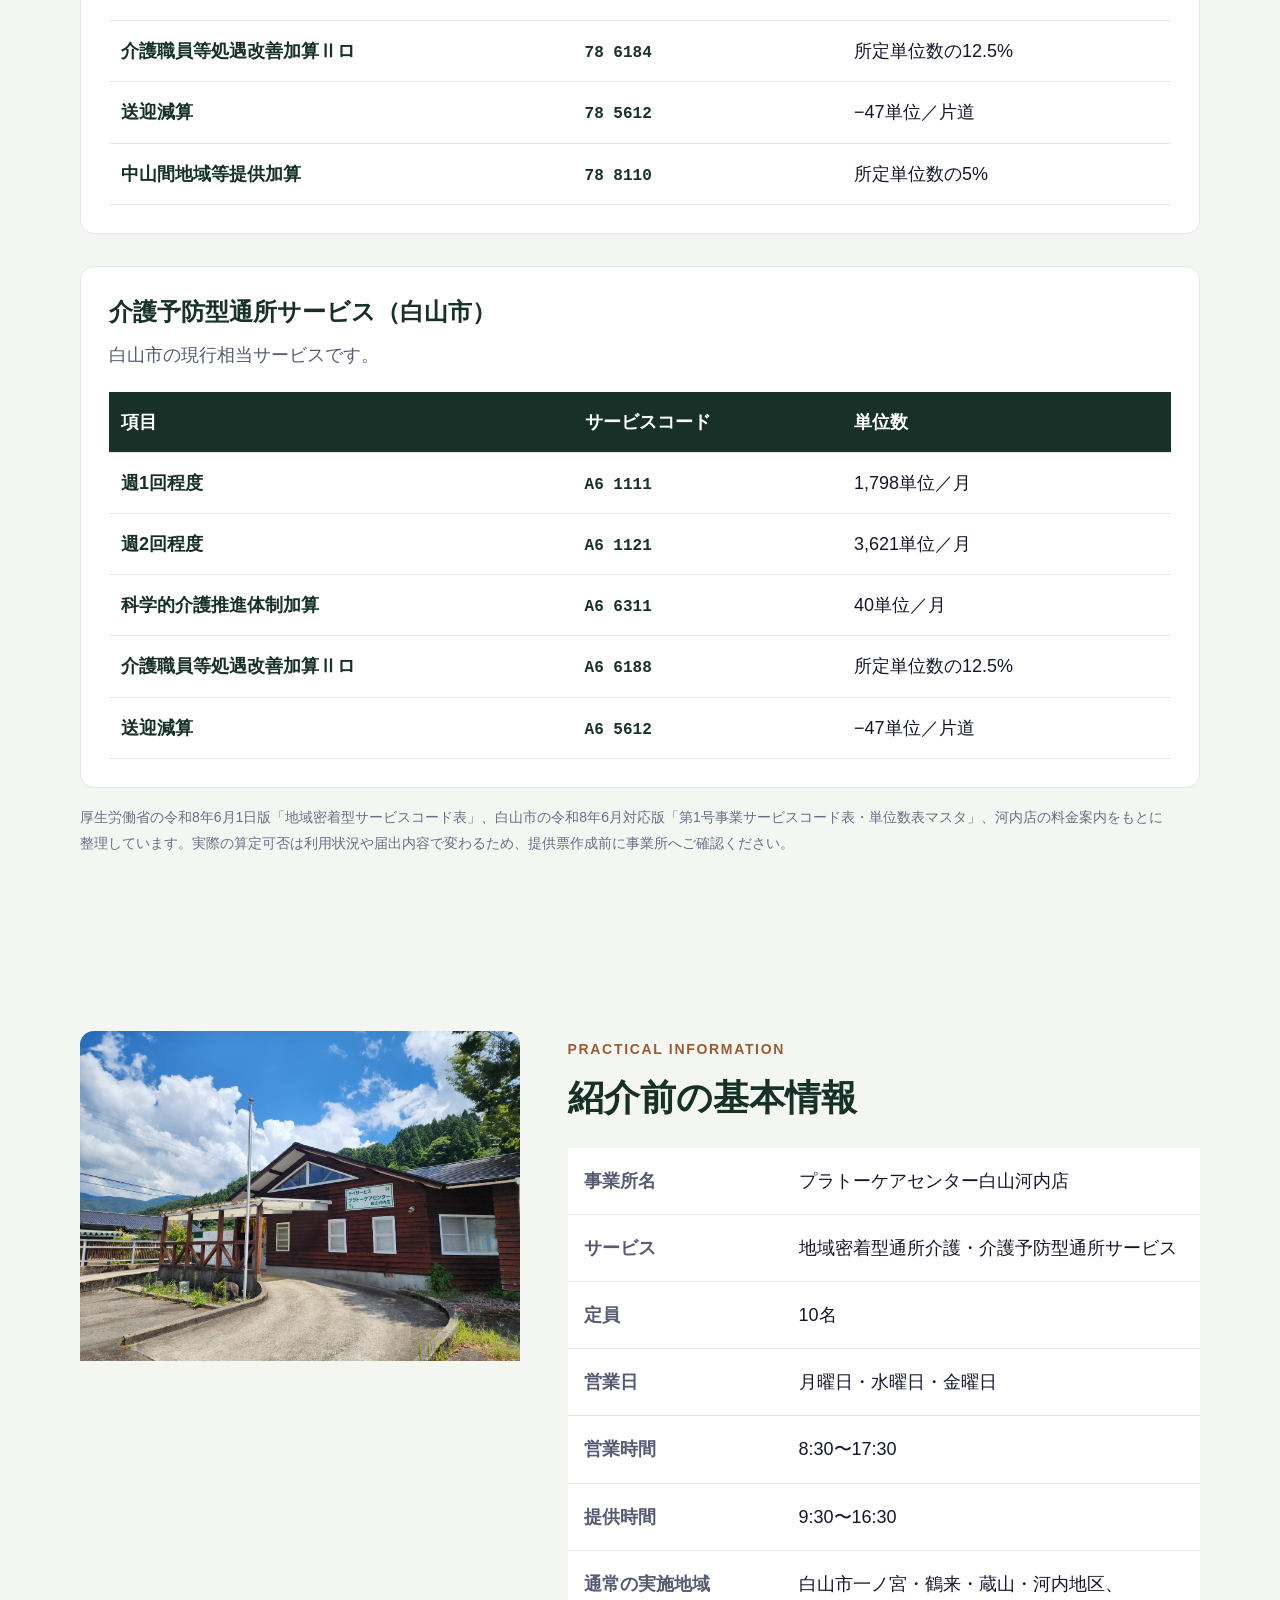
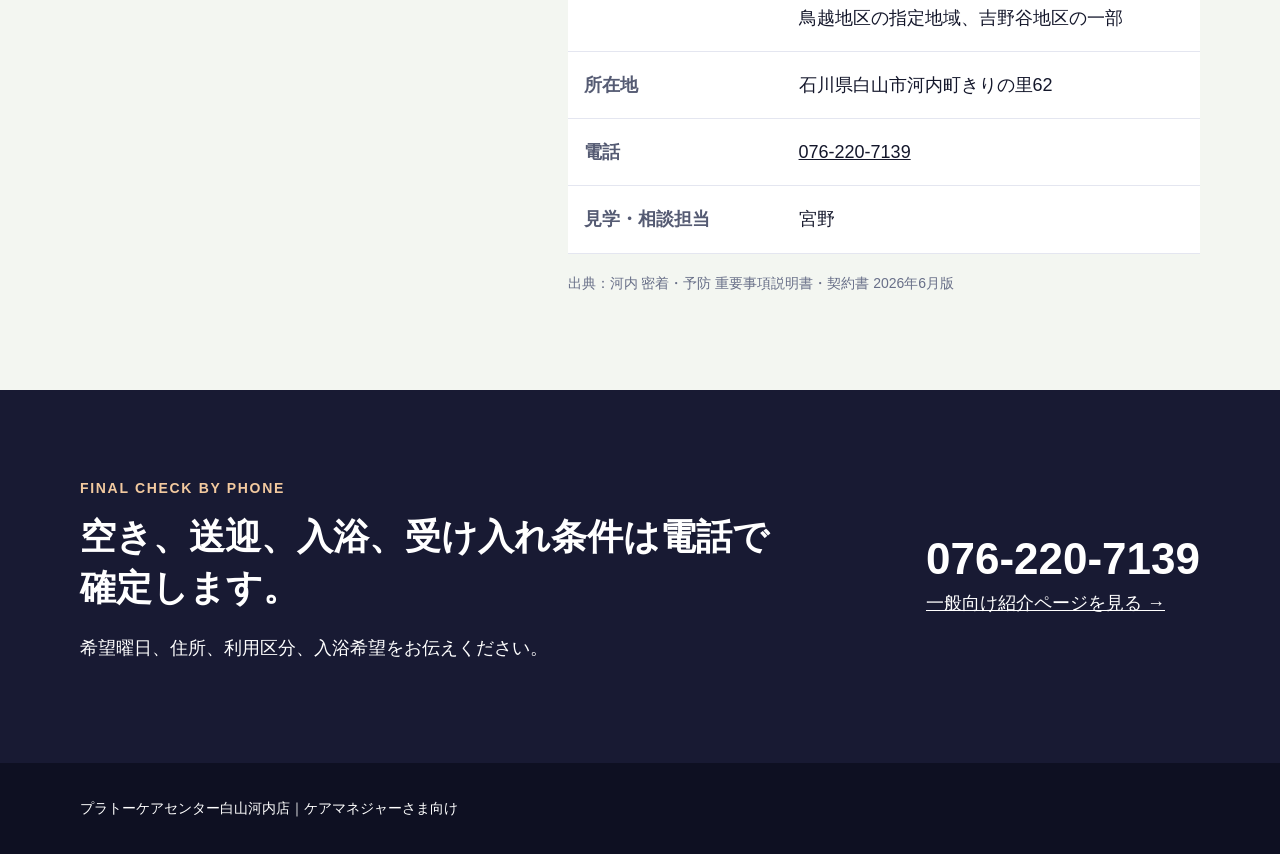
==== commit 7b146d9b: "河内店LPの携帯表示とケアマネ向け情報を更新" ====
--- a/kawachi-caremanager.html
+++ b/kawachi-caremanager.html
@@ -17,6 +17,7 @@
         <a href="#availability">空き状況</a>
         <a href="#acceptance">受け入れ確認</a>
         <a href="#price">料金</a>
+        <a href="#service-codes">サービスコード</a>
         <a class="nav-cta" href="tel:0762207139">電話で確認</a>
       </div>
     </div>
@@ -26,13 +27,13 @@
     <header class="practical-hero">
       <div class="inner">
         <span class="eyebrow">FOR CARE MANAGERS / KAWACHI</span>
-        <h1>月・水・金に集中する、<br>定員10名の地域密着型。</h1>
+        <h1><span class="keep-phrase">月・水・金に</span><wbr><span class="keep-phrase">集中する、</span><br><span class="keep-phrase">定員10名の</span><wbr><span class="keep-phrase">地域密着型。</span></h1>
         <p>白山市河内町の山間部にある小規模事業所です。地域密着型通所介護と介護予防型通所サービスに対応し、機能訓練、食事、入浴、送迎を一日の中で組み合わせます。</p>
         <div class="quick-facts">
           <div class="quick-fact"><span>営業日</span><strong>月・水・金</strong></div>
           <div class="quick-fact"><span>定員</span><strong>10名</strong></div>
           <div class="quick-fact"><span>提供時間</span><strong>9:30〜16:30</strong></div>
-          <div class="quick-fact"><span>利用区分</span><strong>要介護・介護予防</strong></div>
+          <div class="quick-fact"><span>事業所番号</span><strong>1792200212</strong></div>
         </div>
       </div>
     </header>
@@ -115,6 +116,53 @@
       </div>
     </section>
 
+    <section id="service-codes" class="mist">
+      <div class="inner">
+        <div class="section-head"><div><span class="eyebrow">SERVICE CODES</span><h2>事業所・サービスコードの詳細</h2></div><p>提供票や介護ソフトへの入力時に確認しやすいよう、現在の料金案内で使用している基本コード・加算・減算をまとめています。</p></div>
+        <div class="code-note"><p><strong>事業所番号：1792200212</strong></p><p>地域区分はその他、1単位は10円です。掲載内容は2026年6月時点です。</p></div>
+
+        <div class="code-group">
+          <h3>地域密着型通所介護（7時間以上8時間未満）</h3>
+          <p>通常の利用時間で使う基本コードです。</p>
+          <div class="code-table-wrap"><table class="code-table"><thead><tr><th>区分</th><th>サービスコード</th><th>単位数</th></tr></thead><tbody>
+            <tr><th scope="row">要介護1</th><td><code>78 1441</code></td><td>753単位／回</td></tr>
+            <tr><th scope="row">要介護2</th><td><code>78 1442</code></td><td>890単位／回</td></tr>
+            <tr><th scope="row">要介護3</th><td><code>78 1443</code></td><td>1,032単位／回</td></tr>
+            <tr><th scope="row">要介護4</th><td><code>78 1444</code></td><td>1,172単位／回</td></tr>
+            <tr><th scope="row">要介護5</th><td><code>78 1445</code></td><td>1,312単位／回</td></tr>
+          </tbody></table></div>
+        </div>
+
+        <div class="code-group">
+          <h3>地域密着型通所介護の主な加算・減算</h3>
+          <p>河内店の現在の料金案内に関係する項目です。</p>
+          <div class="code-table-wrap"><table class="code-table"><thead><tr><th>項目</th><th>サービスコード</th><th>単位数</th></tr></thead><tbody>
+            <tr><th scope="row">入浴介助加算Ⅰ</th><td><code>78 5301</code></td><td>40単位／日</td></tr>
+            <tr><th scope="row">個別機能訓練加算Ⅰイ</th><td><code>78 5051</code></td><td>56単位／日</td></tr>
+            <tr><th scope="row">個別機能訓練加算Ⅱ</th><td><code>78 5052</code></td><td>20単位／月</td></tr>
+            <tr><th scope="row">科学的介護推進体制加算</th><td><code>78 6361</code></td><td>40単位／月</td></tr>
+            <tr><th scope="row">介護職員等処遇改善加算Ⅱロ</th><td><code>78 6184</code></td><td>所定単位数の12.5%</td></tr>
+            <tr><th scope="row">送迎減算</th><td><code>78 5612</code></td><td>−47単位／片道</td></tr>
+            <tr><th scope="row">中山間地域等提供加算</th><td><code>78 8110</code></td><td>所定単位数の5%</td></tr>
+          </tbody></table></div>
+        </div>
+
+        <div class="code-group">
+          <h3>介護予防型通所サービス（白山市）</h3>
+          <p>白山市の現行相当サービスです。</p>
+          <div class="code-table-wrap"><table class="code-table"><thead><tr><th>項目</th><th>サービスコード</th><th>単位数</th></tr></thead><tbody>
+            <tr><th scope="row">週1回程度</th><td><code>A6 1111</code></td><td>1,798単位／月</td></tr>
+            <tr><th scope="row">週2回程度</th><td><code>A6 1121</code></td><td>3,621単位／月</td></tr>
+            <tr><th scope="row">科学的介護推進体制加算</th><td><code>A6 6311</code></td><td>40単位／月</td></tr>
+            <tr><th scope="row">介護職員等処遇改善加算Ⅱロ</th><td><code>A6 6188</code></td><td>所定単位数の12.5%</td></tr>
+            <tr><th scope="row">送迎減算</th><td><code>A6 5612</code></td><td>−47単位／片道</td></tr>
+          </tbody></table></div>
+        </div>
+
+        <p class="source-note">厚生労働省の令和8年6月1日版「地域密着型サービスコード表」、白山市の令和8年6月対応版「第1号事業サービスコード表・単位数表マスタ」、河内店の料金案内をもとに整理しています。実際の算定可否は利用状況や届出内容で変わるため、提供票作成前に事業所へご確認ください。</p>
+      </div>
+    </section>
+
     <section class="mist">
       <div class="inner facts-grid">
         <div class="facts-photo"><img src="assets/kawachi/exterior.jpg" alt="山を背景にした河内店の木造外観"></div>
--- a/assets/kawachi.css
+++ b/assets/kawachi.css
@@ -42,6 +42,7 @@
 .btn{min-height:48px;min-width:88px;padding:0 16px;border:2px solid transparent;border-radius:8px;display:inline-flex;align-items:center;justify-content:center;text-decoration:none;font-weight:700;}
 .btn-primary{background:var(--pds-primary);color:#fff;}
 .btn-secondary{background:#fff;color:var(--pds-primary);border-color:var(--pds-primary);}
+.btn-caremanager{background:var(--mist);color:var(--forest-deep);border-color:var(--leaf);}
 
 .fact-strip{background:var(--forest-deep);color:#fff;}
 .fact-strip-grid{display:grid;grid-template-columns:1.2fr .8fr 1fr 1.4fr;}
@@ -145,6 +146,7 @@
 
 .practical-hero{padding-block:72px;background-image:linear-gradient(90deg,rgba(229,238,231,.98) 0%,rgba(255,253,248,.94) 48%,rgba(255,253,248,.78) 100%),url("kawachi/activity-floor-privacy.png");background-position:center,right 42%;background-size:cover,58% auto;background-repeat:no-repeat;border-bottom:1px solid var(--pds-border);}
 .practical-hero p{max-width:820px;margin:16px 0 0;}
+.keep-phrase{display:inline-block;white-space:nowrap;}
 .quick-facts{display:grid;grid-template-columns:repeat(4,1fr);gap:16px;margin-top:32px;}
 .quick-fact{padding:24px;border:1px solid var(--pds-border);border-radius:14px;background:#fff;}
 .quick-fact span{display:block;color:var(--pds-text-sub);font-size:14px;font-weight:700;}
@@ -157,6 +159,19 @@
 .cm-points{display:grid;gap:16px;}
 .cm-point{padding:24px;border-left:8px solid var(--leaf);border-radius:8px;background:#fff;}
 .cm-point strong{display:block;font:900 22px/1.4 var(--pds-font-ui);color:var(--forest);}
+#service-codes{scroll-margin-top:88px;}
+.code-group{margin-top:32px;padding:28px;border:1px solid var(--pds-border);border-radius:14px;background:#fff;}
+.code-group h3{margin:0 0 8px;color:var(--forest-deep);font:900 24px/1.45 var(--pds-font-ui);}
+.code-group>p{margin:0 0 20px;color:var(--pds-text-sub);}
+.code-table-wrap{overflow-x:auto;-webkit-overflow-scrolling:touch;}
+.code-table{width:100%;min-width:620px;border-collapse:collapse;}
+.code-table th,.code-table td{padding:13px 12px;border-bottom:1px solid var(--pds-border);text-align:left;vertical-align:top;}
+.code-table thead th{background:var(--forest-deep);color:#fff;font-weight:900;}
+.code-table tbody th{white-space:nowrap;color:var(--forest-deep);}
+.code-table code{font:800 16px/1.4 ui-monospace,SFMono-Regular,Menlo,monospace;color:var(--forest-deep);}
+.code-note{padding:18px 20px;border-left:5px solid var(--forest);background:#E4EEE7;}
+.code-note p{margin:0;}
+.code-note p+p{margin-top:8px;}
 
 @media(max-width:900px){
   .nav-links a:not(.nav-cta){display:none;}
@@ -186,6 +201,8 @@
   .contact-row{gap:24px;}
   .breakdown li{display:grid;gap:4px;}
   .breakdown b{text-align:left;}
+  .practical-hero h1{font-size:clamp(32px,10vw,40px);}
+  .code-group{padding:20px 16px;}
 }
 
 @media(prefers-reduced-motion:reduce){html{scroll-behavior:auto;}}
